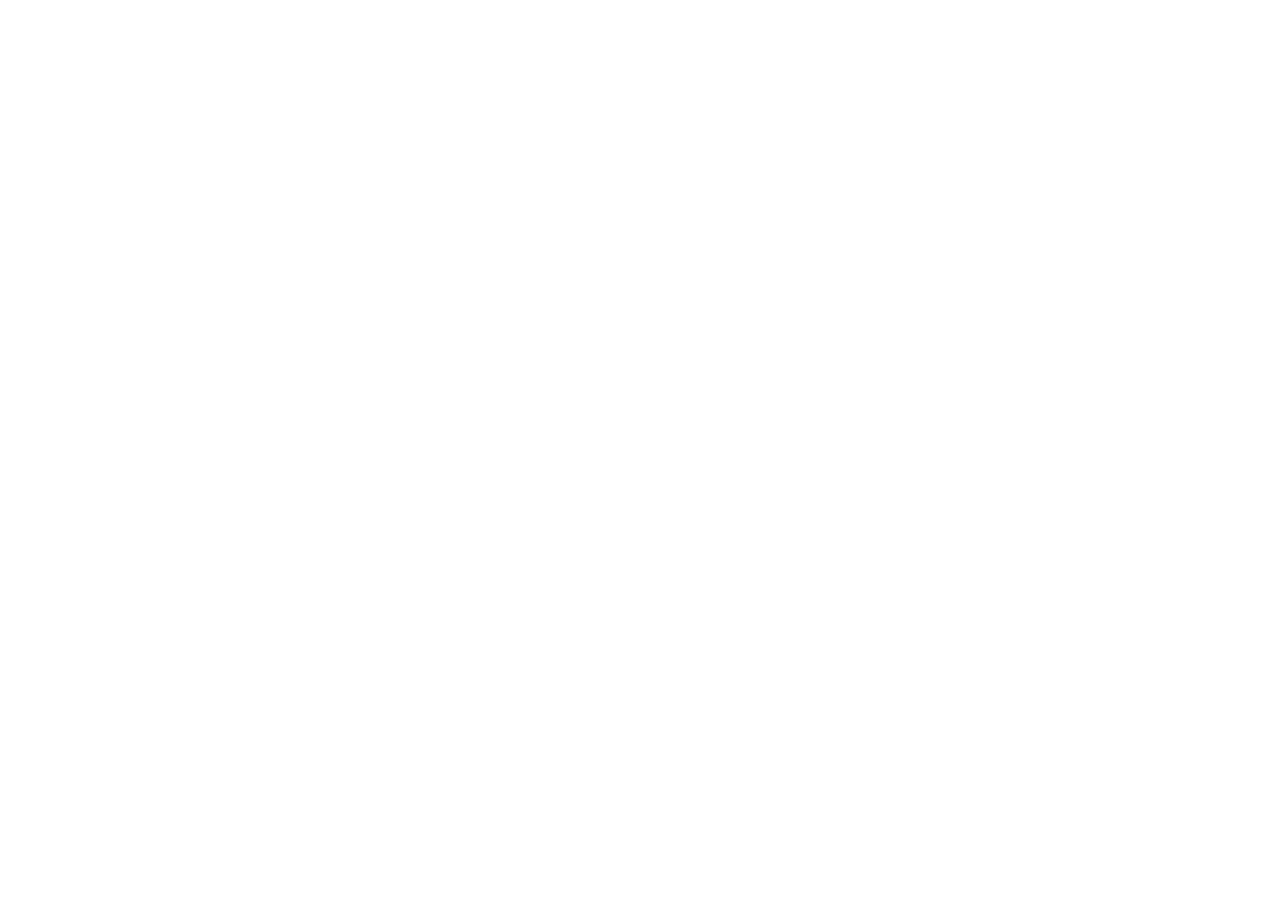
==== index.html @ 7a47be0a "initial commit" ====
<!DOCTYPE html>
<html lang="en">
<head>
	<meta charset="UTF-8">
	<meta name="viewport" content="width=device-width, initial-scale=1.0">
	<title>Дом дворняги веста</title>
</head>
<body>
	
</body>
</html>
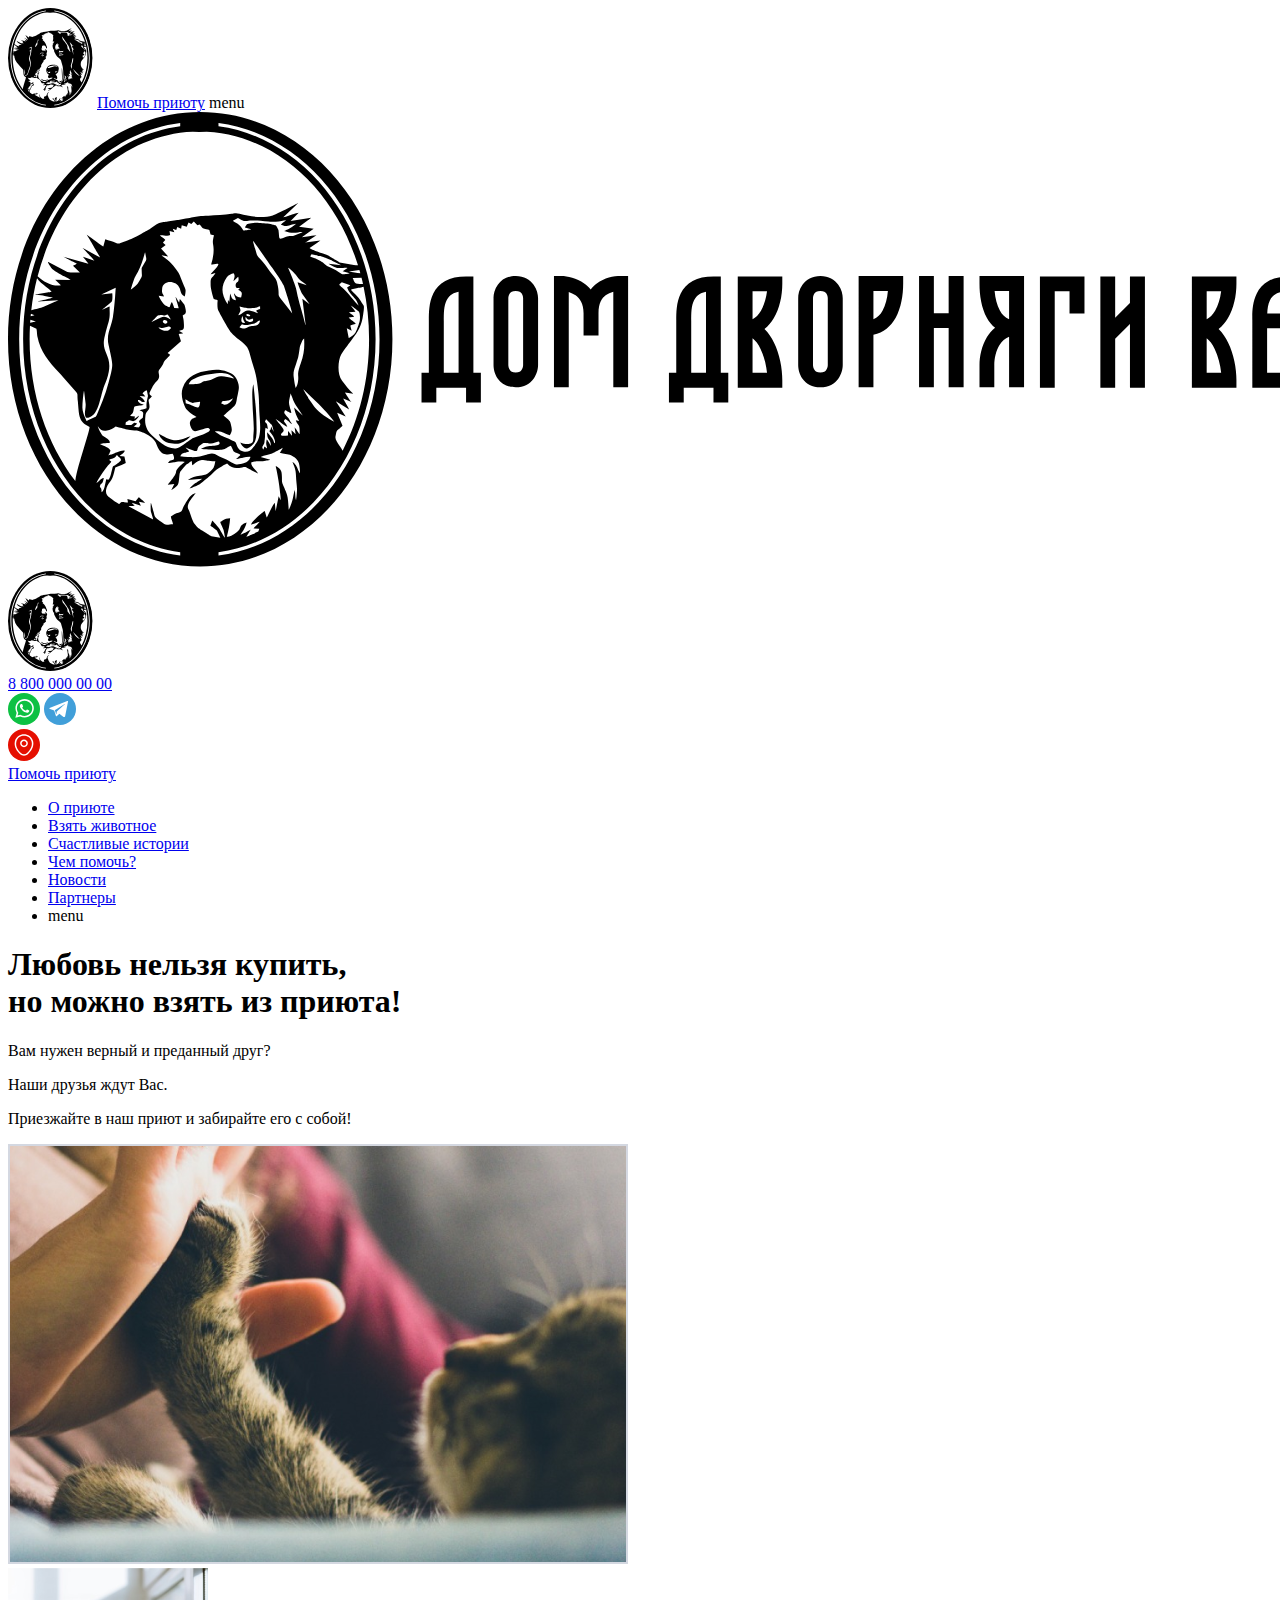
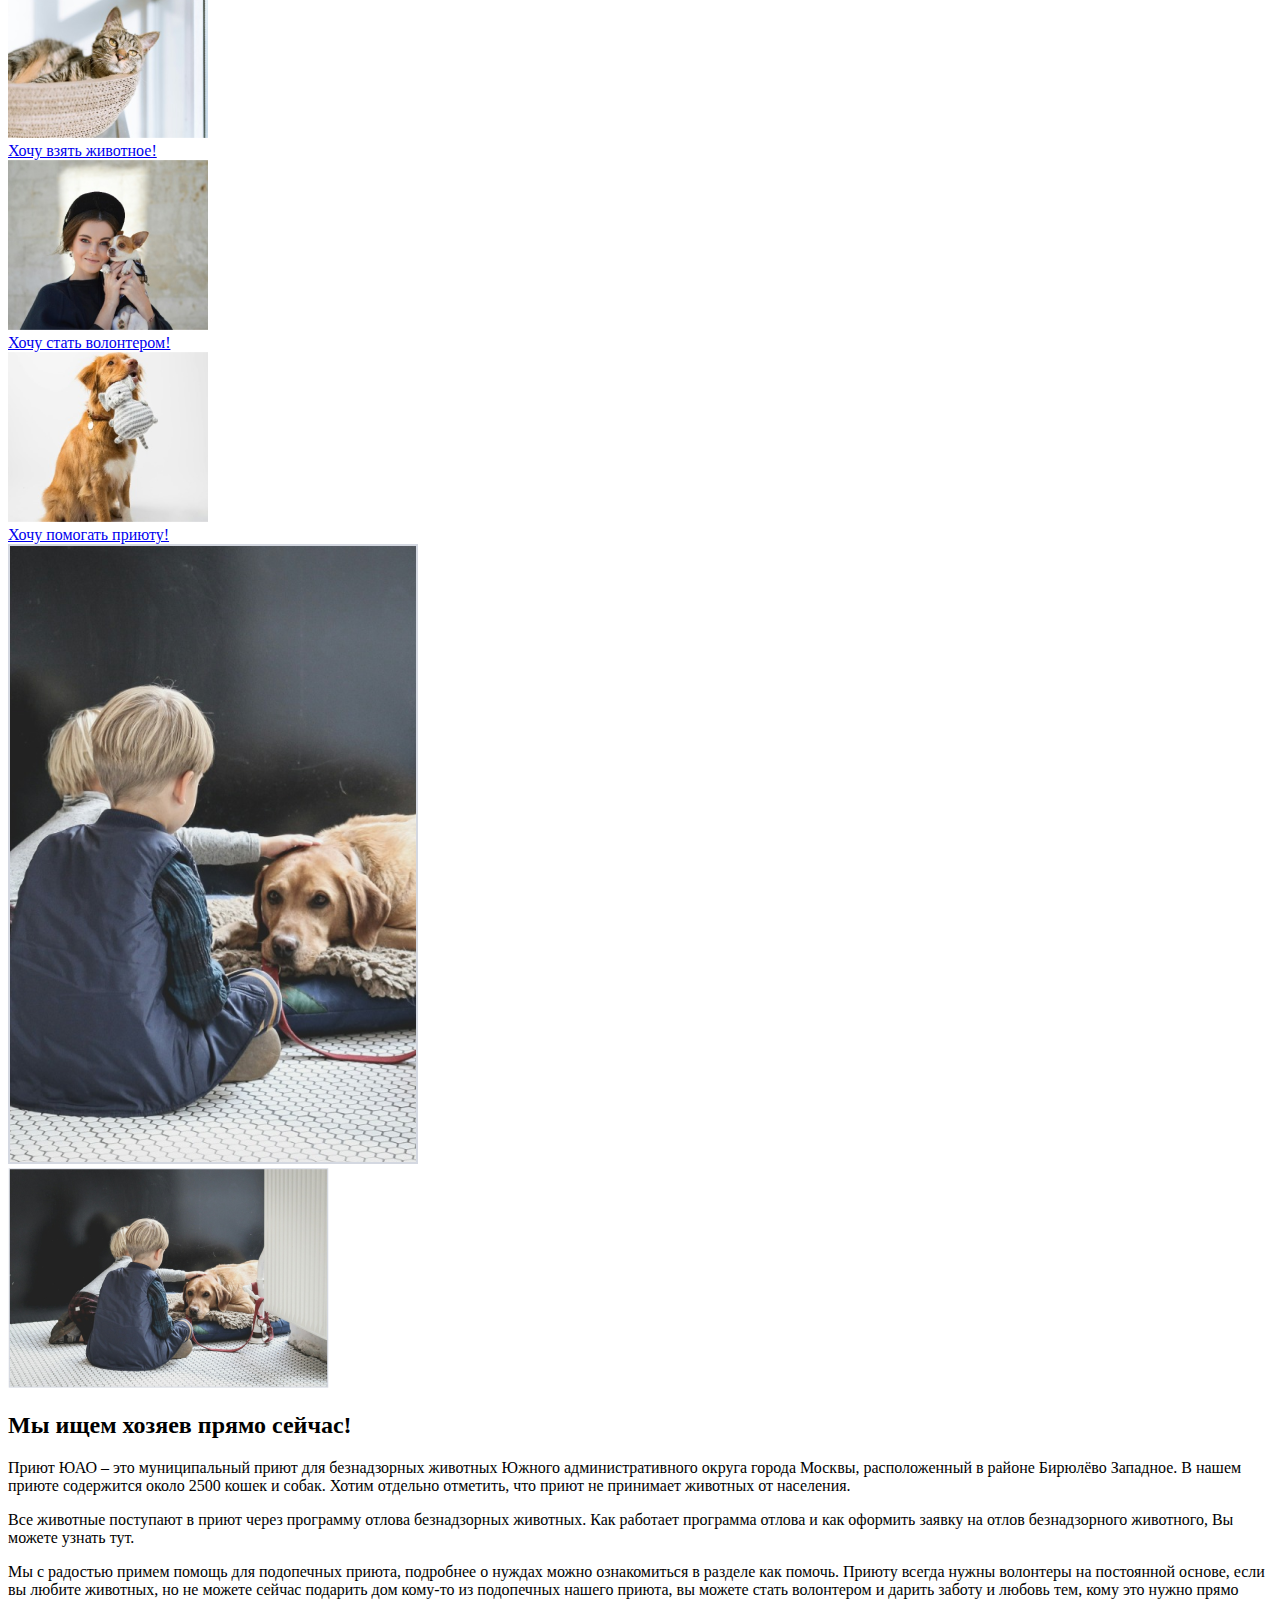
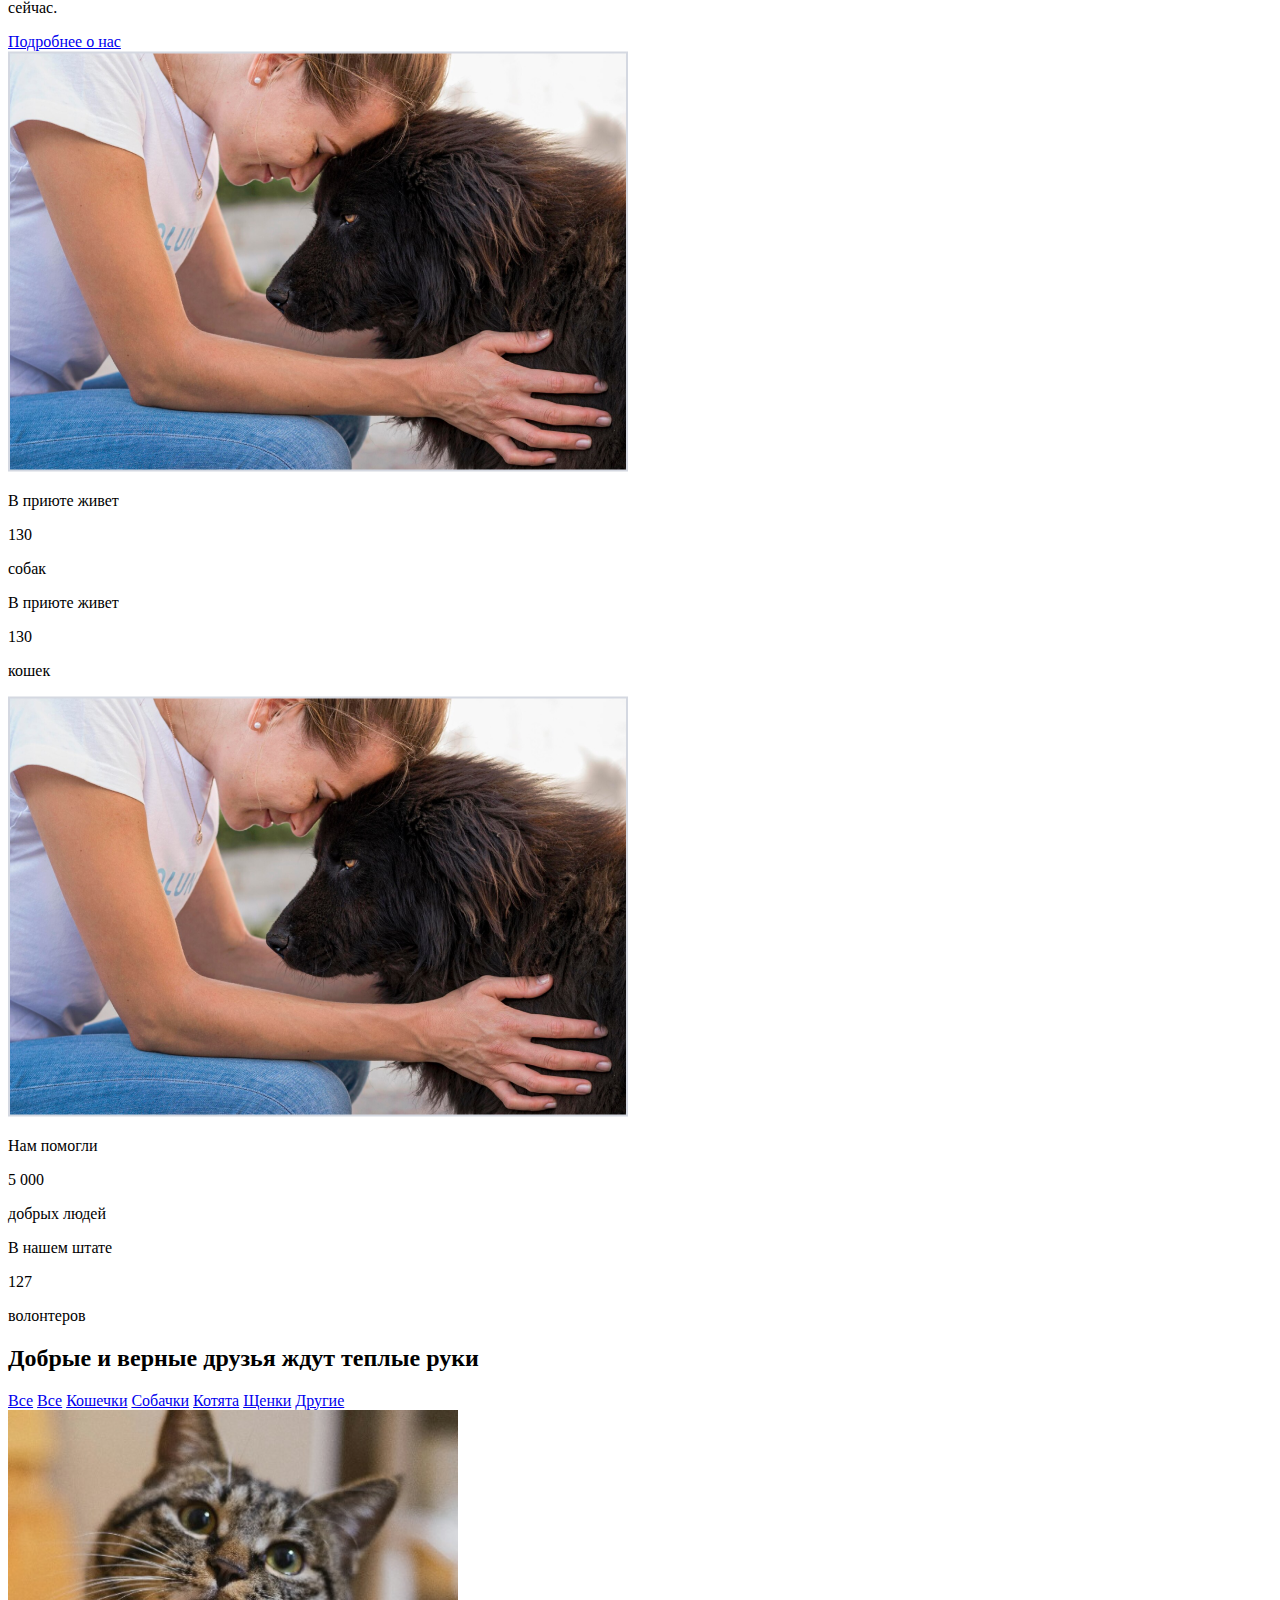
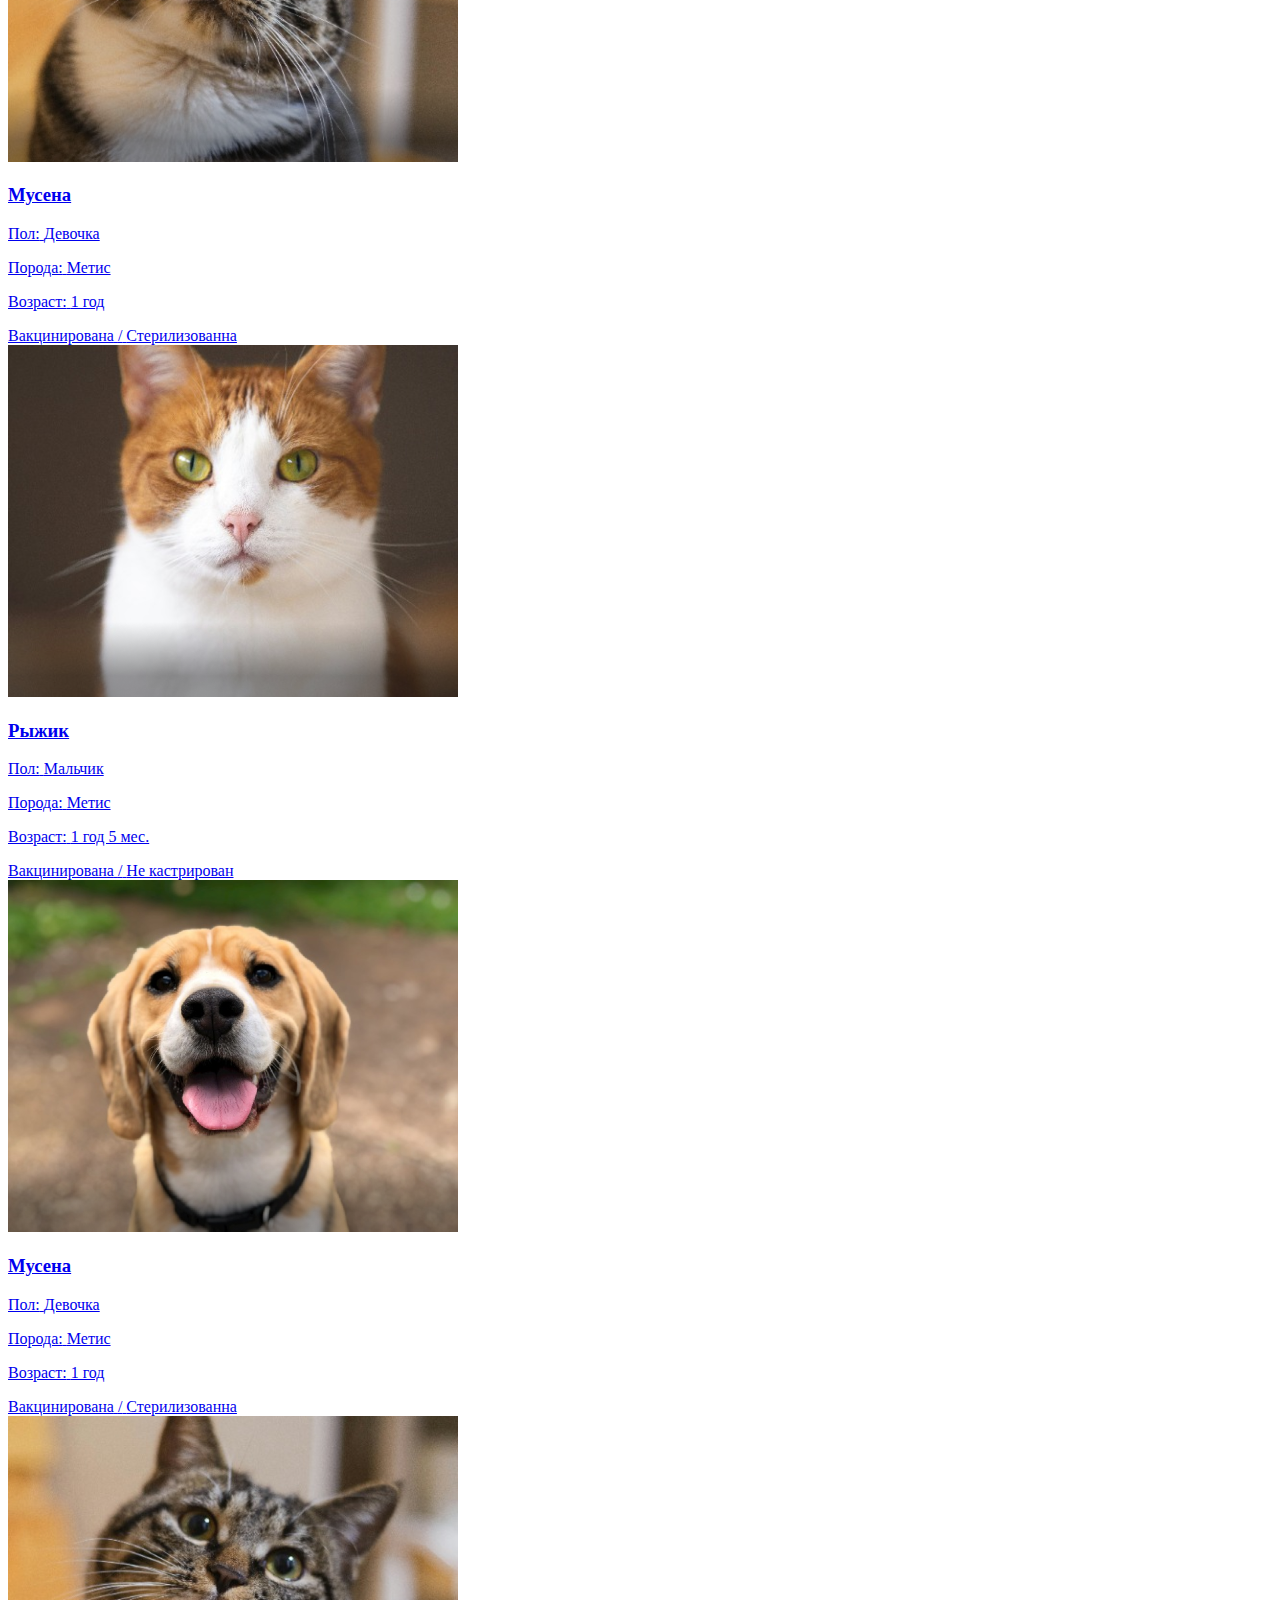
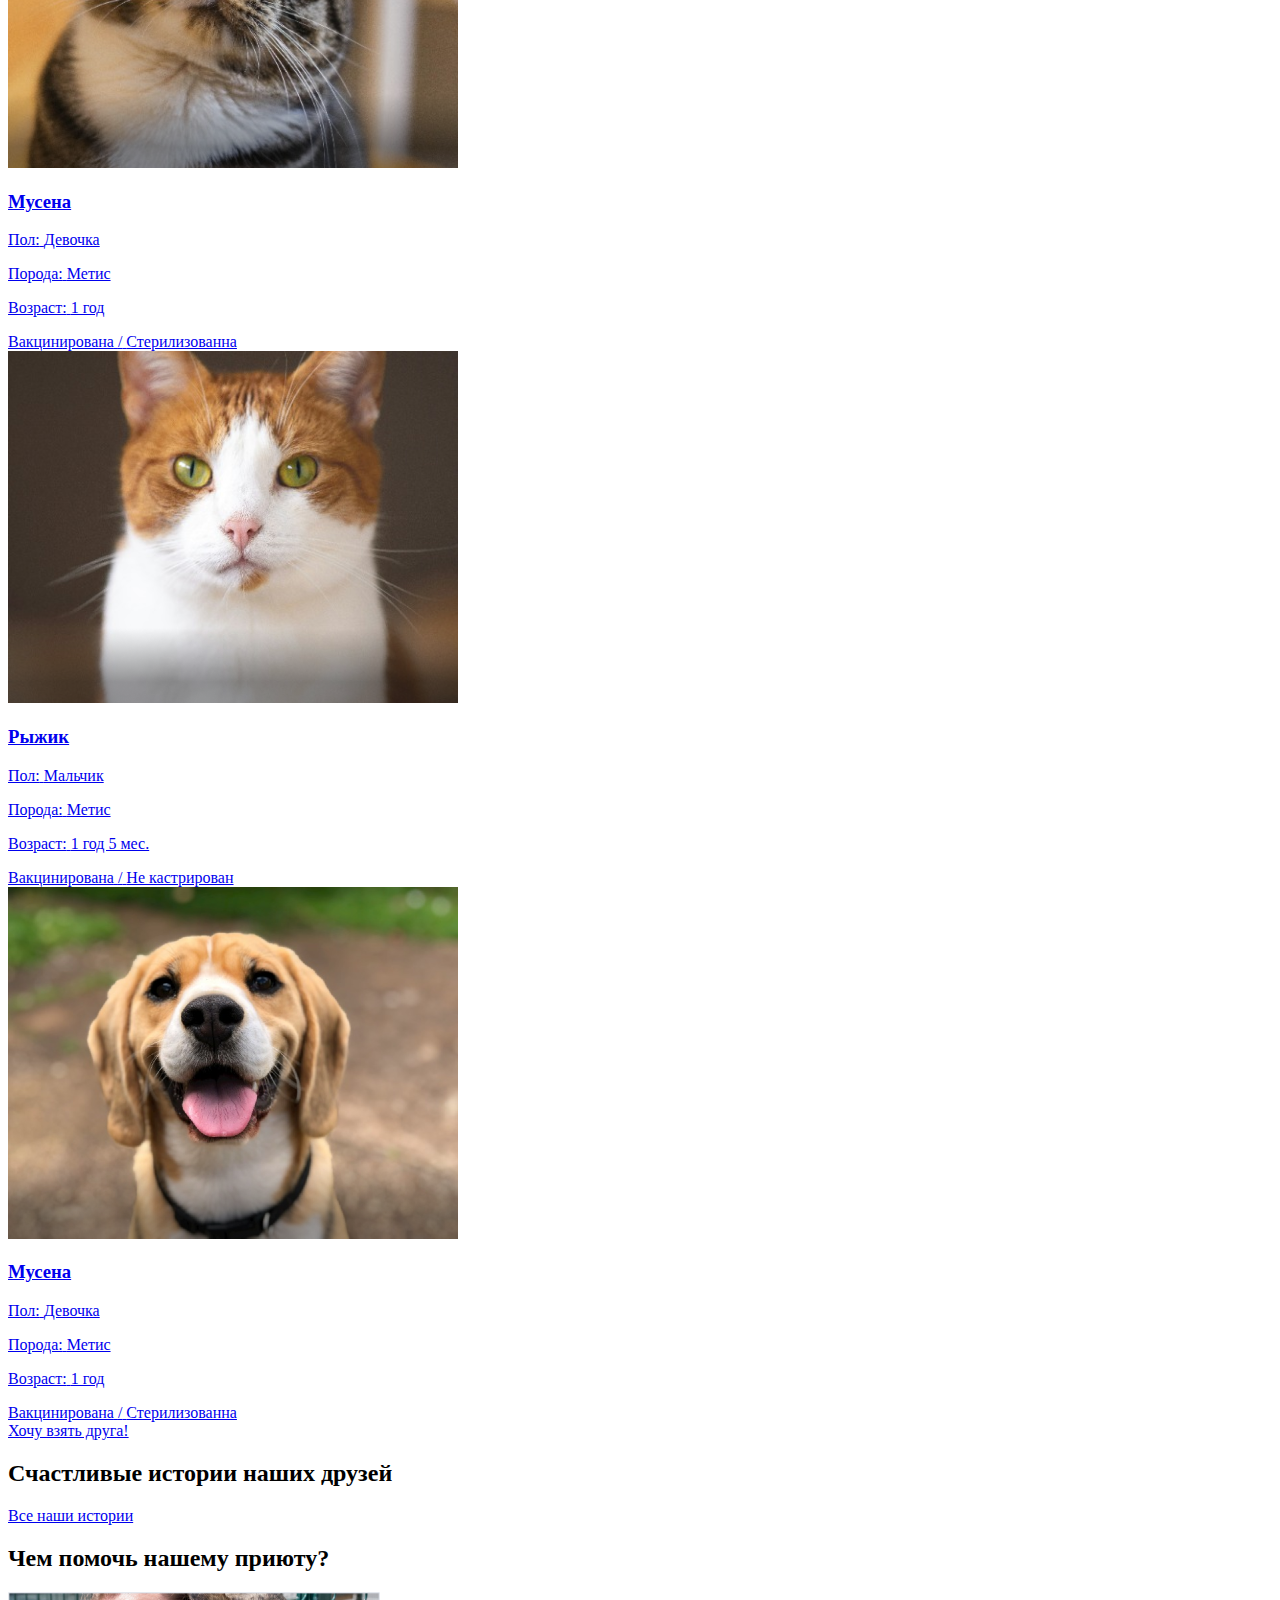
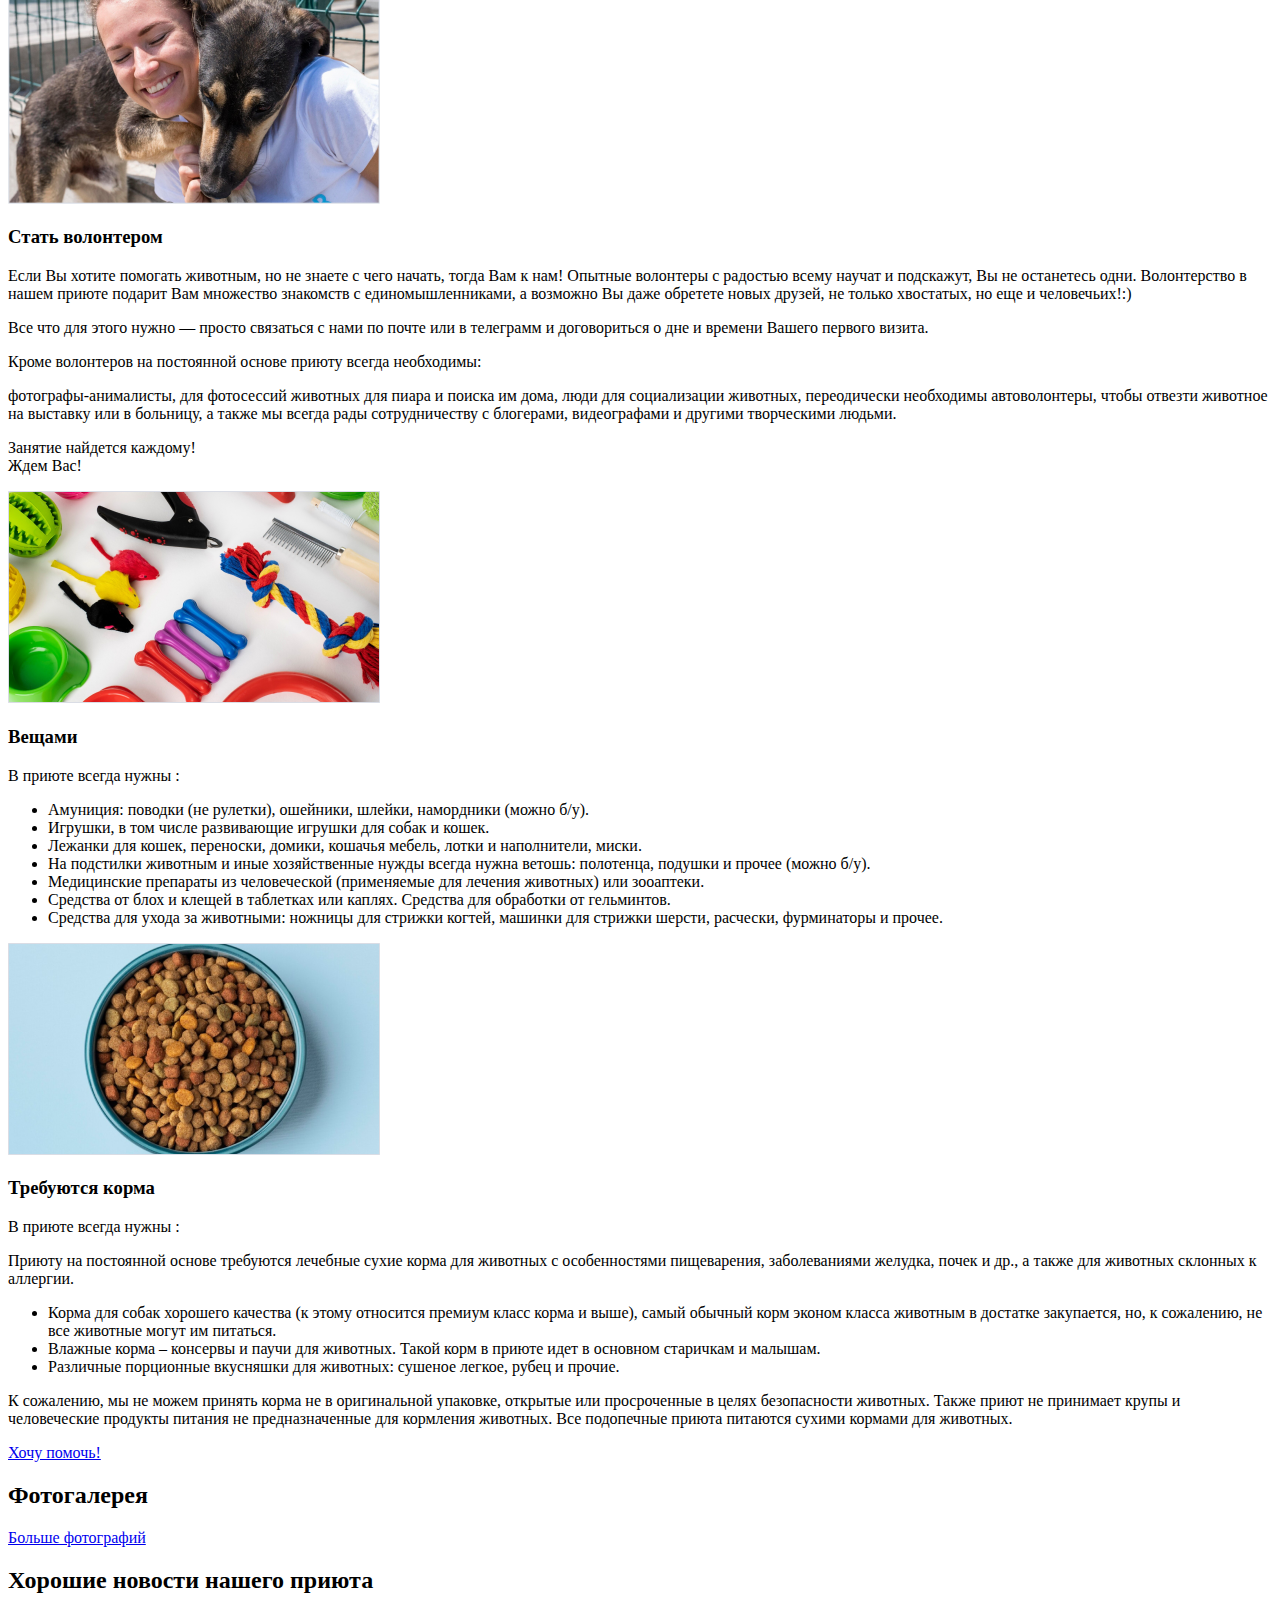
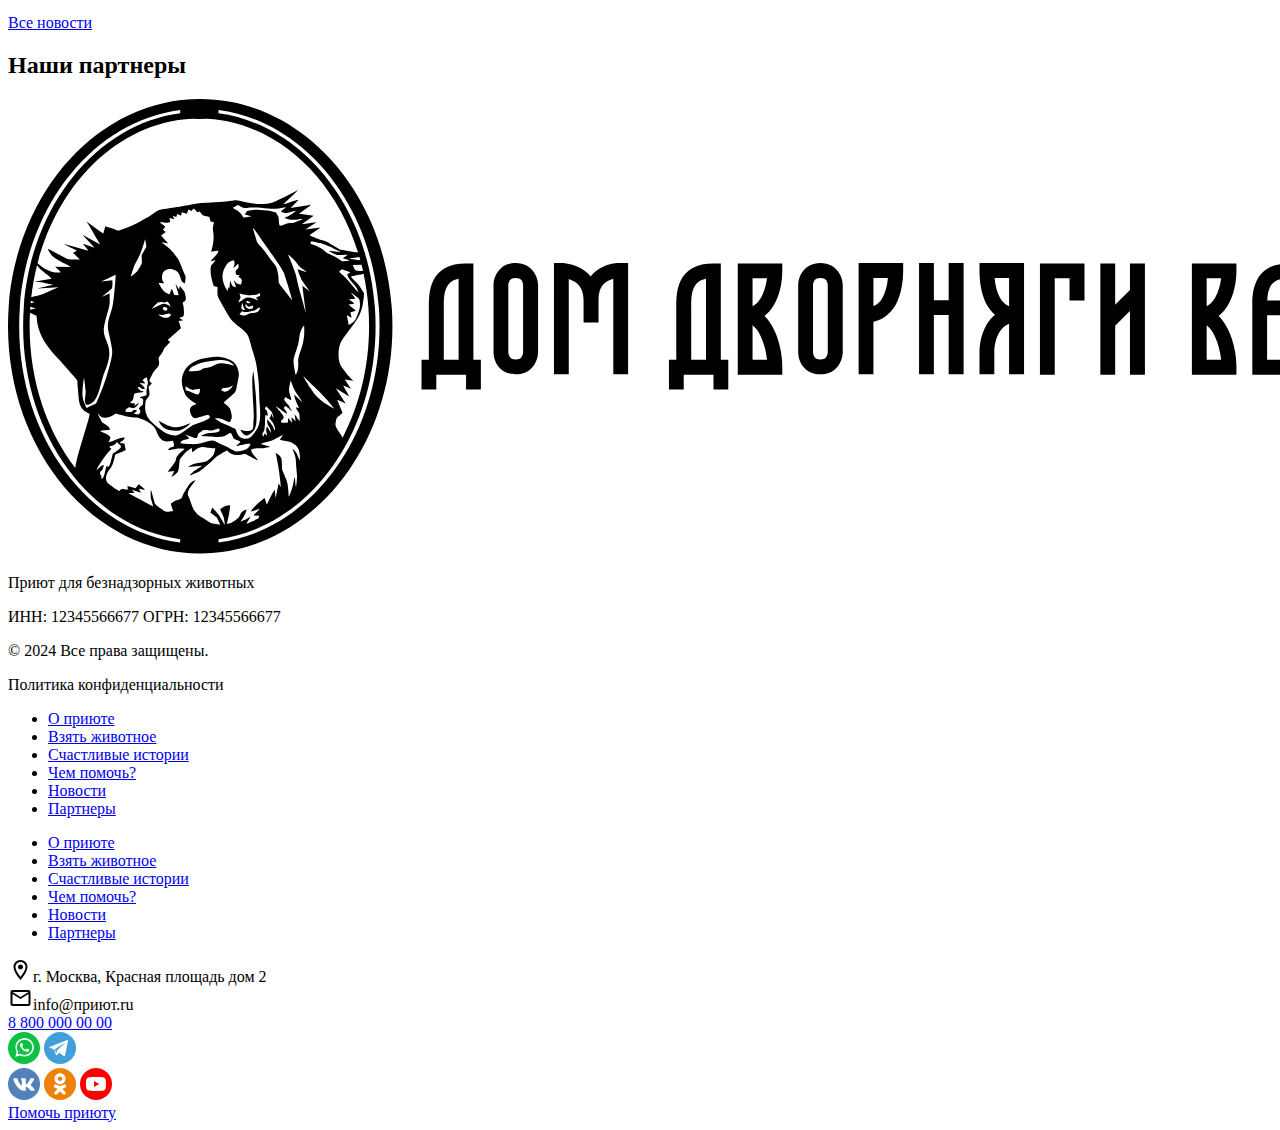
==== commit 2f356ad0: "update index.html" ====
--- a/index.html
+++ b/index.html
@@ -1,11 +1,502 @@
 <!DOCTYPE html>
-<html lang="en">
+<html lang="ru">
+
 <head>
 	<meta charset="UTF-8">
 	<meta name="viewport" content="width=device-width, initial-scale=1.0">
+	<link rel="shortcut icon" href="/img/icon/favicon-white.svg" type="image/x-icon">
+	<link rel="stylesheet" href="/styles/style.css">
 	<title>Дом дворняги веста</title>
 </head>
+
 <body>
-	
+
+	<header class="header">
+		<div class="header__inner">
+			<div class="header__mobile">
+				<a href="#" class="header__mobile-logo"><img src="/img/logo-mobile.svg" alt="Дом дворняги веста"></a>
+				<a href="#" class="header__mobile-button button button-secondary">Помочь приюту</a>
+				<a class="header__mobile-menu">menu</a>
+			</div>
+			<a href="#" class="header__logo"><img src="/img/logo.svg" alt="Дом дворняги веста"></a>
+			<a href="#" class="header__logo-md"><img src="/img/logo-mobile.svg" alt="Дом дворняги веста"></a>
+			<div class="header__content">
+				<div class="header__contact">
+					<div class="header__contact-tel"><a href="tel:+8(800)000-00-00">8 800 000 00 00</a></div>
+					<div class="header__contact-social">
+						<a href="#" class="header__contact-item"><img src="/img/icon/WhatsApp.svg" alt="WhatsApp"></a>
+						<a href="#" class="header__contact-item"><img src="/img/icon/Telegram.svg" alt="Telegram"></a>
+					</div>
+					<div class="header__contact-geo"><a href="#" class="header__contact-item"> <img
+								src="/img/icon/geoposition.svg" alt="geoposition"></a></div>
+					<div class="header__contact-button"><a href="#" class="button button-secondary">Помочь приюту</a></div>
+				</div>
+				<nav class="header__nav">
+					<ul class="header__list">
+						<li class="header__list-item"><a class="header__link link-nav" href="#">О приюте</a></li>
+						<li class="header__list-item"><a class="header__link link-nav" href="#">Взять животное</a></li>
+						<li class="header__list-item"><a class="header__link link-nav" href="#">Счастливые истории</a></li>
+						<li class="header__list-item"><a class="header__link link-nav" href="#">Чем помочь?</a></li>
+						<li class="header__list-item"><a class="header__link link-nav" href="#">Новости</a></li>
+						<li class="header__list-item"><a class="header__link link-nav" href="#">Партнеры</a></li>
+						<li class="header__list-item"><a class="header__menu">menu</a></li>
+					</ul>
+				</nav>
+			</div>
+		</div>
+	</header>
+
+	<main class="main">
+
+		<section class="container head__section">
+
+			<div class="head__container">
+				<div class="head__content">
+					<h1 class="head__title">Любовь нельзя купить, <br /> но можно взять из приюта!</h1>
+					<div class="head__text">
+						<p>Вам нужен верный и преданный друг?</p>
+						<p>Наши друзья ждут Вас.</p>
+						<p>Приезжайте в наш приют и забирайте его с собой!</p>
+					</div>
+				</div>
+				<div class="head__image frame"><img src="/img/head-1.png" alt="Любовь нельзя купить, но можно взять из приюта!"
+						loading="lazy">
+				</div>
+			</div>
+
+			<div class="want__container">
+				<a href="#" class="want__item">
+					<div class="want__image"><img src="/img/want-1.png" alt="Хочу взять животное!" loading="lazy"></div>
+					<div class="want__text">Хочу взять животное!</div>
+				</a>
+				<a href="#" class="want__item">
+					<div class="want__image"><img src="/img/want-2.png" alt="Хочу стать волонтером!" loading="lazy"></div>
+					<div class="want__text">Хочу стать волонтером!</div>
+				</a>
+				<a href="#" class="want__item">
+					<div class="want__image"><img src="/img/want-3.png" alt="Хочу помогать приюту!" loading="lazy"></div>
+					<div class="want__text">Хочу помогать приюту!</div>
+				</a>
+			</div>
+		</section>
+
+		<section class="container">
+			<div class="media__container">
+				<div class="media__image frame">
+					<img src="/img/seek.png" alt="Мы ищем хозяев прямо сейчас!" loading="lazy">
+				</div>
+				<div class="media__image-mobile frame">
+					<img src="/img/seek-mobile.png" loading="lazy" alt="Мы ищем хозяев прямо сейчас!">
+				</div>
+
+				<div class="media__content">
+					<h2 class="media__title">Мы ищем хозяев прямо сейчас!</h2>
+					<div class="media__text text">
+						<p>Приют ЮАО – это муниципальный приют для безнадзорных животных Южного административного округа города
+							Москвы, расположенный в районе Бирюлёво Западное. В нашем приюте содержится около 2500 кошек и собак.
+							Хотим
+							отдельно отметить, что приют не принимает животных от населения.</p>
+						<p>Все животные поступают в приют через программу отлова безнадзорных животных. Как работает программа
+							отлова
+							и как оформить заявку на отлов безнадзорного животного, Вы можете узнать тут. </p>
+						<p>Мы с радостью примем помощь для подопечных приюта, подробнее о нуждах можно ознакомиться в разделе как
+							помочь. Приюту всегда нужны волонтеры на постоянной основе, если вы любите животных, но не можете сейчас
+							подарить дом кому-то из подопечных нашего приюта, вы можете стать волонтером и дарить заботу и любовь тем,
+							кому это нужно прямо сейчас.</p>
+					</div>
+					<a href="#" class="media__button button button-gray">Подробнее о нас</a>
+				</div>
+			</div>
+		</section>
+
+		<section class="container">
+			<div class="digit__container">
+				<div class="digit__image-mobile frame">
+					<img src="/img/digit.png" alt="" loading="lazy">
+				</div>
+				<div class="digit__group digit__group-left">
+					<div class="digit__block ">
+						<p class="digit__text">В приюте живет</p>
+						<p class="digit__number">130</p>
+						<p class="digit__text">собак</p>
+					</div>
+					<div class="digit__block">
+						<p class="digit__text">В приюте живет</p>
+						<p class="digit__number">130</p>
+						<p class="digit__text">кошек</p>
+					</div>
+				</div>
+
+				<div class="digit__image frame">
+					<img src="/img/digit.png" alt="" loading="lazy">
+				</div>
+
+				<div class="digit__group digit__group-right">
+					<div class="digit__block">
+						<p class="digit__text">Нам помогли</p>
+						<p class="digit__number">5 000</p>
+						<p class="digit__text">добрых людей</p>
+					</div>
+					<div class="digit__block">
+						<p class="digit__text">В нашем штате</p>
+						<p class="digit__number">127</p>
+						<p class="digit__text">волонтеров</p>
+					</div>
+
+				</div>
+
+			</div>
+		</section>
+
+		<section class="container">
+			<div class="animals__container">
+				<h2 class="animals__title">Добрые и верные друзья ждут теплые руки</h2>
+				<div class="animals__filter-wrapper">
+					<div class="animals__filter">
+						<a href="#" class="animals__tab animals__tab-active">Все</a>
+						<a href="#" class="animals__tab">Все</a>
+						<a href="#" class="animals__tab">Кошечки</a>
+						<a href="#" class="animals__tab">Собачки</a>
+						<a href="#" class="animals__tab">Котята</a>
+						<a href="#" class="animals__tab">Щенки</a>
+						<a href="#" class="animals__tab">Другие</a>
+					</div>
+				</div>
+
+				<div class="animals__cards">
+					<a href="#" class="animals__card">
+						<div class="animals__card-image">
+							<img src="/img/animal-1.png" alt="Мусена" loading="lazy">
+						</div>
+						<div class="animals__card-text">
+							<h3 class="animals__card-title">Мусена</h3>
+							<div class="animals__card-info">
+								<p class="animals__card-paragraph">
+									<span class="text-gray">Пол:</span>
+									<span>Девочка</span>
+								</p>
+								<p class="animals__card-paragraph">
+									<span class="text-gray">Порода:</span>
+									<span>Метис</span>
+								</p>
+								<p class="animals__card-paragraph">
+									<span class="text-gray">Возраст:</span>
+									<span>1 год</span>
+								</p>
+								<div class="animals__card-paragraph">
+									<span>Вакцинирована</span>
+									<span>/</span>
+									<span>Стерилизованна</span>
+								</div>
+							</div>
+						</div>
+					</a>
+					<a href="#" class="animals__card">
+						<div class="animals__card-image">
+							<img src="/img/animal-2.png" alt="Рыжик" loading="lazy">
+						</div>
+						<div class="animals__card-text">
+							<h3 class="animals__card-title">Рыжик</h3>
+							<div class="animals__card-info">
+								<p class="animals__card-paragraph">
+									<span class="text-gray">Пол:</span>
+									<span>Мальчик</span>
+								</p>
+								<p class="animals__card-paragraph">
+									<span class="text-gray">Порода:</span>
+									<span>Метис</span>
+								</p>
+								<p class="animals__card-paragraph">
+									<span class="text-gray">Возраст:</span>
+									<span>1 год 5 мес.</span>
+								</p>
+								<div class="animals__card-paragraph">
+									<span>Вакцинирована</span>
+									<span>/</span>
+									<span>Не кастрирован</span>
+								</div>
+							</div>
+						</div>
+					</a>
+					<a href="#" class="animals__card">
+						<div class="animals__card-image">
+							<img src="/img/animal-3.png" alt="Мусена" loading="lazy">
+						</div>
+						<div class="animals__card-text">
+							<h3 class="animals__card-title">Мусена</h3>
+							<div class="animals__card-info">
+								<p class="animals__card-paragraph">
+									<span class="text-gray">Пол:</span>
+									<span>Девочка</span>
+								</p>
+								<p class="animals__card-paragraph">
+									<span class="text-gray">Порода:</span>
+									<span>Метис</span>
+								</p>
+								<p class="animals__card-paragraph">
+									<span class="text-gray">Возраст:</span>
+									<span>1 год</span>
+								</p>
+								<div class="animals__card-paragraph">
+									<span>Вакцинирована</span>
+									<span>/</span>
+									<span>Стерилизованна</span>
+								</div>
+							</div>
+						</div>
+					</a>
+					<a href="#" class="animals__card">
+						<div class="animals__card-image">
+							<img src="/img/animal-1.png" alt="Мусена" loading="lazy">
+						</div>
+						<div class="animals__card-text">
+							<h3 class="animals__card-title">Мусена</h3>
+							<div class="animals__card-info">
+								<p class="animals__card-paragraph">
+									<span class="text-gray">Пол:</span>
+									<span>Девочка</span>
+								</p>
+								<p class="animals__card-paragraph">
+									<span class="text-gray">Порода:</span>
+									<span>Метис</span>
+								</p>
+								<p class="animals__card-paragraph">
+									<span class="text-gray">Возраст:</span>
+									<span>1 год</span>
+								</p>
+								<div class="animals__card-paragraph">
+									<span>Вакцинирована</span>
+									<span>/</span>
+									<span>Стерилизованна</span>
+								</div>
+							</div>
+						</div>
+					</a>
+					<a href="#" class="animals__card">
+						<div class="animals__card-image">
+							<img src="/img/animal-2.png" alt="Рыжик" loading="lazy">
+						</div>
+						<div class="animals__card-text">
+							<h3 class="animals__card-title">Рыжик</h3>
+							<div class="animals__card-info">
+								<p class="animals__card-paragraph">
+									<span class="text-gray">Пол:</span>
+									<span>Мальчик</span>
+								</p>
+								<p class="animals__card-paragraph">
+									<span class="text-gray">Порода:</span>
+									<span>Метис</span>
+								</p>
+								<p class="animals__card-paragraph">
+									<span class="text-gray">Возраст:</span>
+									<span>1 год 5 мес.</span>
+								</p>
+								<div class="animals__card-paragraph">
+									<span>Вакцинирована</span>
+									<span>/</span>
+									<span>Не кастрирован</span>
+								</div>
+							</div>
+						</div>
+					</a>
+					<a href="#" class="animals__card">
+						<div class="animals__card-image">
+							<img src="/img/animal-3.png" alt="Мусена" loading="lazy">
+						</div>
+						<div class="animals__card-text">
+							<h3 class="animals__card-title">Мусена</h3>
+							<div class="animals__card-info">
+								<p class="animals__card-paragraph">
+									<span class="text-gray">Пол:</span>
+									<span>Девочка</span>
+								</p>
+								<p class="animals__card-paragraph">
+									<span class="text-gray">Порода:</span>
+									<span>Метис</span>
+								</p>
+								<p class="animals__card-paragraph">
+									<span class="text-gray">Возраст:</span>
+									<span>1 год</span>
+								</p>
+								<div class="animals__card-paragraph">
+									<span>Вакцинирована</span>
+									<span>/</span>
+									<span>Стерилизованна</span>
+								</div>
+							</div>
+						</div>
+					</a>
+
+				</div>
+
+				<a href="#" class="animals__button button button-uppercase button-primary">Хочу взять друга!</a>
+
+			</div>
+		</section>
+
+		<section class="container">
+			<div class="histories__container">
+				<h2 class="histories__title">Счастливые истории наших друзей</h2>
+				<div class="histories__swiper"></div>
+				<a href="#" class="histories__button button button-uppercase button-gray">Все наши истории</a>
+			</div>
+		</section>
+
+		<section class="container">
+			<div class="help__container">
+				<h2 class="help__title">Чем помочь нашему приюту?</h2>
+				<div class="help__cards">
+					<div class="help__card">
+						<div class="help__card-image frame">
+							<img src="/img/help-1.png" alt="Стать волонтером">
+						</div>
+						<h3 class="help__card-title">Стать волонтером</h3>
+						<p class="help__card-paragraph p">Если Вы хотите помогать животным, но не знаете с чего начать, тогда Вам к
+							нам! Опытные волонтеры с радостью всему научат и подскажут, Вы не останетесь одни. Волонтерство в нашем
+							приюте подарит Вам множество знакомств с единомышленниками, а возможно Вы даже обретете новых друзей, не
+							только хвостатых, но еще и человечьих!:)</p>
+						<p class="help__card-paragraph p">Все что для этого нужно — просто связаться с нами по почте или в телеграмм
+							и
+							договориться о дне и времени Вашего первого визита.</p>
+						<p class="help__card-paragraph p">Кроме волонтеров на постоянной основе приюту всегда необходимы:</p>
+						<p class="help__card-paragraph p">фотографы-анималисты, для фотосессий животных для пиара и поиска им дома,
+							люди для социализации животных, переодически необходимы автоволонтеры, чтобы отвезти животное на выставку
+							или в больницу, а также мы всегда рады сотрудничеству с блогерами, видеографами и другими творческими
+							людьми.</p>
+						<p class="help__card-subtitle">Занятие найдется каждому! <br /> Ждем Вас!</p>
+					</div>
+					<div class="help__card">
+						<div class="help__card-image frame">
+							<img src="/img/help-2.png" alt="Вещами">
+						</div>
+						<h3 class="help__card-title">Вещами</h3>
+						<p class="help__card-subtitle">В приюте всегда нужны :</p>
+
+						<ul class="help__card-list">
+							<li>Амуниция: поводки (не рулетки), ошейники, шлейки, намордники (можно б/у).</li>
+							<li>Игрушки, в том числе развивающие игрушки для собак и кошек.</li>
+							<li>Лежанки для кошек, переноски, домики, кошачья мебель, лотки и наполнители, миски.</li>
+							<li>На подстилки животным и иные хозяйственные нужды всегда нужна ветошь: полотенца, подушки и прочее
+								(можно б/у).</li>
+							<li>Медицинские препараты из человеческой (применяемые для лечения животных) или зооаптеки.</li>
+							<li>Средства от блох и клещей в таблетках или каплях. Средства для обработки от гельминтов.</li>
+							<li>Средства для ухода за животными: ножницы для стрижки когтей, машинки для стрижки шерсти, расчески,
+								фурминаторы и прочее.</li>
+						</ul>
+					</div>
+					<div class="help__card">
+						<div class="help__card-image frame">
+							<img src="/img/help-3.png" alt="Требуются корма">
+						</div>
+						<h3 class="help__card-title">Требуются корма</h3>
+						<p class="help__card-subtitle">В приюте всегда нужны :</p>
+						<p class="help__card-paragraph p">Приюту на постоянной основе требуются лечебные сухие корма для животных с
+							особенностями пищеварения, заболеваниями желудка, почек и др., а также для животных склонных к аллергии.
+						</p>
+						<ul class="help__card-list">
+							<li>Корма для собак хорошего качества (к этому относится премиум класс корма и выше), самый обычный корм
+								эконом класса животным в достатке закупается, но, к сожалению, не все животные могут им питаться.</li>
+							<li>Влажные корма – консервы и паучи для животных. Такой корм в приюте идет в основном старичкам и
+								малышам.</li>
+							<li>Различные порционные вкусняшки для животных: сушеное легкое, рубец и прочие.</li>
+						</ul>
+						<p class="help__card-paragraph p">К сожалению, мы не можем принять корма не в оригинальной упаковке,
+							открытые
+							или просроченные в целях безопасности животных. Также приют не принимает крупы и человеческие продукты
+							питания не предназначенные для кормления животных. Все подопечные приюта питаются сухими кормами для
+							животных.
+						</p>
+					</div>
+
+				</div>
+				<a href="#" class="help__button button button-uppercase button-primary">Хочу помочь!</a>
+			</div>
+		</section>
+
+		<section class="container">
+			<div class="gallery__container">
+				<h2 class="gallery__title">Фотогалерея</h2>
+				<a href="#" class="gallery__button button button-uppercase button-gray">Больше фотографий</a>
+			</div>
+		</section>
+
+		<section class="container">
+			<div class="news__container">
+				<h2 class="news__title">Хорошие новости нашего приюта</h2>
+				<a href="#" class="news__button button button-uppercase button-gray">Все новости</a>
+			</div>
+		</section>
+
+		<section class="container">
+			<div class="partner__container">
+				<h2 class="partner__title">Наши партнеры</h2>
+
+
+			</div>
+		</section>
+
+	</main>
+
+
+	<footer class="footer">
+		<div class="footer__inner">
+			<div class="footer__info">
+				<a href="#" class="footer__logo"><img src="/img/logo.svg" alt="Дом дворняги веста"></a>
+				<p class="p">Приют для безнадзорных животных</p>
+				<p class="p">
+					<span>ИНН: 12345566677</span>
+					<span>ОГРН: 12345566677</span>
+				</p>
+				<p class="p">© 2024 Все права защищены.</p>
+				<p class="p">Политика конфиденциальности</p>
+			</div>
+
+			<div class="footer__menu">
+				<ul class="footer__list">
+					<li class="footer__list-item"><a class="footer__link link-nav" href="#">О приюте</a></li>
+					<li class="footer__list-item"><a class="footer__link link-nav" href="#">Взять животное</a></li>
+					<li class="footer__list-item"><a class="footer__link link-nav" href="#">Счастливые истории</a></li>
+					<li class="footer__list-item"><a class="footer__link link-nav" href="#">Чем помочь?</a></li>
+					<li class="footer__list-item"><a class="footer__link link-nav" href="#">Новости</a></li>
+					<li class="footer__list-item"><a class="footer__link link-nav" href="#">Партнеры</a></li>
+				</ul>
+
+
+				<ul class="footer__list">
+					<li class="footer__list-item"><a class="footer__link link-nav" href="#">О приюте</a></li>
+					<li class="footer__list-item"><a class="footer__link link-nav" href="#">Взять животное</a></li>
+					<li class="footer__list-item"><a class="footer__link link-nav" href="#">Счастливые истории</a></li>
+					<li class="footer__list-item"><a class="footer__link link-nav" href="#">Чем помочь?</a></li>
+					<li class="footer__list-item"><a class="footer__link link-nav" href="#">Новости</a></li>
+					<li class="footer__list-item"><a class="footer__link link-nav" href="#">Партнеры</a></li>
+				</ul>
+			</div>
+			<div class="footer__contact">
+				<div class="footer__contact-adress"><img src="/img/icon/geo.svg" alt="">г. Москва, Красная площадь дом 2</div>
+				<div class="footer__contact-mail"><img src="/img/icon/letter.svg" alt="">info@приют.ru</div>
+				<div class="footer__contact-group">
+					<div class="footer__contact-tel"><a href="tel:+8(800)000-00-00">8 800 000 00 00</a></div>
+					<div class="footer__contact-social">
+						<a href="#" class="footer__contact-item"><img src="/img/icon/WhatsApp.svg" alt="WhatsApp"></a>
+						<a href="#" class="footer__contact-item"><img src="/img/icon/Telegram.svg" alt="Telegram"></a>
+					</div>
+				</div>
+				<div class="footer__contact-links">
+					<a href="#" class="footer__contact-item"><img src="/img/icon/Vkontakte (VK).svg" alt="Vkontakte (VK)"></a>
+					<a href="#" class="footer__contact-item"><img src="/img/icon/Odnoklassniki (OK).svg"
+							alt="Odnoklassniki (OK)"></a>
+					<a href="#" class="footer__contact-item"><img src="/img/icon/YouTube.svg" alt="YouTube"></a>
+				</div>
+				<div class="footer__contact-button"><a href="#" class="button button-secondary button-uppercase">Помочь
+						приюту</a>
+				</div>
+
+			</div>
+		</div>
+		</div>
+	</footer>
+
+	<script src="/scripts/script.js"></script>
 </body>
+
 </html>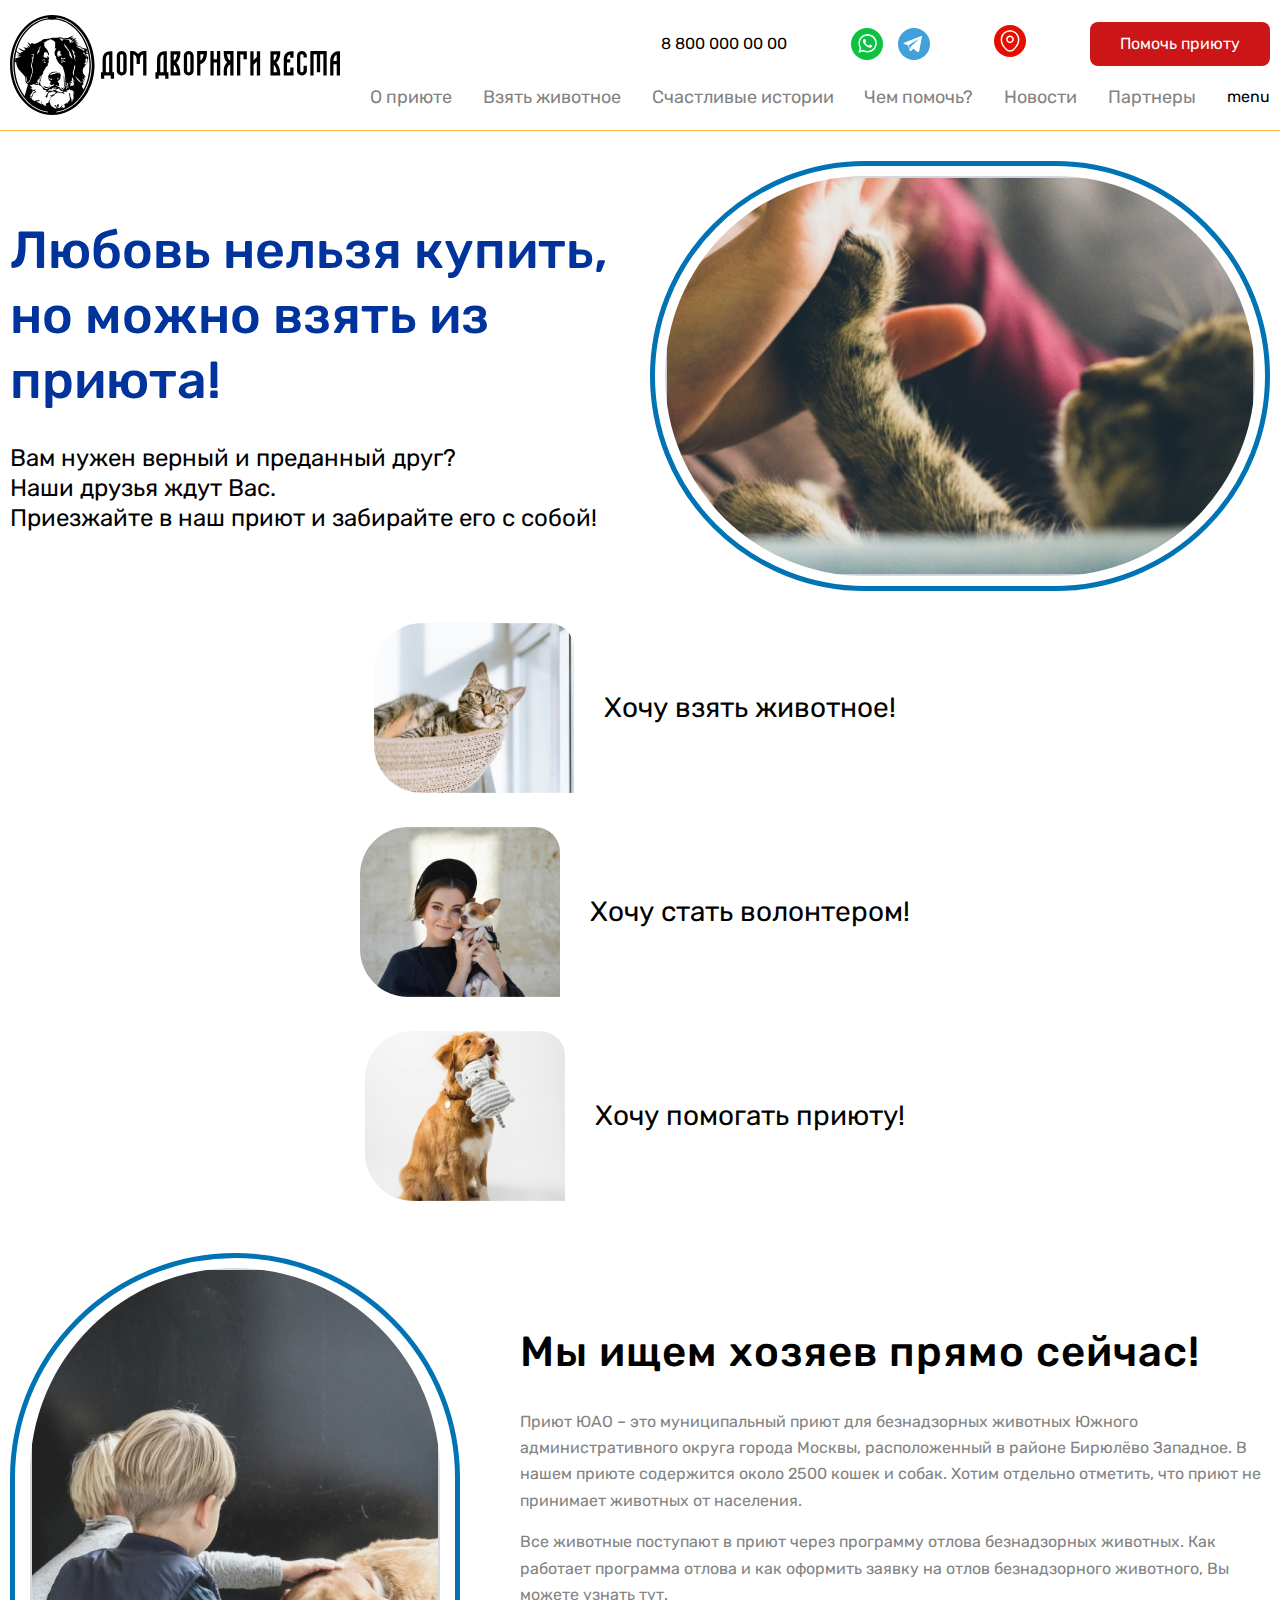
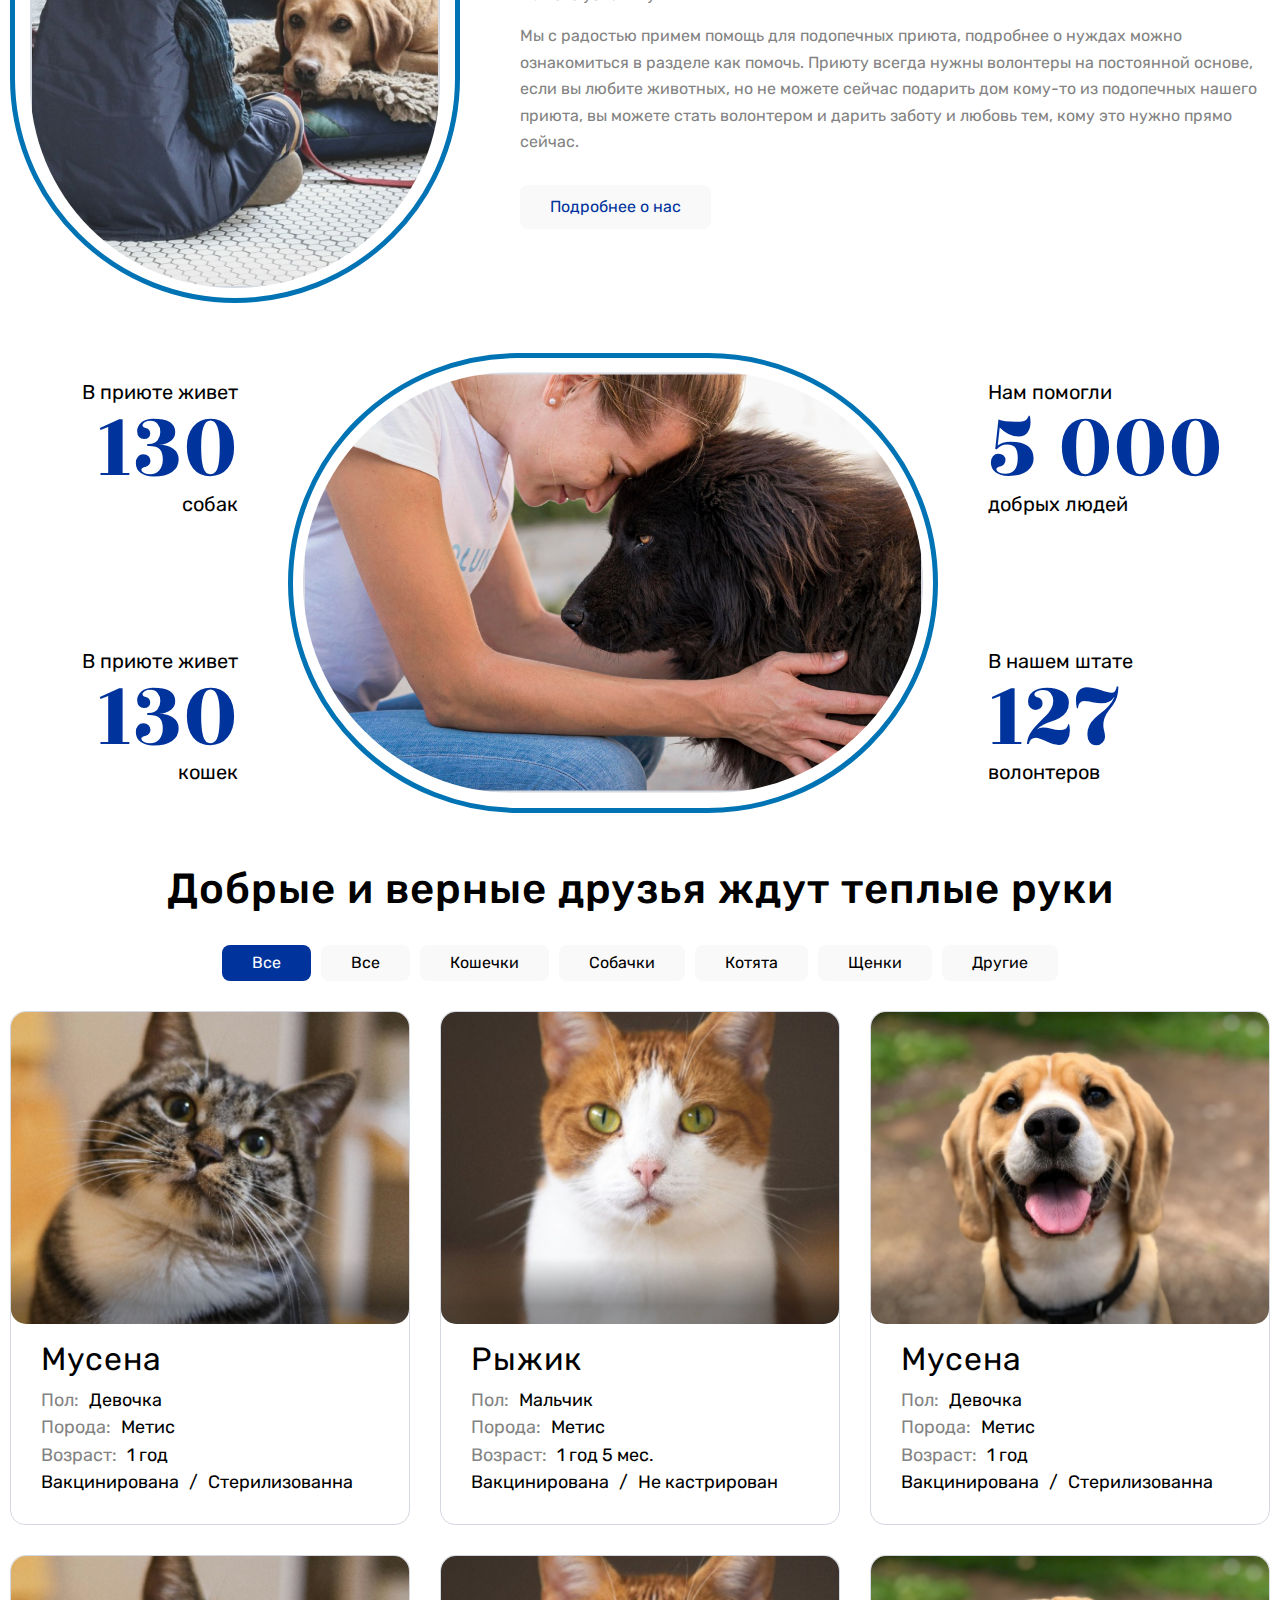
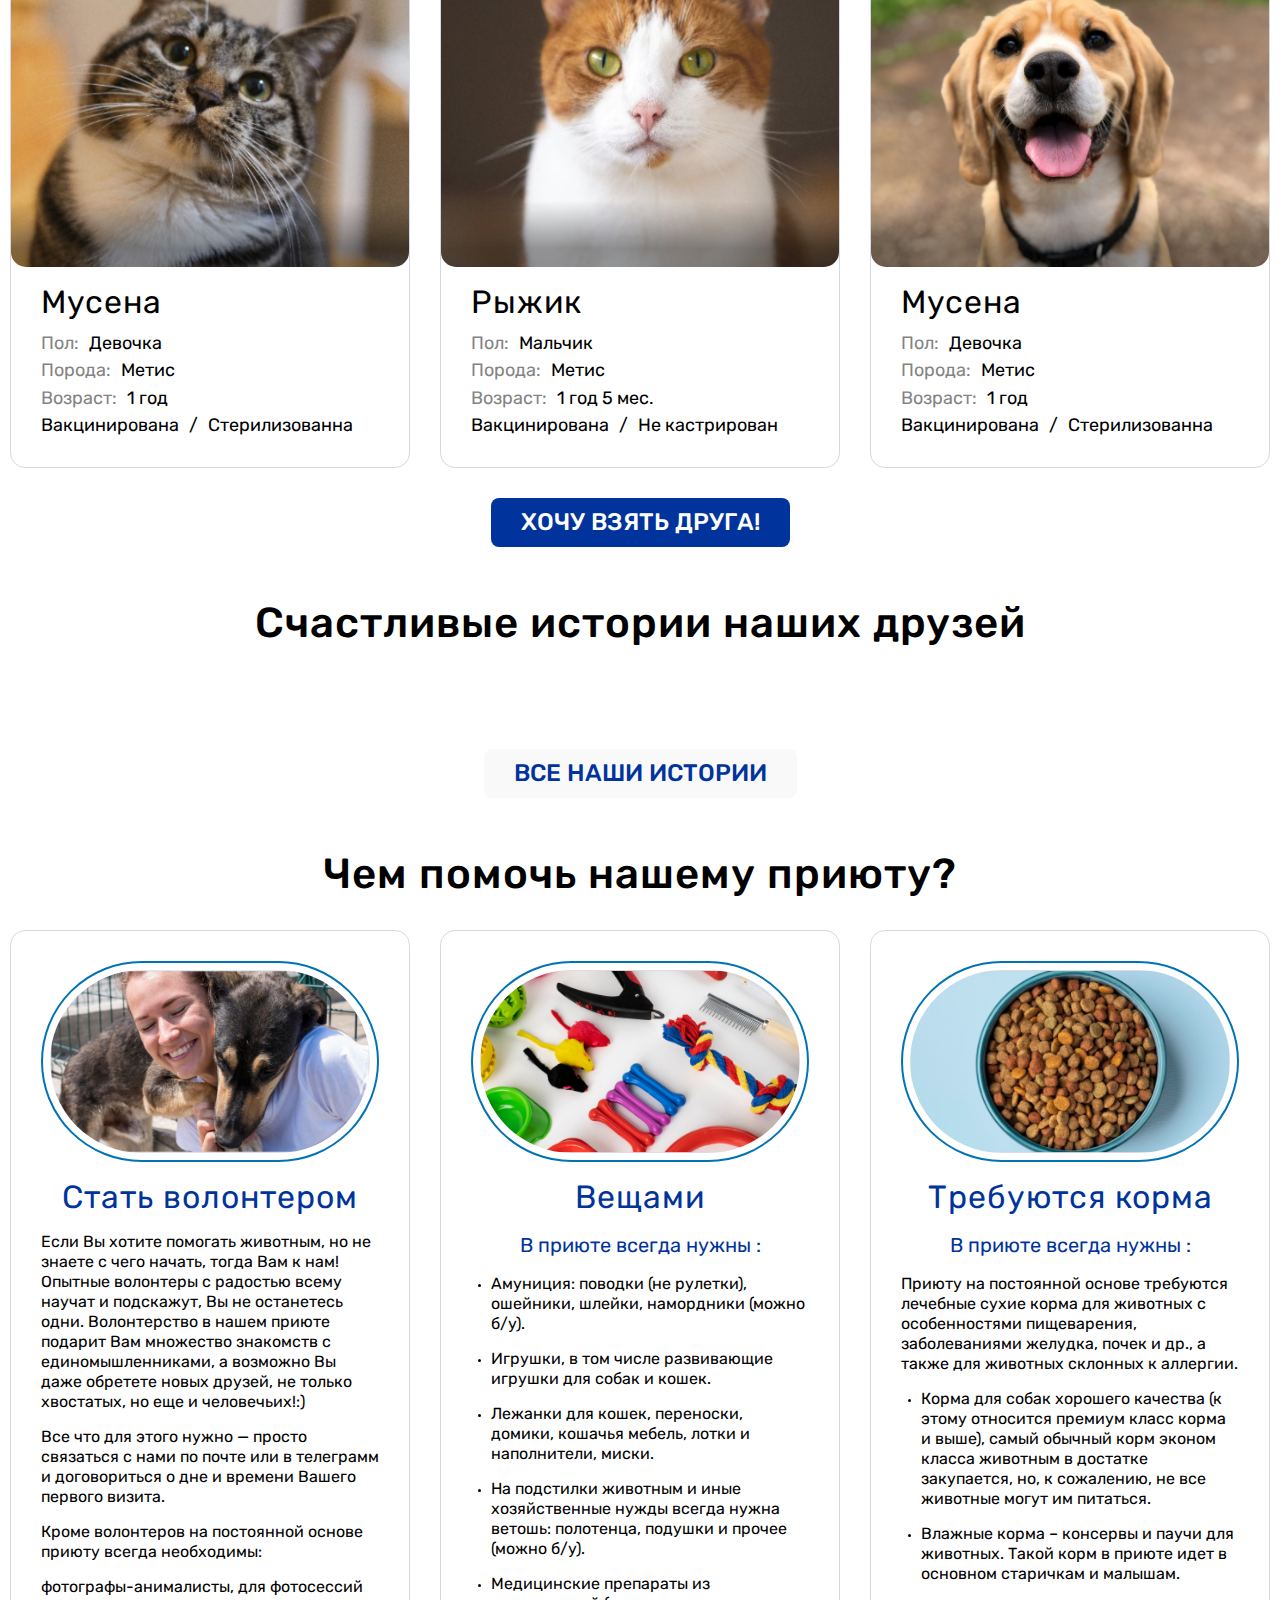
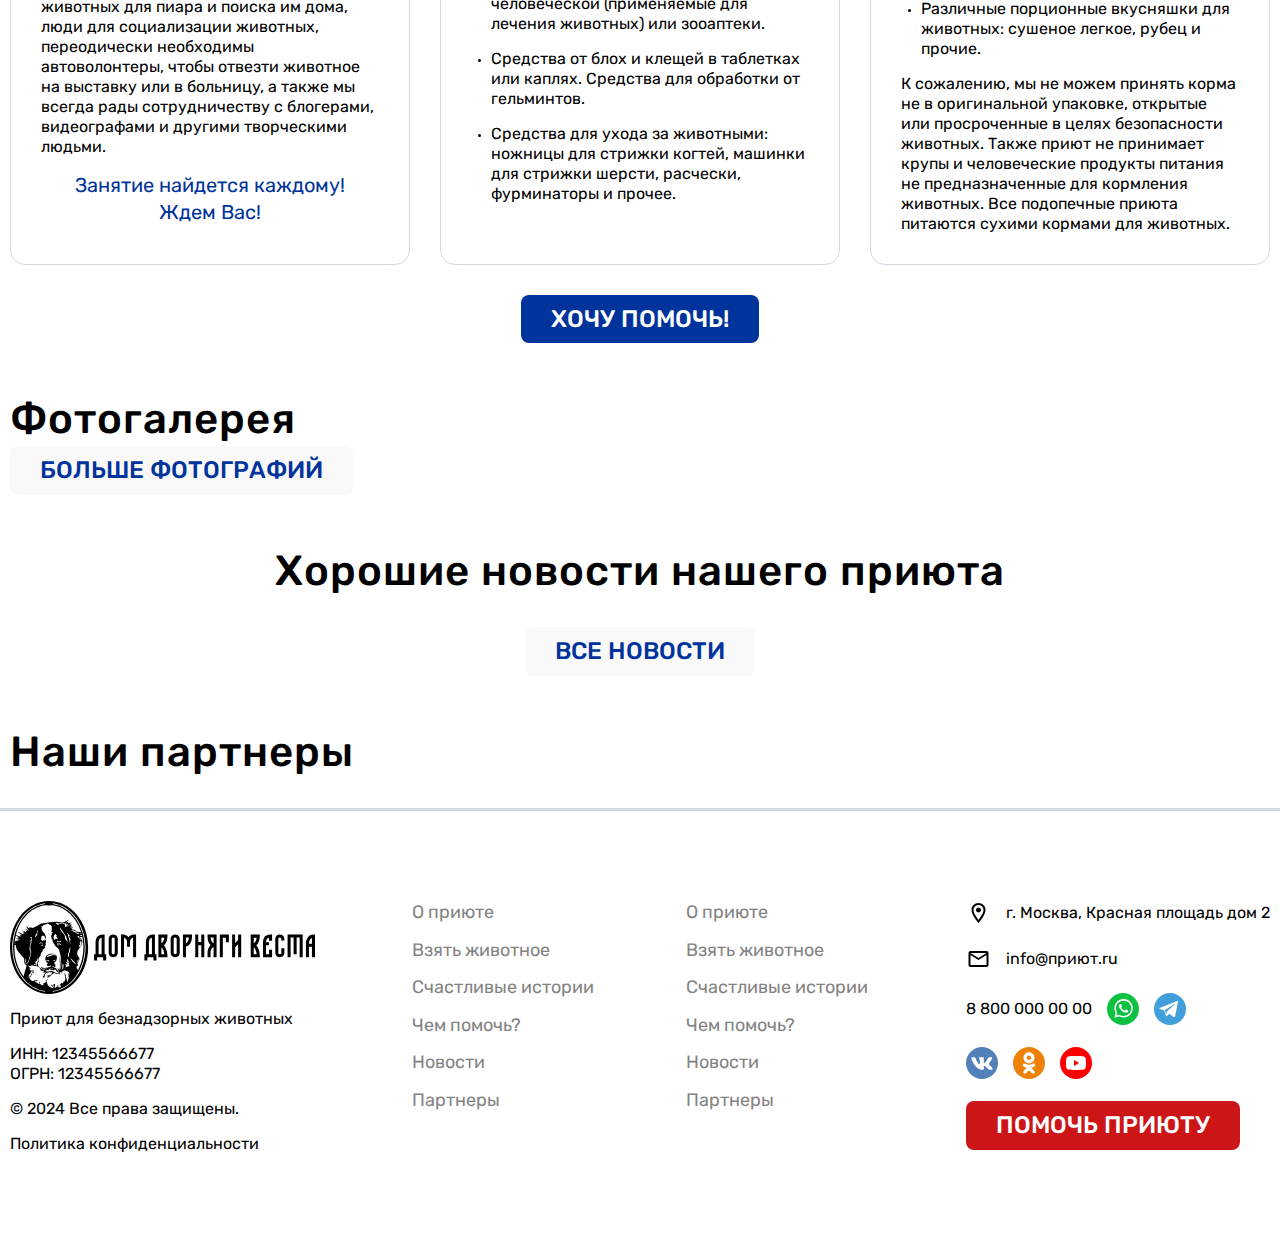
==== commit 7b854561: "update index.html" ====
--- a/index.html
+++ b/index.html
@@ -22,7 +22,7 @@
 			<a href="#" class="header__logo-md"><img src="/img/logo-mobile.svg" alt="Дом дворняги веста"></a>
 			<div class="header__content">
 				<div class="header__contact">
-					<div class="header__contact-tel"><a href="tel:+8(800)000-00-00">8 800 000 00 00</a></div>
+					<a href="tel:+8(800)000-00-00" class="header__contact-tel">8 800 000 00 00</a>
 					<div class="header__contact-social">
 						<a href="#" class="header__contact-item"><img src="/img/icon/WhatsApp.svg" alt="WhatsApp"></a>
 						<a href="#" class="header__contact-item"><img src="/img/icon/Telegram.svg" alt="Telegram"></a>
@@ -475,7 +475,7 @@
 				<div class="footer__contact-adress"><img src="/img/icon/geo.svg" alt="">г. Москва, Красная площадь дом 2</div>
 				<div class="footer__contact-mail"><img src="/img/icon/letter.svg" alt="">info@приют.ru</div>
 				<div class="footer__contact-group">
-					<div class="footer__contact-tel"><a href="tel:+8(800)000-00-00">8 800 000 00 00</a></div>
+					<a href="tel:+8(800)000-00-00" class="footer__contact-tel">8 800 000 00 00</a>
 					<div class="footer__contact-social">
 						<a href="#" class="footer__contact-item"><img src="/img/icon/WhatsApp.svg" alt="WhatsApp"></a>
 						<a href="#" class="footer__contact-item"><img src="/img/icon/Telegram.svg" alt="Telegram"></a>
--- a/styles/style.css
+++ b/styles/style.css
@@ -0,0 +1,1637 @@
+@font-face {
+  font-family: "Rubik";
+  src: url("/fonts/Rubik/Rubik-Black.ttf") format("truetype"), local("Rubik Black"), local("Rubik-Black");
+  font-weight: 900;
+  font-style: normal;
+}
+@font-face {
+  font-family: "Rubik";
+  src: url("/fonts/Rubik/Rubik-BlackItalic.ttf") format("truetype"), local("Rubik BlackItalic"), local("Rubik-BlackItalic");
+  font-weight: 900;
+  font-style: italic;
+}
+@font-face {
+  font-family: "Rubik";
+  src: url("/fonts/Rubik/Rubik-Bold.ttf") format("truetype"), local("Rubik Bold"), local("Rubik-Bold");
+  font-weight: bold;
+  font-style: normal;
+}
+@font-face {
+  font-family: "Rubik";
+  src: url("/fonts/Rubik/Rubik-BoldItalic.ttf") format("truetype"), local("Rubik BoldItalic"), local("Rubik-BoldItalic");
+  font-weight: bold;
+  font-style: italic;
+}
+@font-face {
+  font-family: "Rubik";
+  src: url("/fonts/Rubik/Rubik-ExtraBold.ttf") format("truetype"), local("Rubik ExtraBold"), local("Rubik-ExtraBold");
+  font-weight: 800;
+  font-style: normal;
+}
+@font-face {
+  font-family: "Rubik";
+  src: "Rubik-ExtraBoldItalic", url("/fonts/Rubik/Rubik-ExtraBoldItalic.ttf") format("truetype"), local("Rubik ExtraBoldItalic"), loca;
+  font-weight: 800;
+  font-style: italic;
+}
+@font-face {
+  font-family: "Rubik";
+  src: url("/fonts/Rubik/Rubik-Light.ttf") format("truetype"), local("Rubik Light"), local("Rubik-Light");
+  font-weight: 200;
+  font-style: normal;
+}
+@font-face {
+  font-family: "Rubik";
+  src: url("/fonts/Rubik/Rubik-LightItalic.ttf") format("truetype"), local("Rubik LightItalic"), local("Rubik-LightItalic");
+  font-weight: 200;
+  font-style: italic;
+}
+@font-face {
+  font-family: "Rubik";
+  src: url("/fonts/Rubik/Rubik-Medium.ttf") format("truetype"), local("Rubik Medium"), local("Rubik-Medium");
+  font-weight: 500;
+  font-style: normal;
+}
+@font-face {
+  font-family: "Rubik";
+  src: url("/fonts/Rubik/Rubik-MediumItalic.ttf") format("truetype"), local("Rubik MediumItalic"), local("Rubik-MediumItalic");
+  font-weight: 500;
+  font-style: italic;
+}
+@font-face {
+  font-family: "Rubik";
+  src: url("/fonts/Rubik/Rubik-Regular.ttf") format("truetype"), local("Rubik Regular"), local("Rubik-Regular");
+  font-weight: normal;
+  font-style: normal;
+}
+@font-face {
+  font-family: "Rubik";
+  src: url("/fonts/Rubik/Rubik-Italic.ttf") format("truetype"), local("Rubik Italic"), local("Rubik-Italic");
+  font-weight: normal;
+  font-style: italic;
+}
+@font-face {
+  font-family: "Rubik";
+  src: url("/fonts/Rubik/Rubik-Thin.ttf") format("truetype"), local("Rubik Thin"), local("Rubik-Thin");
+  font-weight: 300;
+  font-style: normal;
+}
+@font-face {
+  font-family: "Rubik";
+  src: url("/fonts/Rubik/Rubik-ThinItalic.ttf") format("truetype"), local("Rubik ThinItalic"), local("Rubik-ThinItalic");
+  font-weight: 300;
+  font-style: italic;
+}
+@font-face {
+  font-family: "RozhaOne";
+  src: url("/fonts/RozhaOne/RozhaOne-Regular.ttf") format("truetype"), local("RozhaOne Regular"), local("RozhaOne-Regular");
+  font-weight: normal;
+  font-style: normal;
+}
+@font-face {
+  font-family: "Poppins";
+  src: url("/fonts/Poppins/Poppins-Medium.ttf") format("truetype"), local("Poppins Medium"), local("Poppins-Medium");
+  font-weight: 500;
+  font-style: normal;
+}
+@font-face {
+  font-family: "Poppins";
+  src: url("/fonts/Poppins/Poppins-MediumItalic.ttf") format("truetype"), local("Poppins MediumItalic"), local("Poppins-MediumItalic");
+  font-weight: 500;
+  font-style: italic;
+}
+@font-face {
+  font-family: "Poppins";
+  src: url("/fonts/Poppins/Poppins-Regular.ttf") format("truetype"), local("Poppins Regular"), local("Poppins-Regular");
+  font-weight: normal;
+  font-style: normal;
+}
+@font-face {
+  font-family: "Poppins";
+  src: url("/fonts/Poppins/Poppins-Italic.ttf") format("truetype"), local("Poppins Italic"), local("Poppins-Italic");
+  font-weight: normal;
+  font-style: italic;
+}
+/* Reset-CSS */
+*,
+*::before,
+*::after {
+  box-sizing: border-box;
+}
+
+ul[class],
+ol[class] {
+  padding: 0;
+}
+
+body,
+h1,
+h2,
+h3,
+h4,
+p,
+ul[class],
+ol[class],
+li,
+figure,
+figcaption,
+blockquote,
+dl,
+dd {
+  margin: 0;
+}
+
+body {
+  min-height: 100dvh;
+  scroll-behavior: smooth;
+  text-rendering: optimizeSpeed;
+  font-synthesis: none;
+  -webkit-font-smoothing: antialiased;
+  -moz-osx-font-smoothing: grayscale;
+  -webkit-text-size-adjust: 100%;
+  line-height: 1.5;
+  font-weight: 400;
+  min-width: 300px;
+  font-family: Inter, system-ui, Arial, sans-serif;
+}
+
+ul[class],
+ol[class] {
+  list-style: none;
+}
+
+a:not([class]) {
+  -webkit-text-decoration-skip: ink;
+          text-decoration-skip-ink: auto;
+}
+
+img {
+  max-width: 100%;
+  display: block;
+}
+
+article > * + * {
+  margin-top: 1em;
+}
+
+input,
+button,
+textarea,
+select {
+  font: inherit;
+}
+
+@media (prefers-reduced-motion: reduce) {
+  * {
+    animation-duration: 0.01ms !important;
+    animation-iteration-count: 1 !important;
+    transition-duration: 0.01ms !important;
+    scroll-behavior: auto !important;
+  }
+}
+:root {
+  --black: #000000;
+  --white: #ffffff;
+  --gray-800: #2e2b2b;
+  --gray-500: #838383;
+  --gray-400: #556987;
+  --gray-300: #d4d8e1;
+  --gray-200: #f9f9f9;
+  --gray-100: #f8f9fa;
+  --primary-500: #00339c;
+  --primary-400: #1c57df;
+  --primary-300: #0073b4;
+  --primary-200: #0474b5;
+  --secondary-500: #cb1517;
+  --highlight-500: #ffb843;
+  --shadow: 0px 1px 2px 0px rgba(42, 51, 66, 0.06);
+}
+
+::-webkit-scrollbar {
+  width: 8px;
+  height: 8px;
+}
+
+::-webkit-scrollbar-track {
+  background: var(--gray-300);
+}
+
+::-webkit-scrollbar-thumb {
+  background: var(--primary-500);
+}
+
+body {
+  scrollbar-color: var(--primary-500) var(--gray-300);
+  scrollbar-width: thin;
+  background-color: var(--white);
+  color: var(--black);
+  font-family: Rubik;
+  font-size: 16px;
+  font-style: normal;
+  font-weight: 400;
+  line-height: 125%; /* 20px */
+}
+
+html {
+  scroll-behavior: smooth;
+}
+
+@media (prefers-reduced-motion: reduce) {
+  html {
+    scroll-behavior: auto;
+  }
+}
+h1 {
+  color: var(--primary-500);
+  font-size: clamp(28px, 4.5vw, 52px);
+  font-weight: 500;
+  line-height: 125%; /* 65px */
+}
+
+h2 {
+  color: var(--black);
+  font-size: clamp(24px, 4vw, 42px);
+  font-weight: 500;
+  line-height: 125%; /* 52.5px */
+  letter-spacing: 1px;
+}
+
+.main {
+  display: flex;
+  flex-direction: column;
+  align-items: center;
+  row-gap: 50px;
+}
+
+@media (max-width: 768px) {
+  .main {
+    row-gap: 30px;
+  }
+}
+.container {
+  max-width: 1410px;
+  width: 100%;
+  margin: 0 auto;
+  padding: 0 10px;
+}
+
+@media (max-width: 768px) {
+  .container {
+    padding: 0 17px;
+  }
+}
+.button {
+  position: relative;
+  padding: 12px 30px;
+  border-radius: 8px;
+  border: none;
+  display: flex;
+  align-items: center;
+  justify-content: center;
+  text-align: center;
+  font-size: 16px;
+  font-weight: 400;
+  line-height: 125%; /* 20px */
+}
+.button:hover {
+  cursor: pointer;
+  opacity: 0.9;
+  text-decoration: none;
+}
+.button:active {
+  opacity: 1;
+}
+.button-uppercase {
+  font-size: clamp(18px, 3vw, 24px);
+  font-weight: 500;
+  line-height: 24.7px; /* 102.917% */
+  text-transform: uppercase;
+}
+.button-secondary {
+  background: var(--secondary-500);
+  color: var(--white);
+}
+.button-secondary:hover {
+  color: var(--white);
+}
+.button-secondary:active {
+  color: var(--white);
+}
+.button-primary {
+  background: var(--primary-500);
+  color: var(--white);
+}
+.button-primary:hover {
+  color: var(--white);
+}
+.button-primary:active {
+  color: var(--white);
+}
+.button-gray {
+  color: var(--primary-500);
+  background: var(--gray-200);
+}
+.button-gray:hover {
+  color: var(--primary-500);
+}
+.button-gray:active {
+  color: var(--primary-500);
+}
+.button-back {
+  padding: 5px 15px 5px 12px;
+  color: var(--primary-500);
+  background: var(--gray-100);
+}
+.button-back:hover {
+  color: var(--primary-500);
+}
+.button-back:active {
+  color: var(--primary-500);
+}
+.button-back::before {
+  content: "";
+  position: absolute;
+  left: -13px;
+  width: 12.75px;
+  top: 0;
+  bottom: 0;
+  border-top: 14px solid transparent;
+  border-bottom: 14px solid transparent;
+  border-right: 14px solid var(--gray-100);
+}
+a.button {
+  display: inline-block;
+}
+
+a {
+  text-decoration: none;
+  color: inherit;
+}
+a:hover {
+  cursor: pointer;
+  color: var(--primary-500);
+}
+a:active {
+  color: var(--primary-500);
+}
+
+.link-nav {
+  color: var(--gray-500);
+  font-size: 18px;
+  font-weight: 400;
+  line-height: 125%; /* 22.5px */
+}
+.link-nav:hover {
+  color: var(--black);
+}
+.link-nav:active {
+  color: var(--primary-500);
+}
+.link-active {
+  color: var(--primary-500);
+}
+
+.item-current {
+  background: var(--gray-100);
+}
+
+.text {
+  display: flex;
+  flex-direction: column;
+  gap: 15px;
+  color: var(--gray-500);
+  font-size: clamp(14px, 3vw, 16px);
+  font-weight: 400;
+  line-height: 165%; /* 26.4px */
+}
+.text-gray {
+  color: var(--gray-500);
+}
+.text-container {
+  max-width: 1160px;
+}
+
+@media (max-width: 480px) {
+  .text {
+    line-height: 135%; /* 18.9px */
+  }
+}
+.p {
+  color: var(--black);
+  font-size: clamp(14px, 3vw, 16px);
+  font-weight: 400;
+  line-height: 125%; /* 20px */
+}
+
+@media (max-width: 480px) {
+  .p {
+    line-height: 135%; /* 18.9px */
+  }
+}
+.frame {
+  display: flex;
+  flex-shrink: 0;
+  justify-content: center;
+  align-items: center;
+  max-width: 100%;
+  padding: 10px;
+  border-radius: 250px;
+  overflow: hidden;
+  border: 5px solid var(--primary-300);
+  overflow: hidden;
+}
+.frame img {
+  border-radius: inherit;
+}
+
+@media (max-width: 768px) {
+  .frame {
+    padding: 5px;
+    border-radius: 128px;
+    border: 2.5px solid var(--primary-300);
+  }
+}
+.pagination {
+  display: flex;
+  width: -moz-fit-content;
+  width: fit-content;
+  border-radius: 6px;
+  border: 1px solid var(--gray-300);
+  background: var(--white);
+  box-shadow: var(--shadow);
+}
+.pagination-item {
+  position: relative;
+  display: flex;
+  justify-content: center;
+  align-items: center;
+  width: 35px;
+  height: 34px;
+  color: var(--gray-400);
+  font-family: Poppins;
+  font-size: 14px;
+  font-weight: 500;
+  line-height: 20px; /* 142.857% */
+}
+.pagination-item:hover {
+  background: var(--gray-100);
+}
+.pagination-item:not(:first-child) {
+  border-left: 1px solid var(--gray-300);
+}
+.pagination-prev {
+  border-radius: 6px 0 0 6px;
+}
+.pagination-prev::after {
+  content: url("/img/icon/arrow-prev.svg");
+  height: 16px;
+  width: 16px;
+}
+.pagination-next {
+  border-radius: 0 6px 6px 0;
+}
+.pagination-next::after {
+  content: url("/img/icon/arrow-next.svg");
+  height: 16px;
+  width: 16px;
+}
+
+.header {
+  display: flex;
+  justify-content: center;
+  align-items: center;
+  background: var(--white);
+  border-bottom: 1px solid var(--highlight-500);
+  margin-bottom: 30px;
+  position: sticky;
+  top: 0;
+  z-index: 2;
+}
+.header__inner {
+  padding: 15px 10px;
+  max-width: 1410px;
+  display: flex;
+  gap: 30px;
+  justify-items: center;
+  align-items: center;
+  width: 100%;
+  height: 100%;
+}
+.header__logo {
+  max-width: 330px;
+  min-width: 330px;
+}
+.header__logo-md {
+  display: none;
+  width: 84px;
+}
+.header__content {
+  display: flex;
+  flex-direction: column;
+  align-items: flex-end;
+  justify-content: space-between;
+  gap: 20px;
+  height: 100%;
+  width: 100%;
+}
+.header__contact {
+  display: flex;
+  align-items: center;
+  gap: clamp(20px, 5vw, 80px);
+}
+.header__contact-tel a {
+  white-space: nowrap;
+  color: var(--primary-500);
+  font-size: 24px;
+  font-weight: 500;
+  line-height: 24.7px; /* 102.917% */
+  text-transform: uppercase;
+}
+.header__contact-social {
+  display: flex;
+  gap: 15px;
+}
+.header__contact-item {
+  display: inline-block;
+  width: 32px;
+  height: 32px;
+  overflow: hidden;
+}
+.header__nav {
+  display: flex;
+  justify-content: flex-end;
+  align-items: center;
+  width: 100%;
+}
+.header__list {
+  display: flex;
+  align-items: center;
+  justify-content: space-between;
+  gap: 10px;
+  width: 100%;
+}
+.header__mobile {
+  display: none;
+  width: 100%;
+  align-items: center;
+  justify-content: space-between;
+}
+.header__mobile-logo {
+  width: 42px;
+}
+.header__mobile-button {
+  padding: 8px 15px;
+}
+@media (max-width: 1200px) {
+  .header__logo {
+    display: none;
+  }
+  .header__logo-md {
+    display: block;
+  }
+}
+@media (max-width: 768px) {
+  .header {
+    margin-bottom: 15px;
+  }
+  .header__inner {
+    padding: 15px 17px;
+  }
+  .header__logo-md {
+    display: none;
+  }
+  .header__content {
+    display: none;
+  }
+  .header__mobile {
+    display: flex;
+  }
+}
+.breadcrumbs__container {
+  margin-bottom: 30px;
+  z-index: 1;
+}
+.breadcrumbs__list {
+  display: flex;
+  flex-wrap: wrap;
+  gap: 5px 14px;
+}
+.breadcrumbs__item {
+  position: relative;
+  display: flex;
+  align-items: center;
+  padding: 5px 5px 5px 12px;
+  border-radius: 5px 0px 0px 5px;
+  background: var(--gray-100);
+  color: var(--gray-800);
+  font-size: 14px;
+  font-weight: 400;
+  line-height: 125%; /* 17.5px */
+}
+.breadcrumbs__item::after {
+  content: "";
+  position: absolute;
+  right: -13px;
+  width: 12.75px;
+  border-top: 14px solid transparent;
+  border-bottom: 14px solid transparent;
+  border-left: 14px solid var(--gray-100);
+}
+
+@media (max-width: 768px) {
+  .breadcrumbs__container {
+    margin-bottom: 15px;
+  }
+}
+.footer {
+  display: flex;
+  justify-content: center;
+  margin-top: 30px;
+  border-top: 3px solid var(--gray-300);
+  background: var(--white);
+}
+.footer .p span:first-child {
+  margin-right: 15px;
+}
+.footer .p span {
+  white-space: nowrap;
+}
+.footer__inner {
+  padding: 90px 10px;
+  max-width: 1410px;
+  display: grid;
+  gap: 20px;
+  grid-template-columns: 1fr 2fr 1fr;
+  justify-items: center;
+}
+.footer__info {
+  display: flex;
+  flex-direction: column;
+  align-items: flex-start;
+  gap: 15px;
+}
+.footer__logo {
+  max-width: 330px;
+  min-width: 230px;
+}
+.footer__menu {
+  display: flex;
+  justify-content: space-evenly;
+  width: 100%;
+  gap: 5px 15px;
+}
+.footer__list {
+  display: flex;
+  flex-direction: column;
+  align-items: flex-start;
+  flex-shrink: 1;
+  gap: 15px;
+}
+.footer__contact {
+  display: flex;
+  flex-direction: column;
+  align-items: flex-start;
+  gap: 22px;
+}
+.footer__contact-adress {
+  display: flex;
+  align-items: center;
+  gap: 15px;
+}
+.footer__contact-mail {
+  display: flex;
+  align-items: center;
+  gap: 15px;
+}
+.footer__contact-group {
+  display: flex;
+  align-items: center;
+  gap: 10px 15px;
+  flex-wrap: wrap;
+}
+.footer__contact-tel a {
+  white-space: nowrap;
+  color: var(--primary-500);
+  font-size: 24px;
+  font-weight: 500;
+  line-height: 24.7px; /* 102.917% */
+  text-transform: uppercase;
+}
+.footer__contact-social {
+  display: flex;
+  align-items: center;
+  gap: 15px;
+}
+.footer__contact-item {
+  display: inline-block;
+  width: 32px;
+  height: 32px;
+  overflow: hidden;
+}
+.footer__contact-links {
+  display: flex;
+  align-items: center;
+  gap: 15px;
+}
+@media (max-width: 768px) {
+  .footer__inner {
+    grid-template-columns: 1fr;
+    padding: 30px 17px;
+  }
+  .footer__info {
+    align-items: center;
+    text-align: center;
+    row-gap: 5px;
+  }
+  .footer__logo {
+    margin-bottom: 15px;
+  }
+  .footer__menu {
+    align-items: center;
+  }
+  .footer__list {
+    row-gap: 5px;
+  }
+  .footer__contact {
+    align-items: center;
+    row-gap: 15px;
+  }
+  .footer__contact-tel a {
+    font-size: 18px;
+  }
+}
+@media (max-width: 480px) {
+  .footer {
+    font-size: 14px;
+  }
+  .footer .p span:first-child {
+    margin-inline: 10px;
+  }
+  .footer .p span {
+    width: 100%;
+  }
+  .footer__inner {
+    gap: 15px;
+  }
+  .footer__link {
+    font-size: 14px;
+  }
+  .footer__contact-adress {
+    gap: 10px;
+    margin-bottom: -10px;
+  }
+  .footer__contact-mail {
+    gap: 10px;
+  }
+}
+.head__section {
+  display: flex;
+  flex-direction: column;
+  align-items: center;
+  gap: 30px;
+}
+.head__container {
+  display: flex;
+  align-items: center;
+  gap: 15px;
+}
+.head__content {
+  display: flex;
+  flex-direction: column;
+  gap: 30px;
+}
+.head__text {
+  color: var(--black);
+  font-size: clamp(18px, 2.5vw, 24px);
+  font-weight: 400;
+  line-height: 125%; /* 30px */
+}
+.head__image {
+  width: 620px;
+  flex-shrink: 0;
+}
+
+@media (max-width: 1200px) {
+  .head__image {
+    width: 420px;
+  }
+}
+@media (max-width: 768px) {
+  .head__container {
+    flex-direction: column;
+  }
+  .head__content {
+    gap: 15px;
+  }
+}
+.want__container {
+  display: grid;
+  grid-template-columns: repeat(3, 1fr);
+  justify-items: center;
+  gap: 30px;
+}
+.want__item {
+  display: flex;
+  padding-right: 10px;
+  align-items: center;
+  gap: 30px;
+  border-radius: 0px 50px 50px 50px;
+  border: 2px solid var(--white);
+}
+.want__item:hover {
+  border: 2px solid var(--secondary-500);
+}
+.want__image {
+  display: flex;
+  width: 200px;
+  height: 100%;
+  flex-shrink: 0;
+  border-radius: 48px 25px 0px 48px;
+}
+.want__image img {
+  border-radius: inherit;
+}
+.want__text {
+  font-size: clamp(18px, 3vw, 28px);
+  font-weight: 400;
+  line-height: 125%; /* 35px */
+}
+
+@media (max-width: 1300px) {
+  .want__container {
+    grid-template-columns: 1fr;
+  }
+}
+@media (max-width: 768px) {
+  .want__container {
+    gap: 10px;
+  }
+  .want__item {
+    gap: 10px;
+    border-radius: 0px 20px 20px 20px;
+  }
+  .want__image {
+    width: 100px;
+    border-radius: 19px 11px 0px 19px;
+  }
+  .want__image img {
+    border-radius: inherit;
+  }
+}
+@media (max-width: 480px) {
+  .want__image {
+    width: 88px;
+  }
+}
+.media__container {
+  display: flex;
+  align-items: center;
+  gap: 60px;
+}
+.media__image {
+  width: 450px;
+}
+.media__image-mobile {
+  display: none;
+  width: 340px;
+}
+.media__content {
+  display: flex;
+  flex-direction: column;
+  gap: 30px;
+  align-items: flex-start;
+}
+@media (max-width: 1200px) {
+  .media__container {
+    gap: 30px;
+  }
+  .media__image {
+    width: 400px;
+  }
+}
+@media (max-width: 992px) {
+  .media__image {
+    width: 350px;
+  }
+}
+@media (max-width: 768px) {
+  .media__container {
+    gap: 15px;
+    flex-direction: column;
+  }
+  .media__image {
+    display: none;
+  }
+  .media__image-mobile {
+    display: flex;
+  }
+  .media__content {
+    gap: 15px;
+    align-items: center;
+  }
+}
+.digit__container {
+  display: flex;
+  -moz-column-gap: 50px;
+       column-gap: 50px;
+  justify-content: space-between;
+  align-items: center;
+}
+.digit__group {
+  display: flex;
+  flex-direction: column;
+  justify-content: space-between;
+  flex-grow: 1;
+  gap: 130px;
+  height: 100%;
+}
+.digit__group-left .digit__block {
+  align-items: flex-end;
+}
+.digit__group-right .digit__block {
+  align-items: flex-start;
+}
+.digit__block {
+  display: flex;
+  flex-direction: column;
+  align-items: flex-end;
+  gap: 15px;
+  min-width: 180px;
+}
+.digit__text {
+  font-size: clamp(16px, 2.5vw, 20px);
+  font-weight: 400;
+  line-height: 135%; /* 27px */
+}
+.digit__number {
+  color: var(--primary-500);
+  font-family: "RozhaOne";
+  font-size: clamp(40px, 7.5vw, 128px);
+  font-weight: 400;
+  line-height: 57.813%; /* 74px */
+  white-space: nowrap;
+}
+.digit__image {
+  height: 460px;
+}
+.digit__image-mobile {
+  display: none;
+}
+
+@media (max-width: 1200px) {
+  .digit__container {
+    -moz-column-gap: 10px;
+         column-gap: 10px;
+  }
+  .digit__block {
+    gap: 5px;
+  }
+  .digit__image {
+    height: auto;
+    flex-shrink: 1;
+  }
+}
+@media (max-width: 768px) {
+  .digit__container {
+    flex-direction: column;
+    gap: 15px;
+  }
+  .digit__group {
+    gap: 15px;
+  }
+  .digit__group-left .digit__block {
+    align-items: center;
+  }
+  .digit__group-right .digit__block {
+    align-items: center;
+  }
+  .digit__block {
+    flex-direction: row;
+    gap: 10px;
+  }
+  .digit__image {
+    display: none;
+  }
+  .digit__image-mobile {
+    display: flex;
+    width: 400px;
+  }
+  .digit__number {
+    line-height: 30px;
+  }
+}
+@media (max-width: 480px) {
+  .digit__image-mobile {
+    width: auto;
+  }
+}
+.animals__container {
+  display: flex;
+  flex-direction: column;
+  align-items: center;
+  gap: 30px;
+}
+.animals__title {
+  text-align: center;
+}
+.animals__filter {
+  display: flex;
+  flex-wrap: wrap;
+  justify-content: center;
+  gap: 10px;
+}
+.animals__filter-wrapper {
+  max-width: 100%;
+  overflow-x: auto;
+}
+.animals__filter-wrapper::-webkit-scrollbar {
+  height: 10px;
+}
+.animals__tab {
+  padding: 8px 30px;
+  border-radius: 8px;
+  background: var(--gray-200);
+}
+.animals__tab-active {
+  color: var(--white);
+  background: var(--primary-500);
+}
+.animals__tab-active:hover {
+  color: var(--white);
+}
+.animals__cards {
+  display: grid;
+  grid-template-columns: repeat(3, 1fr);
+  gap: 30px;
+}
+.animals__card {
+  display: flex;
+  flex-direction: column;
+  gap: 15px;
+  padding-bottom: 30px;
+  border-radius: 15px;
+  border: 1px solid var(--gray-300);
+}
+.animals__card:hover {
+  color: var(--black);
+}
+.animals__card-image {
+  display: flex;
+  flex-shrink: 0;
+  border-radius: 15px;
+}
+.animals__card-image img {
+  border-radius: inherit;
+}
+.animals__card-text {
+  display: flex;
+  padding: 0px 30px;
+  flex-direction: column;
+  gap: 10px;
+}
+.animals__card-title {
+  font-size: clamp(18px, 3vw, 32px);
+  font-weight: 400;
+  line-height: 125%; /* 40px */
+  letter-spacing: 1px;
+}
+.animals__card-info {
+  display: flex;
+  flex-direction: column;
+  gap: 5px;
+  font-size: clamp(14px, 2.5vw, 18px);
+  line-height: 125%; /* 22.5px */
+}
+.animals__card-paragraph {
+  display: flex;
+  flex-wrap: wrap;
+  gap: 0 10px;
+}
+
+@media (max-width: 992px) {
+  .animals__cards {
+    grid-template-columns: repeat(2, 1fr);
+    gap: 30px;
+  }
+}
+@media (max-width: 768px) {
+  .animals__cards {
+    grid-template-columns: repeat(1, 1fr);
+    gap: 15px;
+  }
+  .animals__card {
+    flex-direction: row;
+    gap: 10px;
+    padding-bottom: 0;
+    border-radius: 10px;
+  }
+  .animals__card-image {
+    flex-shrink: 1;
+  }
+  .animals__card-image img {
+    border-radius: 15px;
+  }
+  .animals__card-text {
+    justify-content: center;
+    gap: 10px;
+    padding: 10px 10px 10px 0;
+  }
+}
+@media (max-width: 480px) {
+  .animals__card-image {
+    align-items: center;
+    flex-shrink: 0;
+    width: 50%;
+  }
+  .animals__card-image img {
+    width: -moz-max-content;
+    width: max-content;
+  }
+}
+.help__container {
+  display: flex;
+  flex-direction: column;
+  align-items: center;
+  gap: 30px;
+}
+.help__title {
+  text-align: center;
+}
+.help__cards {
+  display: grid;
+  grid-template-columns: repeat(3, 1fr);
+  gap: 30px;
+}
+.help__card {
+  display: flex;
+  flex-direction: column;
+  align-items: center;
+  gap: 15px;
+  padding: 30px;
+  border-radius: 15px;
+  border: 1px solid var(--gray-300);
+}
+.help__card-image {
+  padding: 7px;
+  border-width: 2px;
+}
+.help__card-title {
+  color: var(--primary-500);
+  text-align: center;
+  font-size: clamp(18px, 3.5vw, 32px);
+  font-weight: 400;
+  line-height: 125%; /* 40px */
+  letter-spacing: 1px;
+}
+.help__card-paragraph {
+  width: 100%;
+}
+.help__card-subtitle {
+  color: var(--primary-500);
+  text-align: center;
+  font-weight: 400;
+  font-size: clamp(16px, 2.5vw, 20px);
+  line-height: 135%; /* 27px */
+}
+.help__card-list {
+  display: flex;
+  flex-direction: column;
+  gap: 15px;
+}
+.help__card-list li {
+  margin-left: 20px;
+  list-style-type: disc;
+}
+.help__card-list li::marker {
+  font-size: 10px;
+}
+@media (max-width: 992px) {
+  .help__cards {
+    grid-template-columns: 1fr;
+    justify-items: center;
+    gap: 15px;
+  }
+  .help__card {
+    gap: 10px;
+    padding: 15px;
+    border-radius: 15px;
+    max-width: 600px;
+  }
+}
+.schedule__container {
+  display: flex;
+  align-items: center;
+  gap: 60px;
+}
+.schedule__image {
+  width: 450px;
+}
+.schedule__image-mobile {
+  display: none;
+}
+.schedule__content {
+  display: flex;
+  flex-direction: column;
+  justify-content: center;
+  gap: 15px;
+}
+.schedule__title {
+  margin-bottom: 15px;
+}
+.schedule__text {
+  font-size: clamp(16px, 3vw, 20px);
+  font-weight: 400;
+  line-height: 135%; /* 27px */
+}
+.schedule__connect {
+  display: flex;
+  align-items: center;
+  gap: 30px;
+  padding: 30px;
+  border-radius: 30px;
+  color: var(--white);
+  background: var(--primary-200);
+}
+.schedule__connect-text {
+  font-size: clamp(16px, 3vw, 20px);
+  font-weight: 400;
+  line-height: 135%; /* 27px */
+}
+.schedule__connect-links {
+  display: flex;
+  align-items: center;
+  gap: 28px;
+}
+.schedule__connect-link {
+  width: 60px;
+  height: 60px;
+}
+.schedule__connect-link img {
+  width: 100%;
+}
+.schedule__important {
+  display: flex;
+  padding: 30px;
+  flex-direction: column;
+  justify-content: center;
+  gap: 20px;
+  border-radius: 30px;
+  color: var(--white);
+  background: var(--secondary-500);
+}
+.schedule__important-title {
+  font-size: clamp(18px, 3.5vw, 24px);
+  font-weight: 500;
+  line-height: 24.7px; /* 102.917% */
+  text-transform: uppercase;
+}
+.schedule__important-paragraph {
+  font-size: clamp(16px, 3vw, 20px);
+  font-weight: 400;
+  line-height: 135%; /* 27px */
+}
+.schedule__important-list {
+  display: flex;
+  flex-direction: column;
+  gap: 10px;
+}
+.schedule__important-list li {
+  position: relative;
+  margin-left: 25px;
+  font-size: clamp(16px, 3vw, 20px);
+  font-weight: 400;
+  line-height: 135%; /* 27px */
+}
+.schedule__important-list li::before {
+  content: "";
+  position: absolute;
+  width: 12px;
+  height: 12px;
+  background-color: var(--white);
+  top: 30%;
+  left: -25px;
+  border-radius: 50%;
+}
+.schedule__important-list li a {
+  display: flex;
+}
+.schedule__important-list li a:hover {
+  color: var(--white);
+}
+.schedule__important-list li img {
+  margin-left: 10px;
+}
+.schedule__important-text {
+  display: flex;
+  flex-direction: column;
+  gap: 10px;
+}
+
+@media (max-width: 1200px) {
+  .schedule__image {
+    width: 350px;
+  }
+  .schedule__container {
+    gap: 30px;
+  }
+}
+@media (max-width: 992px) {
+  .schedule__connect-links {
+    flex-direction: column;
+    gap: 15px;
+  }
+}
+@media (max-width: 768px) {
+  .schedule__container {
+    flex-direction: column;
+    gap: 30px;
+  }
+  .schedule__content {
+    align-items: center;
+  }
+  .schedule__image {
+    display: none;
+  }
+  .schedule__image-mobile {
+    display: flex;
+  }
+  .schedule__title {
+    margin-bottom: 0;
+  }
+  .schedule__text {
+    width: 100%;
+  }
+  .schedule__connect {
+    flex-direction: column;
+    gap: 15px;
+    padding: 30px 15px;
+  }
+  .schedule__connect-links {
+    flex-direction: row;
+    gap: 21px;
+  }
+  .schedule__important {
+    gap: 10px;
+    padding: 30px 15px;
+  }
+}
+.rules__container {
+  display: flex;
+  flex-direction: column;
+  gap: 50px;
+}
+.rules__title {
+  text-align: center;
+}
+.rules__cards {
+  display: flex;
+  flex-direction: column;
+  gap: 15px;
+}
+.rules__group {
+  display: grid;
+  grid-template-columns: repeat(2, 1fr);
+  gap: 30px;
+}
+.rules__card {
+  display: flex;
+  padding: 20px;
+  align-items: center;
+  gap: 20px;
+  border-radius: 15px;
+  border: 1px solid var(--gray-300);
+  background: var(--white);
+}
+.rules__card-number {
+  display: flex;
+  flex-shrink: 0;
+  justify-content: center;
+  align-items: center;
+  width: 65px;
+  height: 65px;
+  border-radius: 150px;
+  border: 3px solid var(--primary-500);
+  background: var(--gray-200);
+  color: var(--primary-400);
+  font-size: 42px;
+  font-weight: 500;
+  line-height: 90%; /* 37.8px */
+  letter-spacing: 1px;
+}
+.rules__card-text {
+  font-size: 20px;
+  font-weight: 400;
+  line-height: 135%; /* 27px */
+}
+
+.histories__container {
+  display: flex;
+  flex-direction: column;
+  justify-content: center;
+  align-items: center;
+  gap: 50px;
+}
+.histories__grid {
+  display: grid;
+  grid-template-columns: repeat(2, 1fr);
+  gap: 20px;
+}
+.histories__grid-container {
+  display: flex;
+  flex-direction: column;
+  align-items: center;
+  gap: 30px;
+}
+.histories__card {
+  display: flex;
+  padding: 20px;
+  align-items: center;
+  gap: 20px;
+  border-radius: 15px;
+  border: 1px solid var(--gray-300);
+}
+.histories__card-image {
+  display: flex;
+  flex-shrink: 0;
+  border-radius: 150px;
+  width: 200px;
+  border: 3px solid var(--primary-500);
+  overflow: hidden;
+}
+.histories__card-content {
+  display: flex;
+  flex-direction: column;
+  gap: 15px;
+}
+.histories__card-title {
+  font-size: clamp(16px, 2vw, 20px);
+  font-weight: 400;
+  line-height: 135%; /* 27px */
+}
+.histories__card-text {
+  color: var(--gray-500);
+  font-size: clamp(14px, 1.5vw, 16px);
+  font-weight: 400;
+  line-height: 125%; /* 20px */
+}
+.histories__card-link {
+  color: var(--primary-500);
+  font-size: clamp(14px, 1.5vw, 16px);
+  font-weight: 400;
+  line-height: 165%; /* 26.4px */
+  text-decoration-line: underline;
+}
+@media (max-width: 992px) {
+  .histories__card-image {
+    width: 120px;
+  }
+}
+@media (max-width: 768px) {
+  .histories__grid {
+    grid-template-columns: 1fr;
+    gap: 15px;
+  }
+  .histories__grid-container {
+    gap: 15px;
+  }
+  .histories__card {
+    align-items: flex-start;
+    gap: 10px;
+    padding: 15px;
+  }
+  .histories__card-image {
+    border-radius: 55px;
+    border-width: 1px;
+    width: 70px;
+  }
+  .histories__card-content {
+    gap: 5px;
+  }
+}
+.news__container {
+  display: flex;
+  flex-direction: column;
+  align-items: center;
+  gap: 30px;
+}
+.news__grid {
+  display: grid;
+  grid-template-columns: repeat(3, 1fr);
+  gap: 20px;
+}
+.news__card {
+  display: flex;
+  flex-direction: column;
+  gap: 15px;
+  padding-bottom: 30px;
+  border-radius: 15px;
+  border: 1px solid var(--gray-300);
+}
+.news__card-image {
+  border-radius: 15px 15px 0px 0px;
+}
+.news__card-image img {
+  border-radius: inherit;
+}
+.news__card-content {
+  display: flex;
+  flex-direction: column;
+  gap: 15px;
+  padding: 0px 30px;
+}
+.news__card-date {
+  font-size: clamp(14px, 1.5vw, 16px);
+  font-weight: 400;
+  line-height: 125%; /* 20px */
+}
+.news__card-group {
+  display: flex;
+  flex-direction: column;
+}
+.news__card-title {
+  color: var(--primary-500);
+  font-size: clamp(16px, 2vw, 20px);
+  font-weight: 400;
+  line-height: 135%; /* 27px */
+}
+.news__card-text {
+  font-size: clamp(14px, 1.5vw, 16px);
+  font-weight: 400;
+  line-height: 125%; /* 20px */
+}
+.news__card-link {
+  color: var(--primary-500);
+  font-size: clamp(14px, 1.5vw, 16px);
+  font-weight: 400;
+  line-height: 165%; /* 26.4px */
+  text-decoration-line: underline;
+}
+h1.news__title {
+  width: 100%;
+  text-align: left;
+}
+
+@media (max-width: 768px) {
+  .news__grid {
+    grid-template-columns: repeat(2, 1fr);
+  }
+  .news__card {
+    gap: 15px;
+    padding-bottom: 15px;
+  }
+  .news__card-content {
+    gap: 5px;
+    padding: 0px 15px;
+  }
+  .news__card-text {
+    max-height: 55px;
+    overflow: hidden;
+  }
+}
+@media (max-width: 480px) {
+  .news__container {
+    gap: 15px;
+  }
+  .news__grid {
+    grid-template-columns: 1fr;
+    gap: 15px;
+  }
+  .news__card {
+    gap: 15px;
+    padding-bottom: 15px;
+  }
+  .news__card-content {
+    gap: 5px;
+    padding: 0px 15px;
+  }
+}
+.mobile-visible {
+  display: none;
+  justify-content: center;
+}
+
+@media (max-width: 768px) {
+  .mobile-visible {
+    display: flex;
+  }
+}
+.mobile-hidden {
+  display: flex;
+}
+
+@media (max-width: 768px) {
+  .mobile-hidden {
+    display: none;
+  }
+}
+/* Preset */
+/* @media (max-width: 1200px) {
+}
+@media (max-width: 992px) {
+}
+@media (max-width: 768px) {
+}
+@media (max-width: 480px) {
+}
+@media (max-width: 320px) {
+} *//*# sourceMappingURL=style.css.map */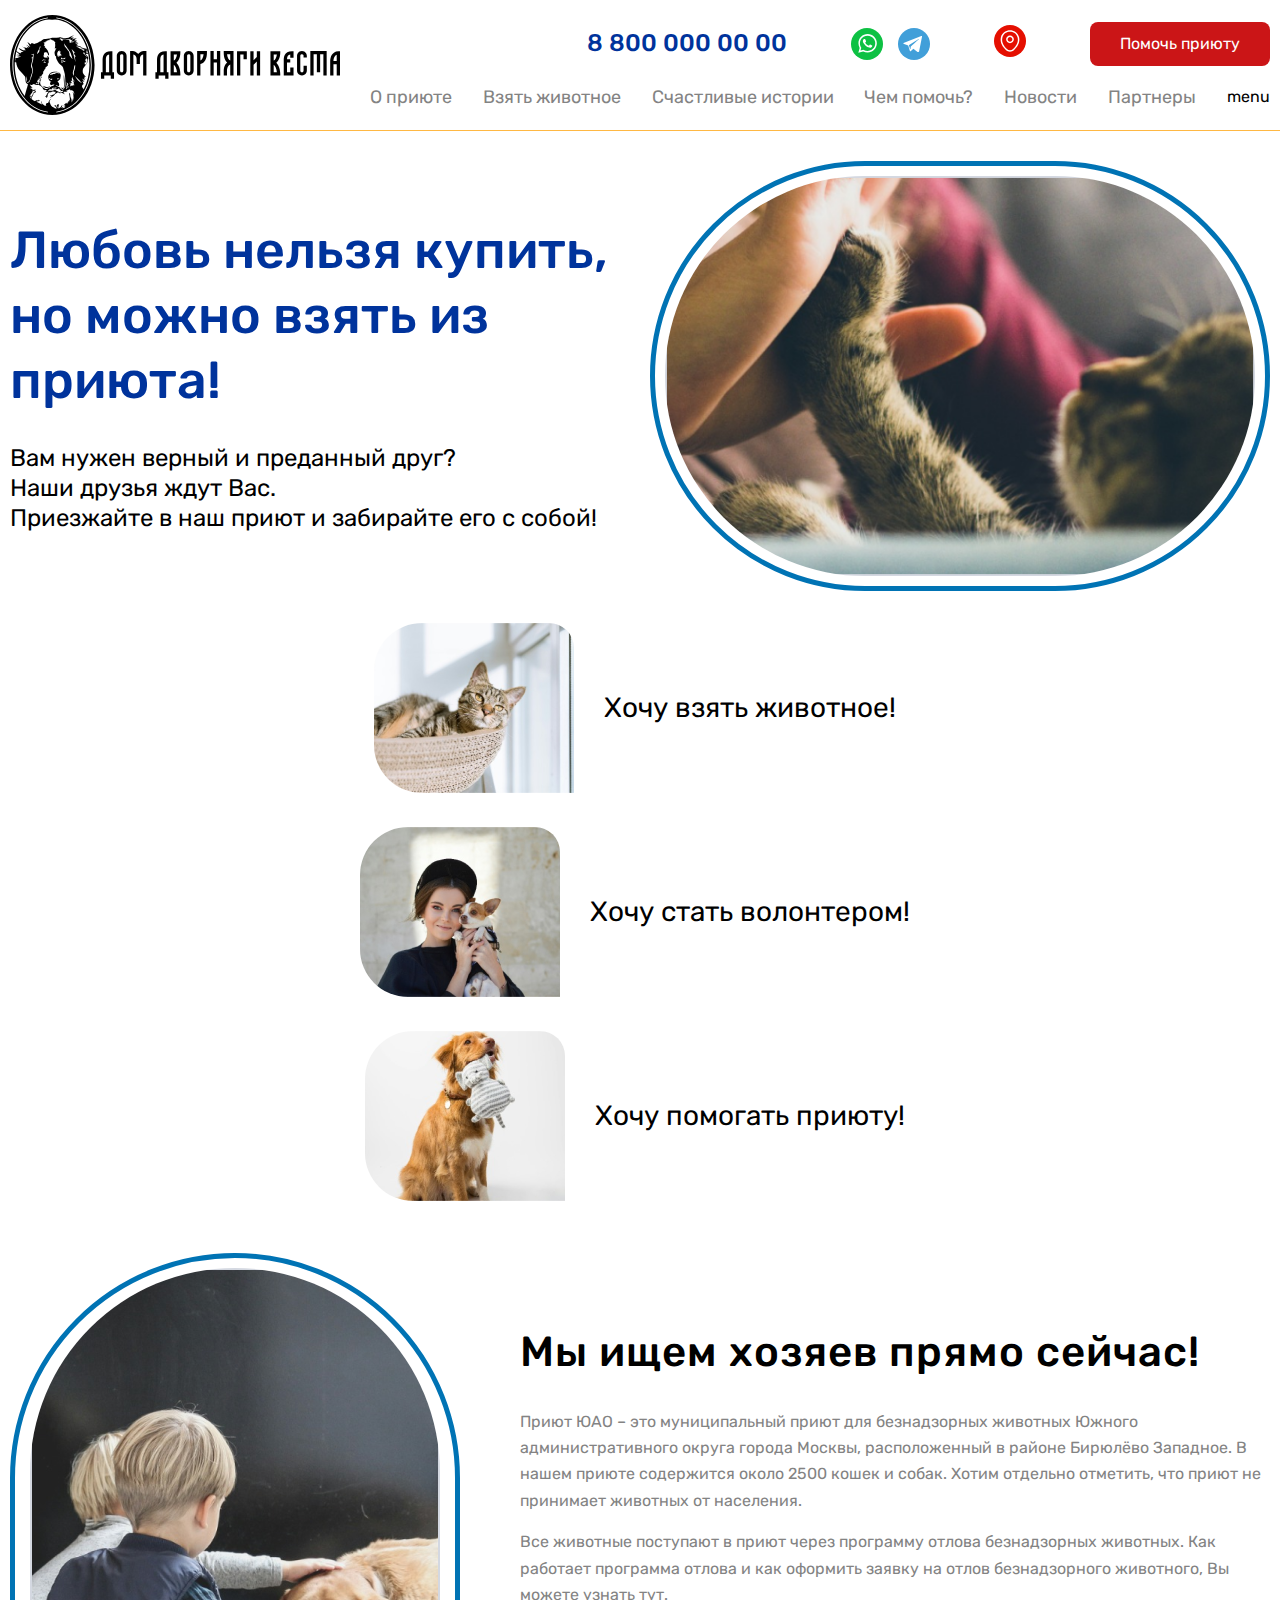
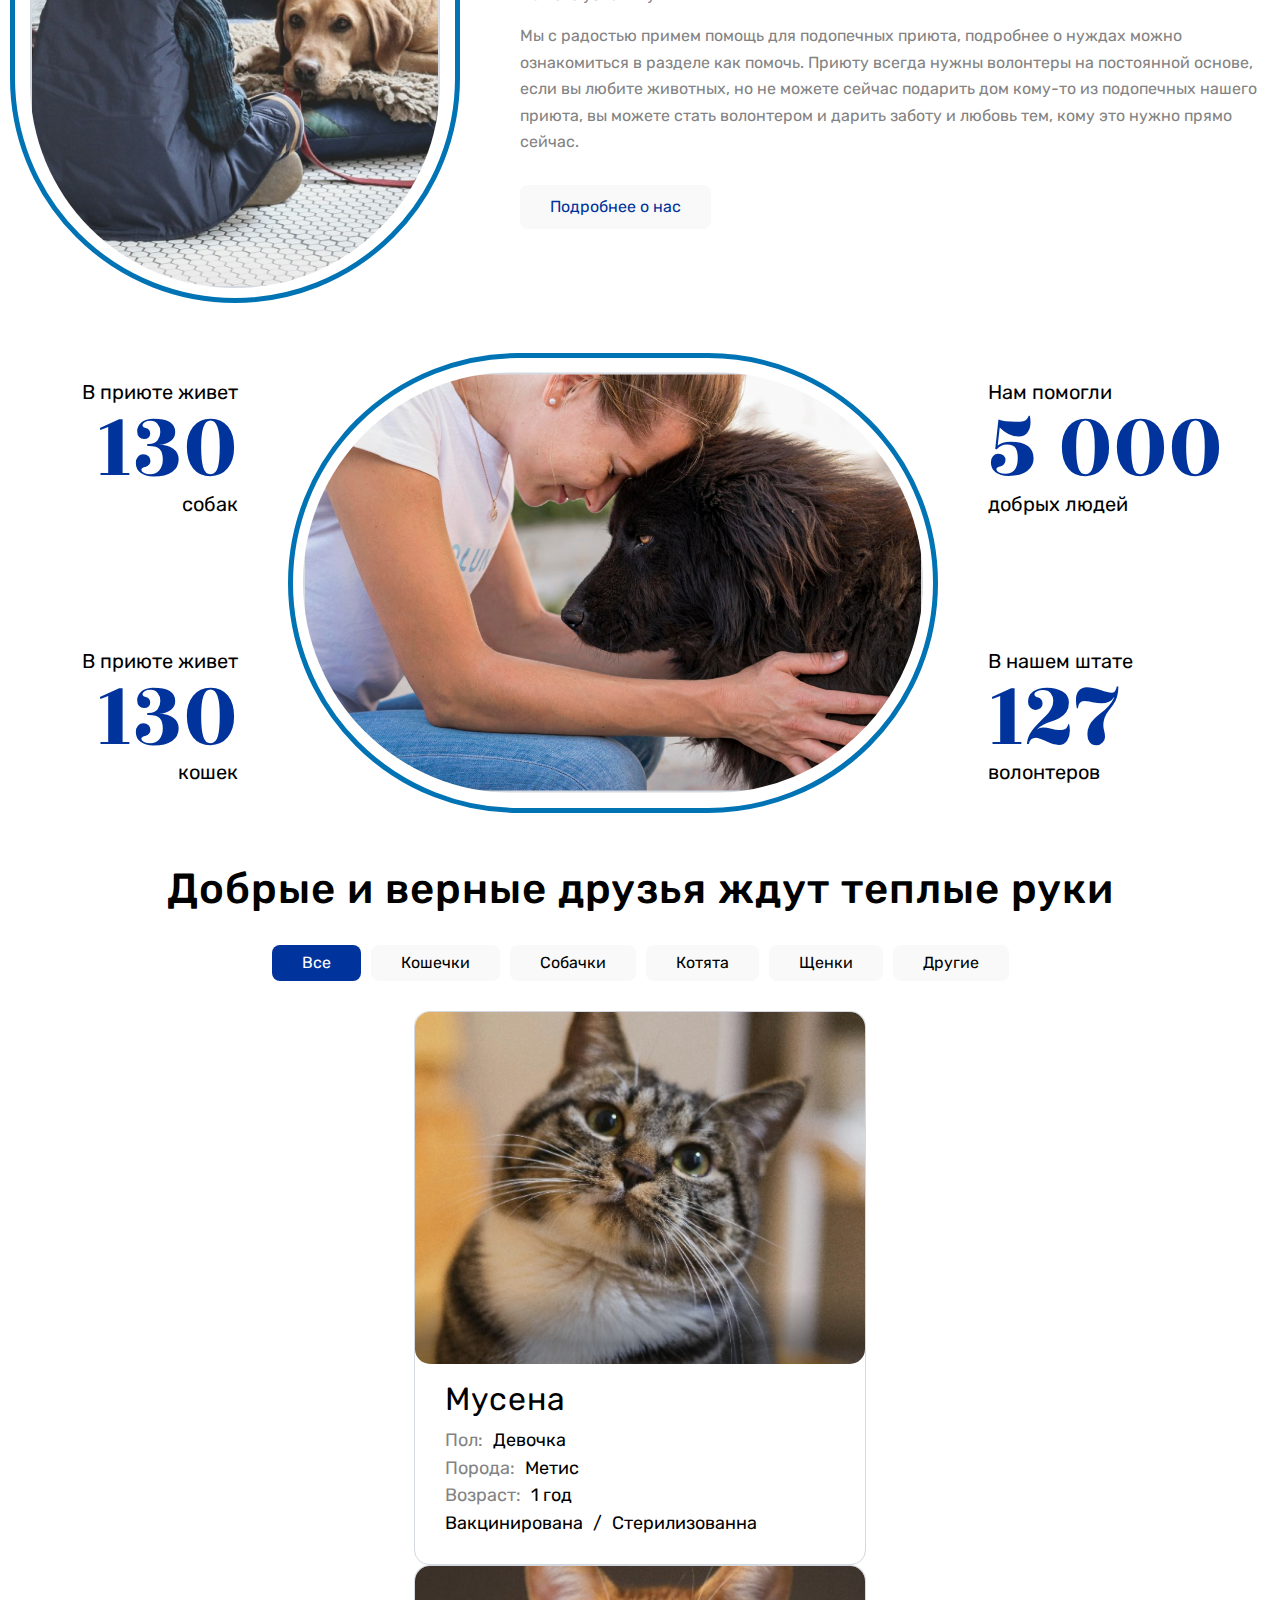
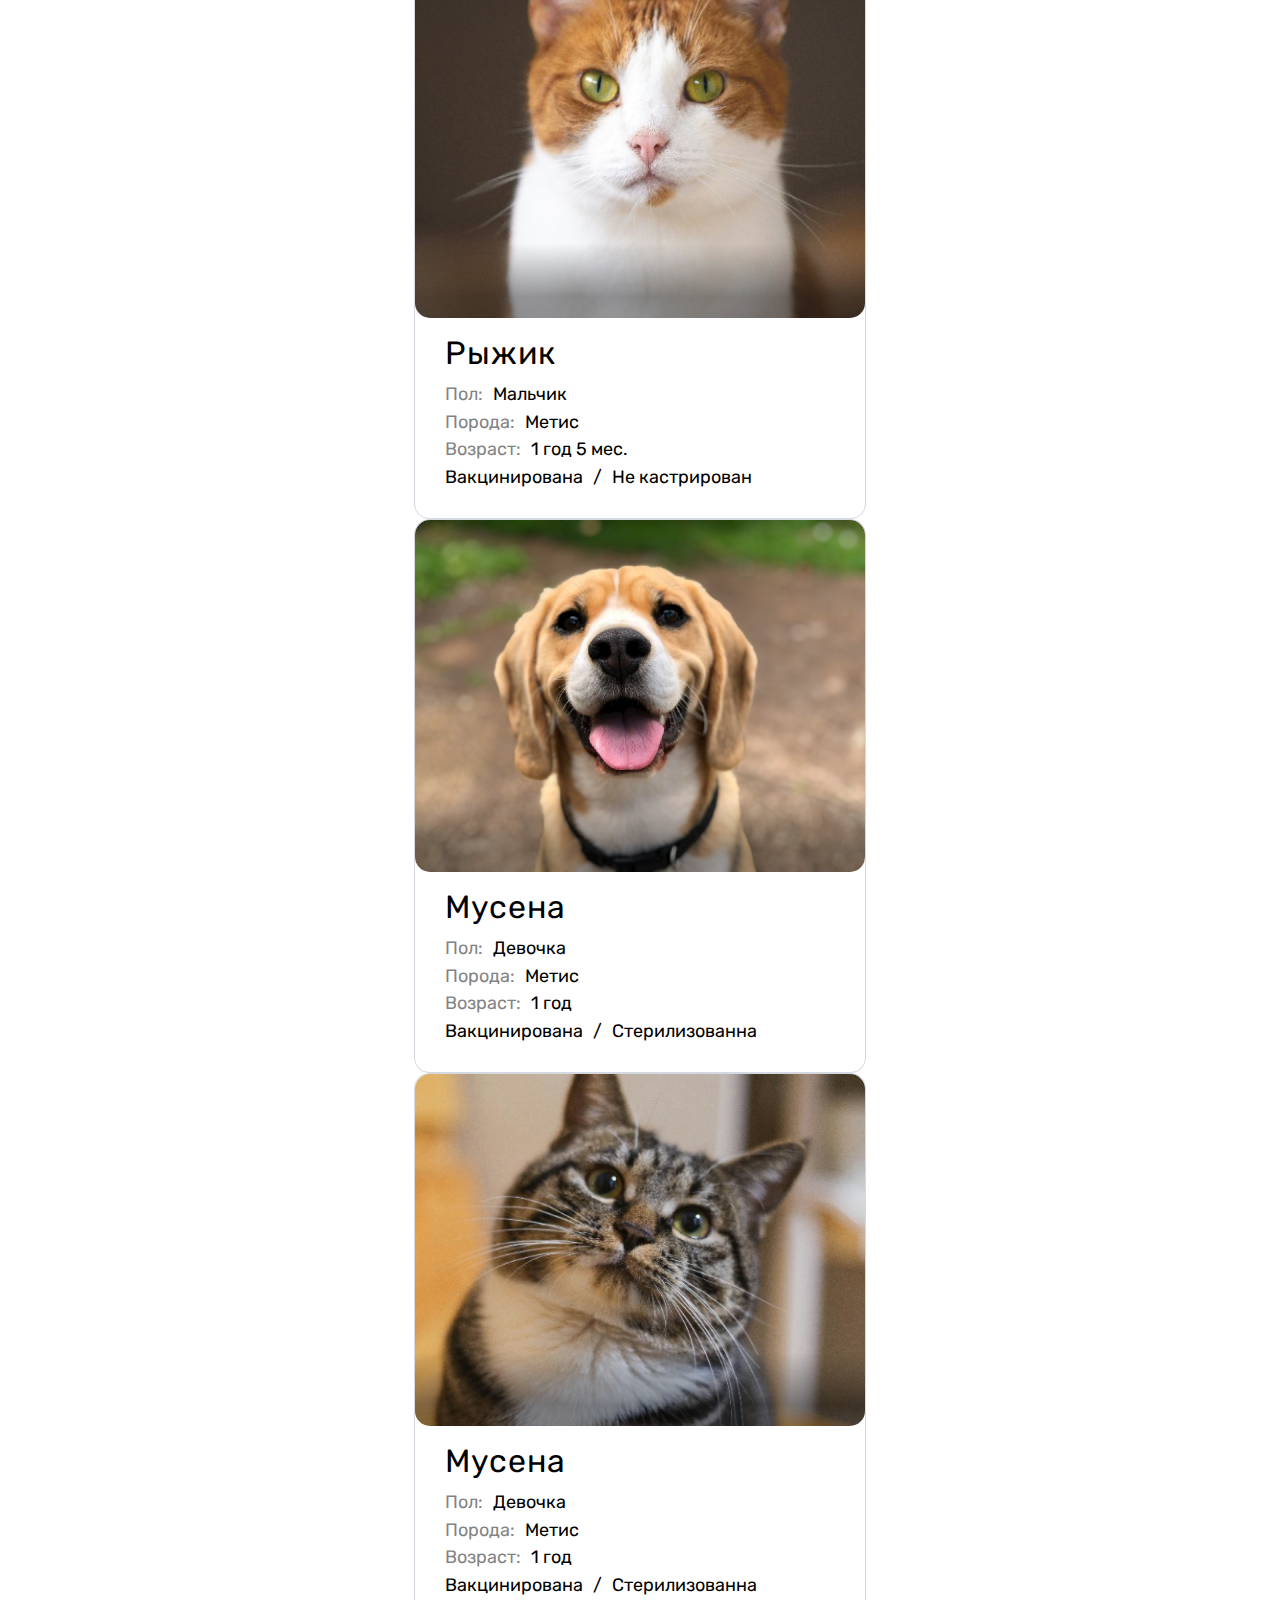
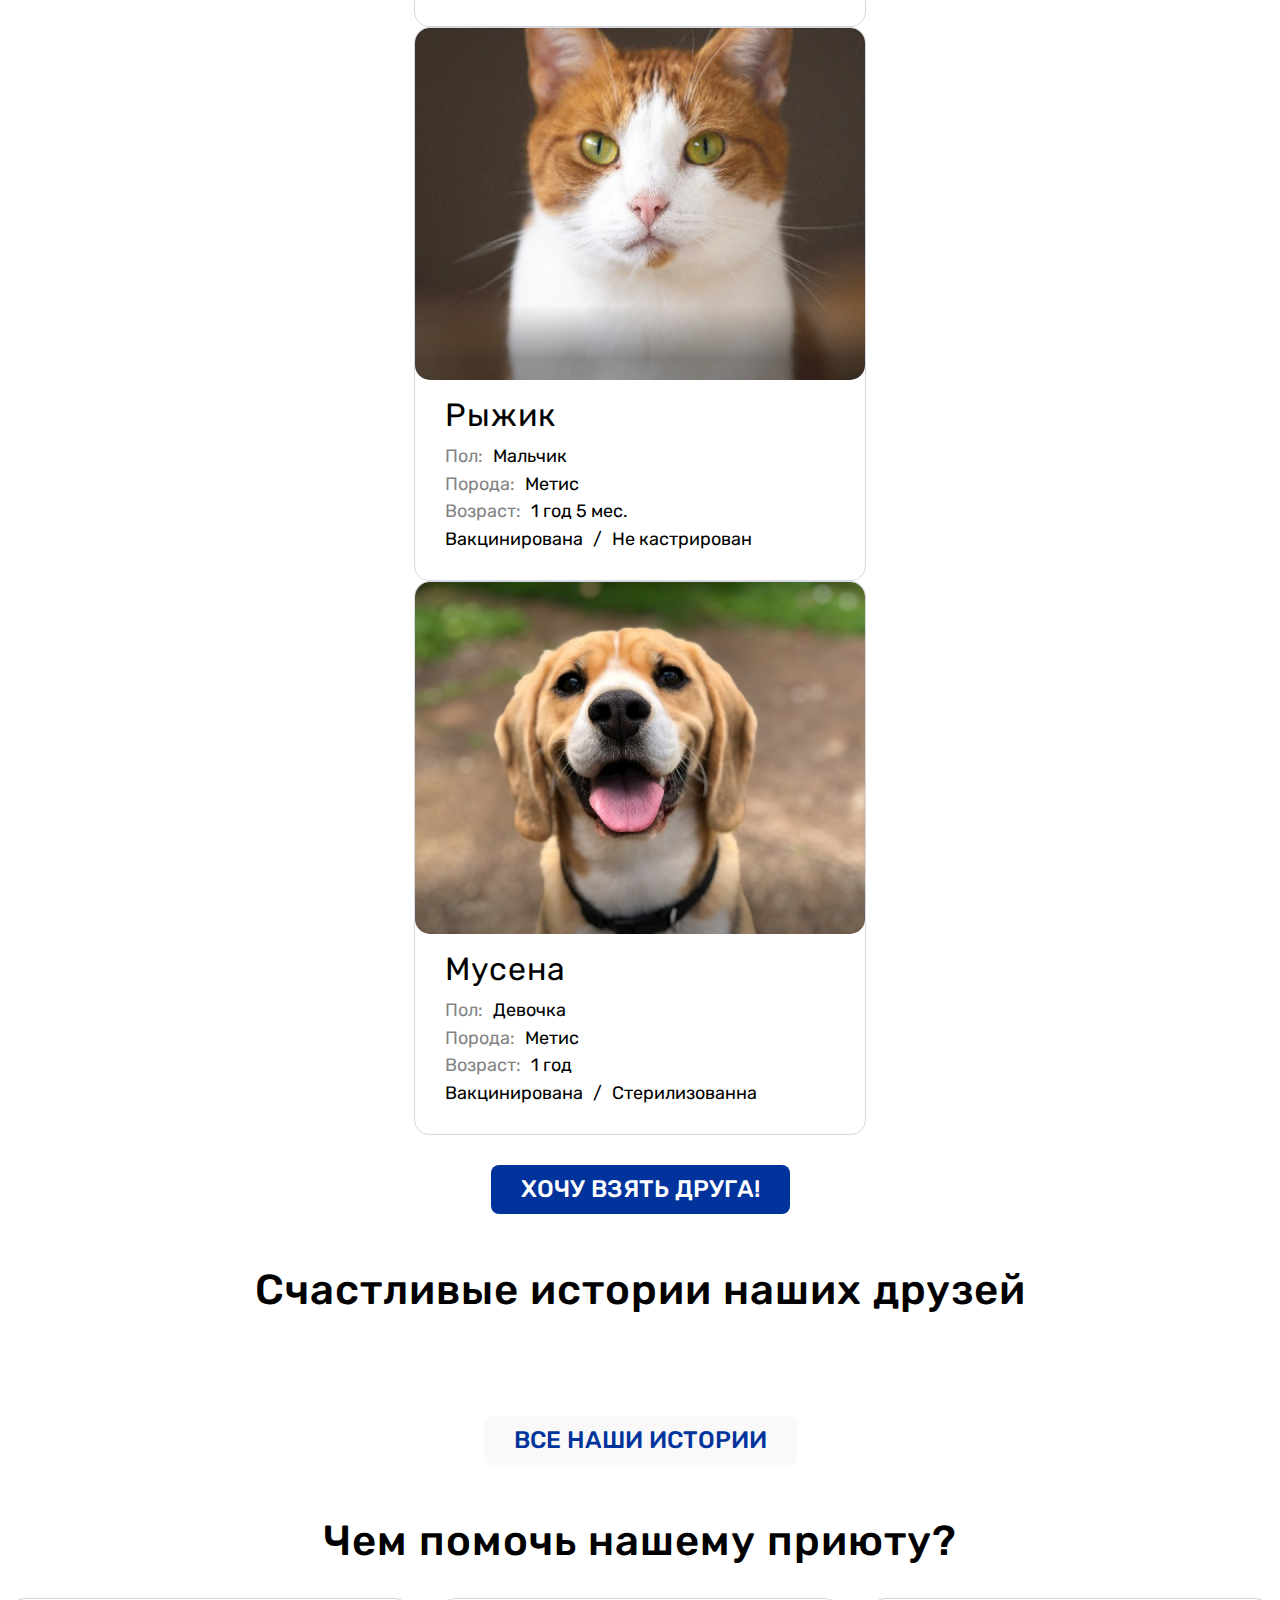
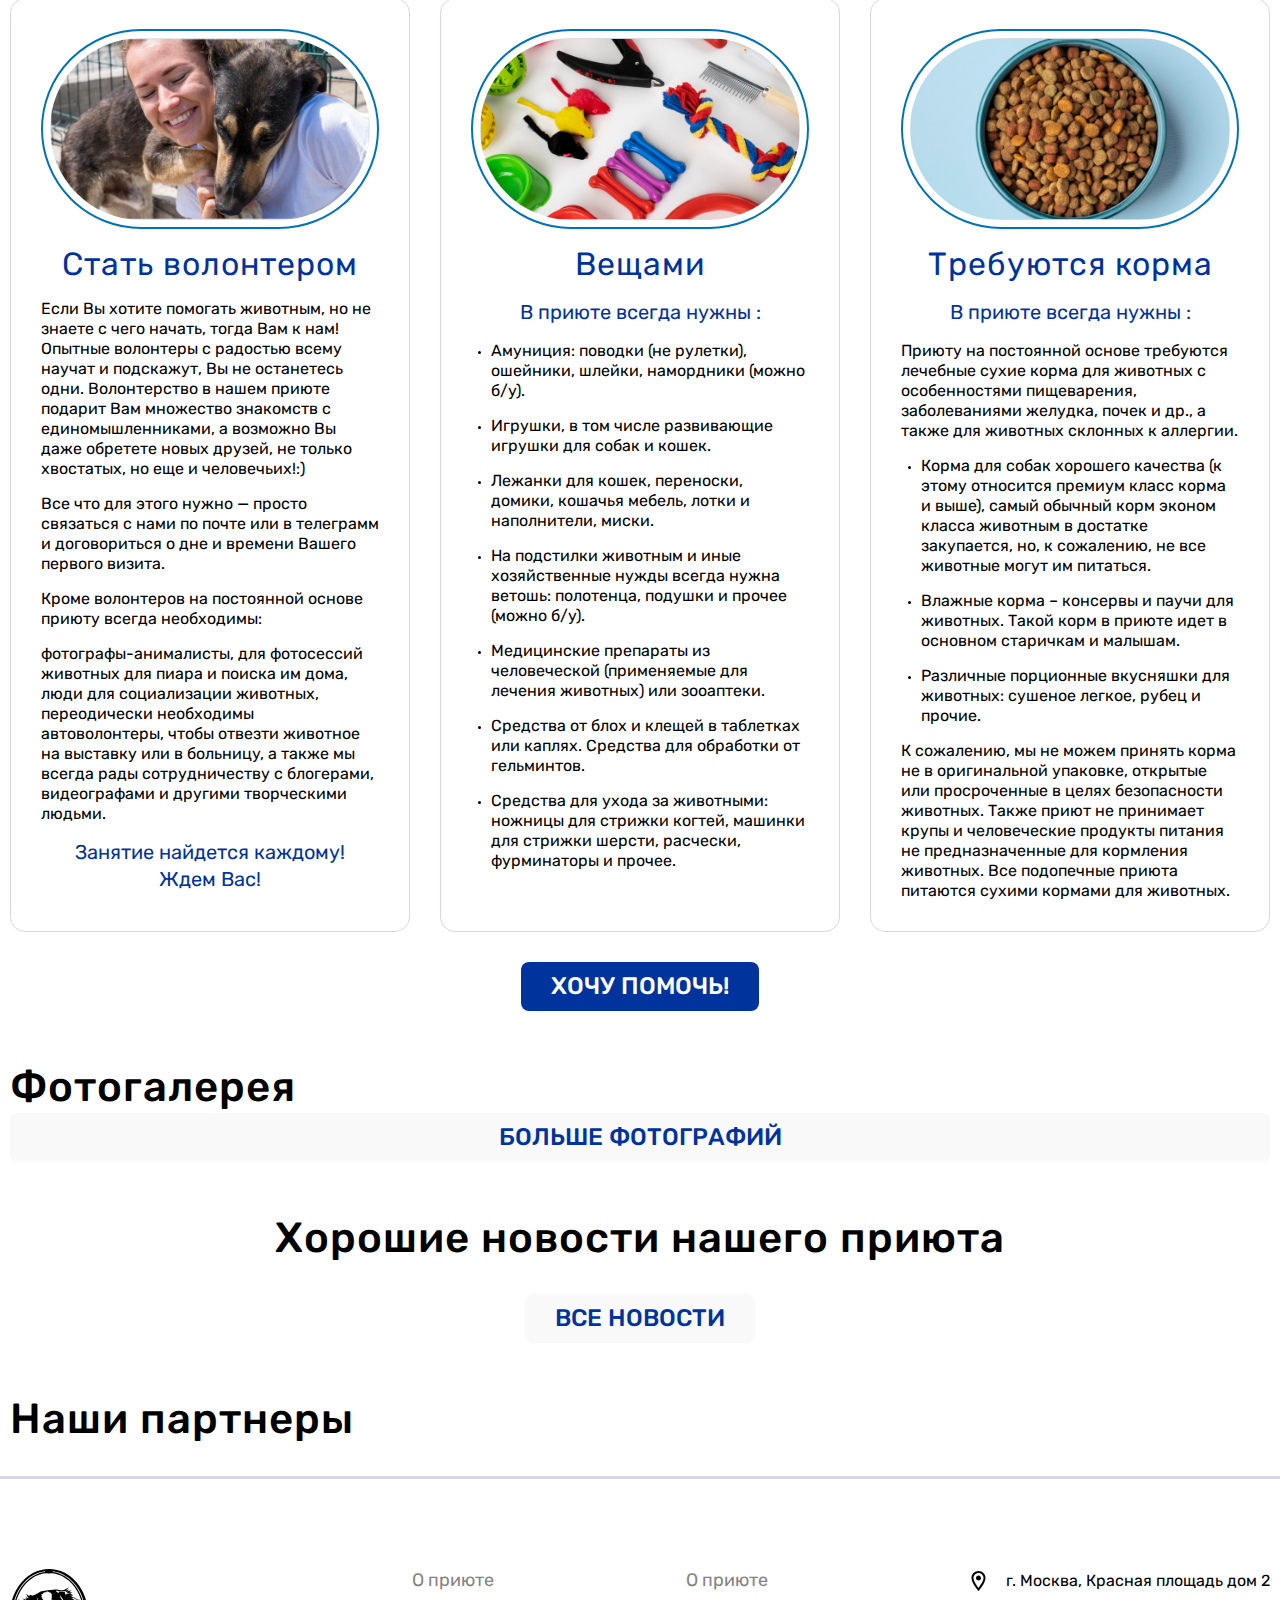
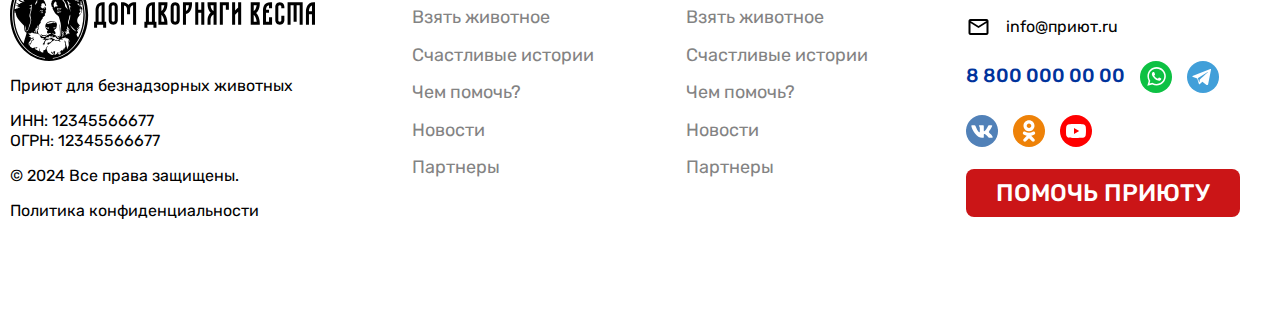
==== commit 7fcf250d: "update pages" ====
--- a/index.html
+++ b/index.html
@@ -154,7 +154,6 @@
 				<div class="animals__filter-wrapper">
 					<div class="animals__filter">
 						<a href="#" class="animals__tab animals__tab-active">Все</a>
-						<a href="#" class="animals__tab">Все</a>
 						<a href="#" class="animals__tab">Кошечки</a>
 						<a href="#" class="animals__tab">Собачки</a>
 						<a href="#" class="animals__tab">Котята</a>
@@ -163,7 +162,7 @@
 					</div>
 				</div>
 
-				<div class="animals__cards">
+				<div class="animals__grid">
 					<a href="#" class="animals__card">
 						<div class="animals__card-image">
 							<img src="/img/animal-1.png" alt="Мусена" loading="lazy">
@@ -183,11 +182,11 @@
 									<span class="text-gray">Возраст:</span>
 									<span>1 год</span>
 								</p>
-								<div class="animals__card-paragraph">
+								<p class="animals__card-paragraph">
 									<span>Вакцинирована</span>
 									<span>/</span>
 									<span>Стерилизованна</span>
-								</div>
+								</p>
 							</div>
 						</div>
 					</a>
@@ -210,11 +209,11 @@
 									<span class="text-gray">Возраст:</span>
 									<span>1 год 5 мес.</span>
 								</p>
-								<div class="animals__card-paragraph">
+								<p class="animals__card-paragraph">
 									<span>Вакцинирована</span>
 									<span>/</span>
 									<span>Не кастрирован</span>
-								</div>
+								</p>
 							</div>
 						</div>
 					</a>
@@ -237,11 +236,11 @@
 									<span class="text-gray">Возраст:</span>
 									<span>1 год</span>
 								</p>
-								<div class="animals__card-paragraph">
+								<p class="animals__card-paragraph">
 									<span>Вакцинирована</span>
 									<span>/</span>
 									<span>Стерилизованна</span>
-								</div>
+								</p>
 							</div>
 						</div>
 					</a>
@@ -264,11 +263,11 @@
 									<span class="text-gray">Возраст:</span>
 									<span>1 год</span>
 								</p>
-								<div class="animals__card-paragraph">
+								<p class="animals__card-paragraph">
 									<span>Вакцинирована</span>
 									<span>/</span>
 									<span>Стерилизованна</span>
-								</div>
+								</p>
 							</div>
 						</div>
 					</a>
@@ -291,11 +290,11 @@
 									<span class="text-gray">Возраст:</span>
 									<span>1 год 5 мес.</span>
 								</p>
-								<div class="animals__card-paragraph">
+								<p class="animals__card-paragraph">
 									<span>Вакцинирована</span>
 									<span>/</span>
 									<span>Не кастрирован</span>
-								</div>
+								</p>
 							</div>
 						</div>
 					</a>
@@ -318,11 +317,11 @@
 									<span class="text-gray">Возраст:</span>
 									<span>1 год</span>
 								</p>
-								<div class="animals__card-paragraph">
+								<p class="animals__card-paragraph">
 									<span>Вакцинирована</span>
 									<span>/</span>
 									<span>Стерилизованна</span>
-								</div>
+								</p>
 							</div>
 						</div>
 					</a>
--- a/styles/style.css
+++ b/styles/style.css
@@ -359,10 +359,6 @@
   border-bottom: 14px solid transparent;
   border-right: 14px solid var(--gray-100);
 }
-a.button {
-  display: inline-block;
-}
-
 a {
   text-decoration: none;
   color: inherit;
@@ -539,7 +535,7 @@
   align-items: center;
   gap: clamp(20px, 5vw, 80px);
 }
-.header__contact-tel a {
+.header__contact-tel {
   white-space: nowrap;
   color: var(--primary-500);
   font-size: 24px;
@@ -709,10 +705,10 @@
   gap: 10px 15px;
   flex-wrap: wrap;
 }
-.footer__contact-tel a {
+.footer__contact-tel {
   white-space: nowrap;
   color: var(--primary-500);
-  font-size: 24px;
+  font-size: clamp(18px, 1.5vw, 24px);
   font-weight: 500;
   line-height: 24.7px; /* 102.917% */
   text-transform: uppercase;
@@ -755,9 +751,6 @@
   .footer__contact {
     align-items: center;
     row-gap: 15px;
-  }
-  .footer__contact-tel a {
-    font-size: 18px;
   }
 }
 @media (max-width: 480px) {
@@ -1605,6 +1598,267 @@
     padding: 0px 15px;
   }
 }
+.contacts__container {
+  display: flex;
+  flex-direction: column;
+  gap: 30px;
+}
+.contacts__content {
+  display: grid;
+  grid-template-columns: repeat(2, 1fr);
+  gap: 30px;
+}
+.contacts__col {
+  display: flex;
+  flex-direction: column;
+  gap: 30px;
+}
+.contacts__tel {
+  white-space: nowrap;
+  color: var(--primary-500);
+  font-size: clamp(24px, 4vw, 42px);
+  font-weight: 500;
+  line-height: 125%;
+  letter-spacing: 1px;
+}
+.contacts__hr {
+  height: 1px;
+  width: 100%;
+  margin: 0;
+  border-width: 0 0 1px 0;
+  border-color: var(--gray-300);
+}
+.contacts__group {
+  display: flex;
+  flex-direction: column;
+  gap: 8px;
+  font-size: clamp(16px, 2vw, 20px);
+  line-height: 135%;
+}
+.contacts__group a {
+  color: var(--primary-500);
+}
+.contacts__group .text-gray {
+  font-size: clamp(14px, 1.5vw, 16px);
+  line-height: 165%;
+}
+.contacts__social {
+  display: flex;
+  justify-content: space-between;
+  align-items: center;
+  gap: 30px;
+  height: 53px;
+}
+.contacts__social-links {
+  display: flex;
+  align-items: center;
+  gap: 25px;
+}
+.contacts__social-link {
+  flex-shrink: 0;
+  width: 53px;
+  height: 53px;
+}
+.contacts__social-link img {
+  width: inherit;
+  height: inherit;
+}
+.contacts__social-button {
+  padding: 12px 60px;
+  min-height: 53px;
+}
+.contacts__grid {
+  display: grid;
+  grid-template-columns: repeat(2, 1fr);
+  gap: 30px;
+}
+
+@media (max-width: 768px) {
+  .contacts__container {
+    gap: 15px;
+  }
+  .contacts__content {
+    display: grid;
+    grid-template-columns: 1fr;
+    gap: 15px;
+  }
+  .contacts__col {
+    gap: 10px;
+  }
+  .contacts__col:nth-child(2) {
+    flex-direction: column-reverse;
+  }
+  .contacts__tel {
+    width: 100%;
+    text-align: left;
+  }
+  .contacts__social {
+    flex-direction: column;
+    justify-content: center;
+    gap: 15px;
+    height: auto;
+  }
+  .contacts__social-links {
+    gap: 21px;
+  }
+  .contacts__social-link {
+    width: 45px;
+    height: 45px;
+  }
+  .contacts__social-link img {
+    width: inherit;
+    height: inherit;
+  }
+  .contacts__grid {
+    grid-template-columns: 1fr;
+    gap: 10px;
+  }
+}
+.map__container {
+  display: flex;
+  flex-direction: column;
+  justify-content: center;
+  align-items: center;
+  gap: 30px;
+  padding: 0px 50px 50px 50px;
+  box-shadow: 0px 46px 80px 0px rgba(40, 54, 91, 0.02), 0px 19.218px 33.422px 0px rgba(40, 54, 91, 0.01), 0px 10.275px 17.869px 0px rgba(40, 54, 91, 0.01), 0px 5.76px 10.017px 0px rgba(40, 54, 91, 0.01), 0px 3.059px 5.32px 0px rgba(40, 54, 91, 0.01), 0px 1.273px 2.214px 0px rgba(40, 54, 91, 0.01);
+  background: var(--white);
+}
+.map__title {
+  color: var(--primary-500);
+  font-size: clamp(24px, 3.5vw, 42px);
+  font-weight: 500;
+  line-height: 125%;
+  letter-spacing: 1px;
+}
+.map__wrapper {
+  width: 100%;
+  overflow: hidden;
+  border-radius: 15px;
+}
+
+@media (max-width: 768px) {
+  .map__section {
+    padding-inline: 0;
+  }
+  .map__container {
+    gap: 15px;
+    padding: 0px 17px 15px 17px;
+  }
+}
+.form {
+  display: flex;
+  flex-direction: column;
+  align-items: center;
+  gap: 30px;
+  max-width: 930px;
+  width: 100%;
+}
+.form__container {
+  display: flex;
+  justify-content: center;
+  gap: 30px;
+}
+.form__title {
+  font-size: clamp(18px, 4vw, 24px);
+  line-height: 102.917%;
+  text-transform: uppercase;
+  text-align: center;
+}
+.form__row {
+  display: grid;
+  grid-template-columns: repeat(2, 1fr);
+  gap: 30px;
+  width: 100%;
+}
+.form__col {
+  display: flex;
+  flex-direction: column;
+  gap: 20px;
+}
+.form__input {
+  display: flex;
+  padding: 10px 20px;
+  align-items: center;
+  border-radius: 8px;
+  border: 1px solid var(--gray-300);
+  background: var(--white);
+  width: 100%;
+  caret-color: var(--gray-500);
+  outline-color: var(--primary-200);
+}
+.form__input:user-invalid {
+  outline-color: var(--highlight-500);
+}
+.form__input::-moz-placeholder {
+  color: var(--black);
+  font-size: clamp(14px, 2vw, 16px);
+  font-weight: 400;
+  line-height: 165%;
+}
+.form__input::placeholder {
+  color: var(--black);
+  font-size: clamp(14px, 2vw, 16px);
+  font-weight: 400;
+  line-height: 165%;
+}
+.form__input ::-moz-placeholder {
+  color: var(--black);
+  font-size: clamp(14px, 2vw, 16px);
+  font-weight: 400;
+  line-height: 165%;
+}
+.form__input-textarea {
+  height: 100%;
+  resize: none;
+}
+.form__privacy {
+  display: flex;
+  justify-content: space-between;
+  align-items: center;
+  gap: 30px;
+  width: 100%;
+}
+.form__text {
+  font-size: clamp(14px, 2vw, 16px);
+  font-weight: 400;
+  line-height: 165%;
+}
+.form__link {
+  color: var(--primary-500);
+}
+.form__button {
+  min-height: 52px;
+  padding: 12px 60px;
+}
+
+@media (max-width: 768px) {
+  .form {
+    gap: 15px;
+  }
+  .form__container {
+    gap: 15px;
+  }
+  .form__row {
+    grid-template-columns: 1fr;
+    gap: 10px;
+  }
+  .form__col {
+    gap: 10px;
+  }
+  .form__input {
+    padding: 10px;
+    width: 100%;
+  }
+  .form__input-textarea {
+    max-height: 400px;
+  }
+  .form__privacy {
+    flex-direction: column;
+    gap: 10px;
+    text-align: center;
+  }
+}
 .mobile-visible {
   display: none;
   justify-content: center;
@@ -1624,6 +1878,14 @@
     display: none;
   }
 }
+.gap-0 {
+  gap: 0;
+}
+
+.gap-15 {
+  gap: 15px;
+}
+
 /* Preset */
 /* @media (max-width: 1200px) {
 }
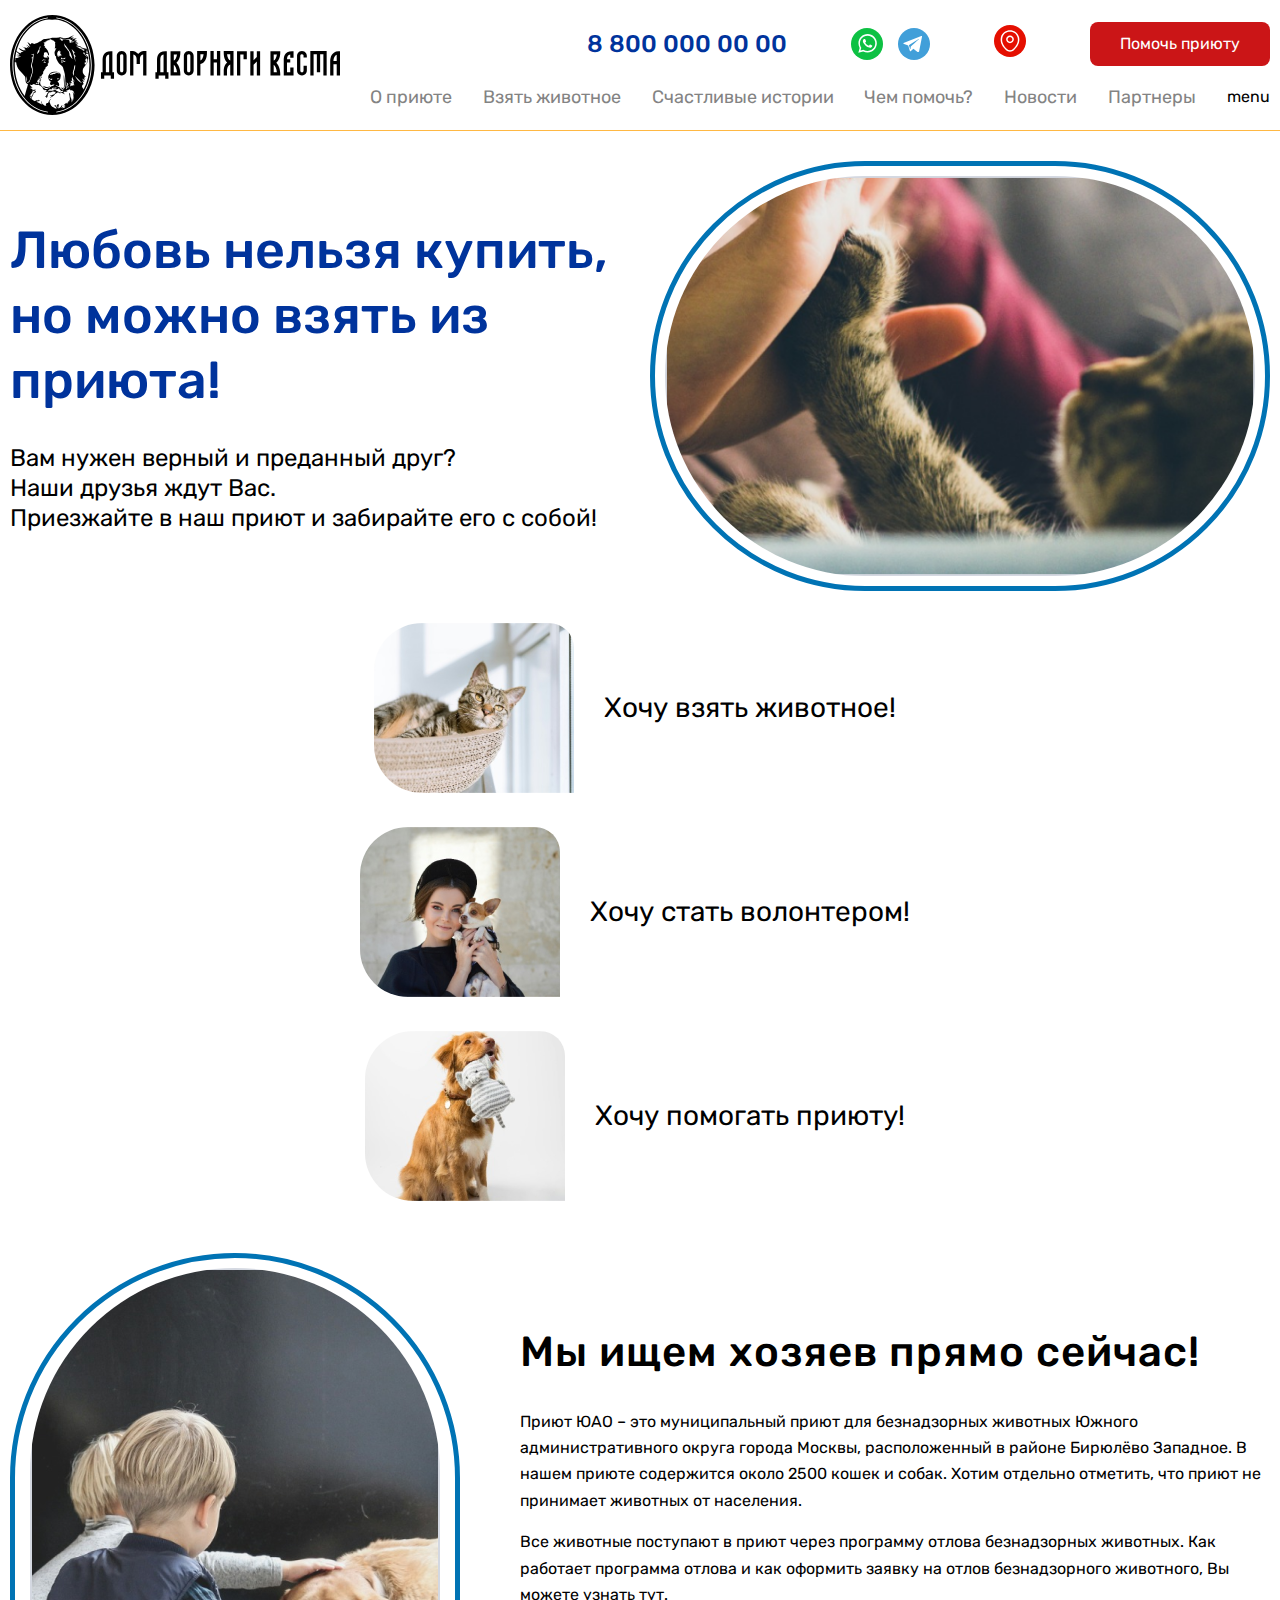
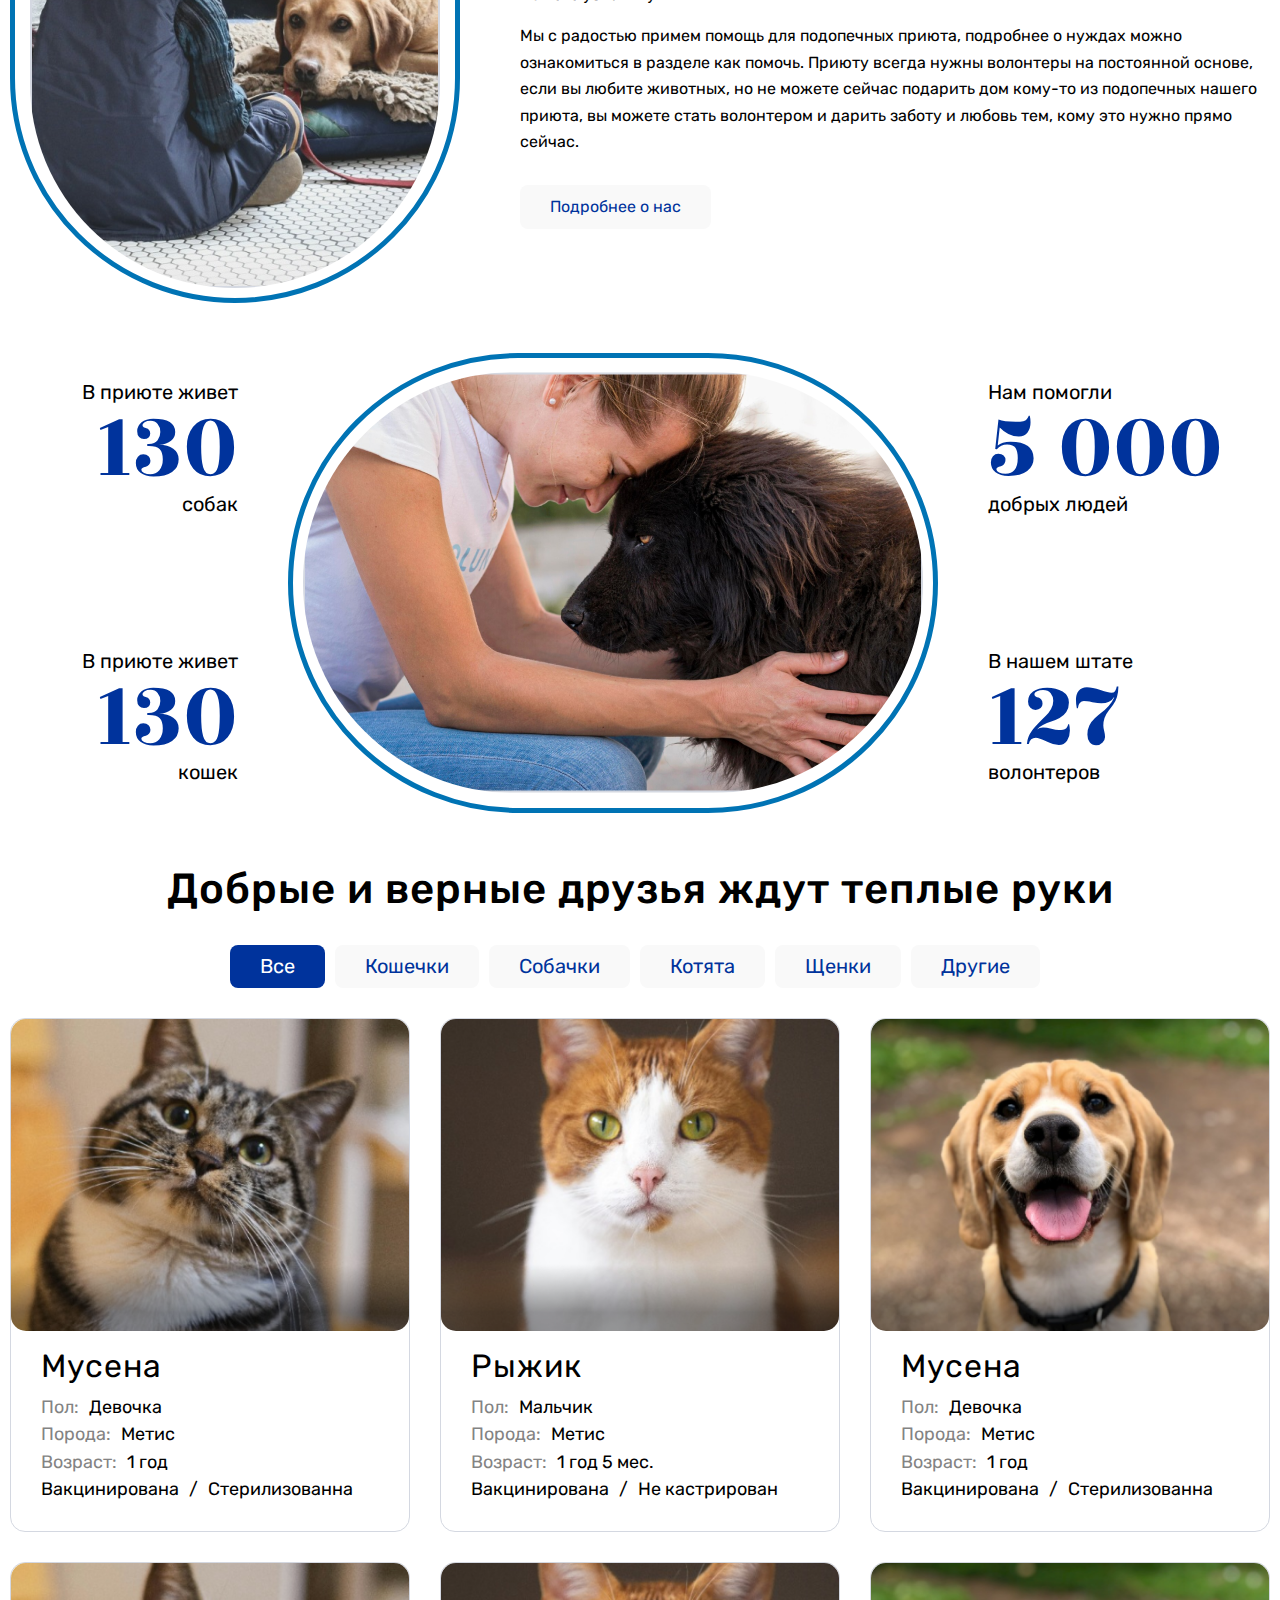
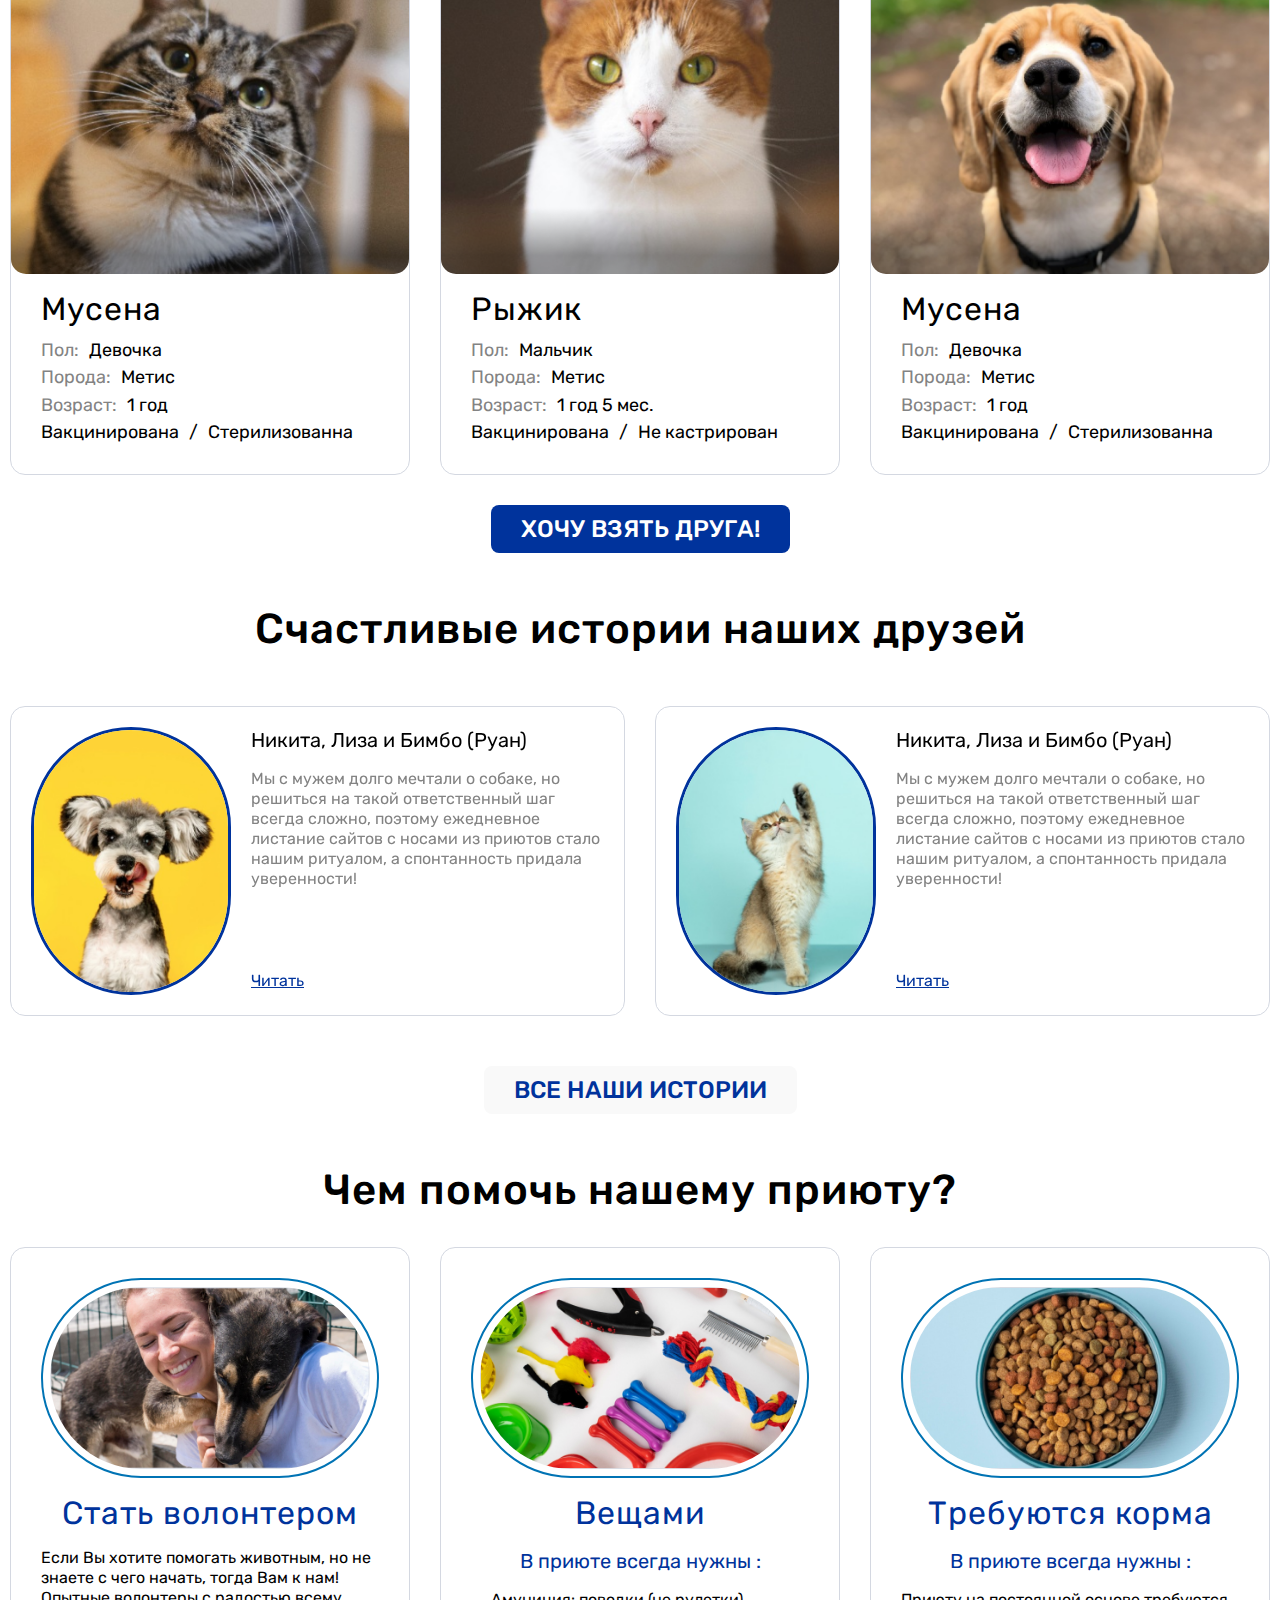
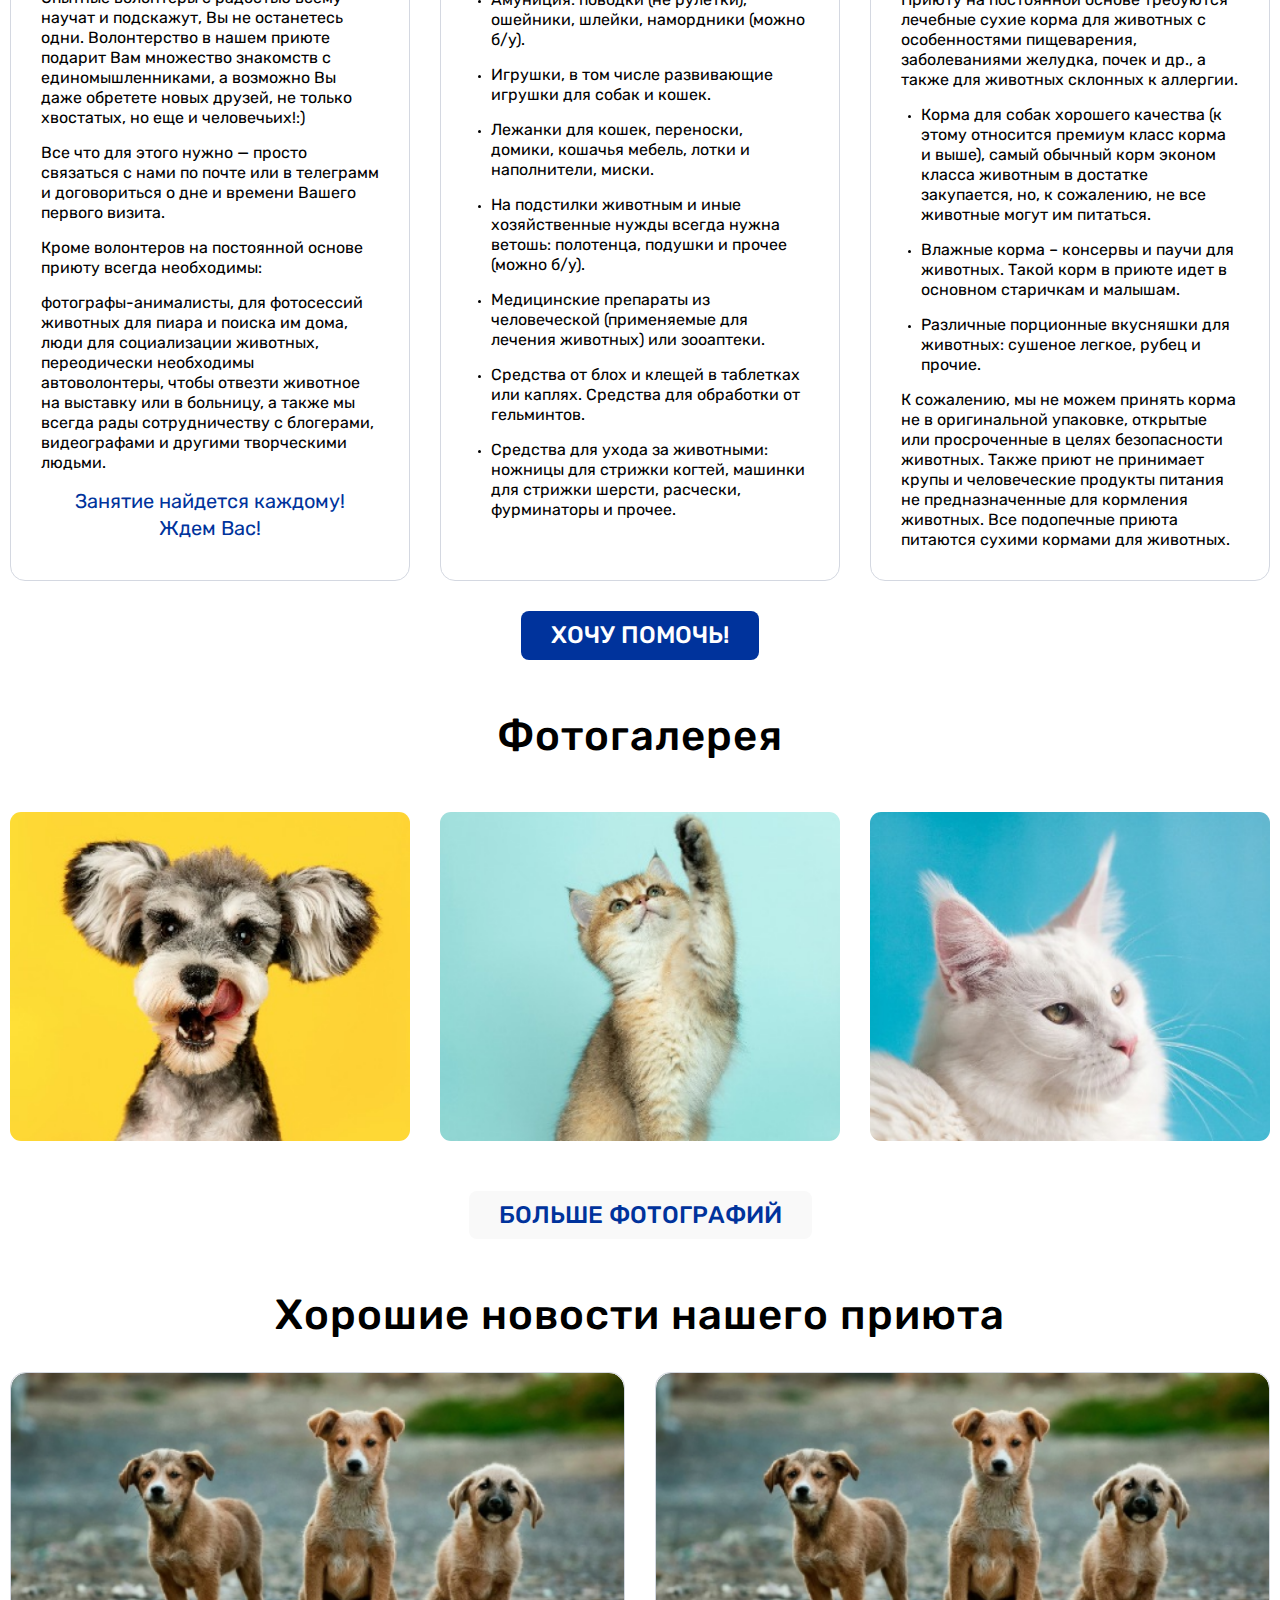
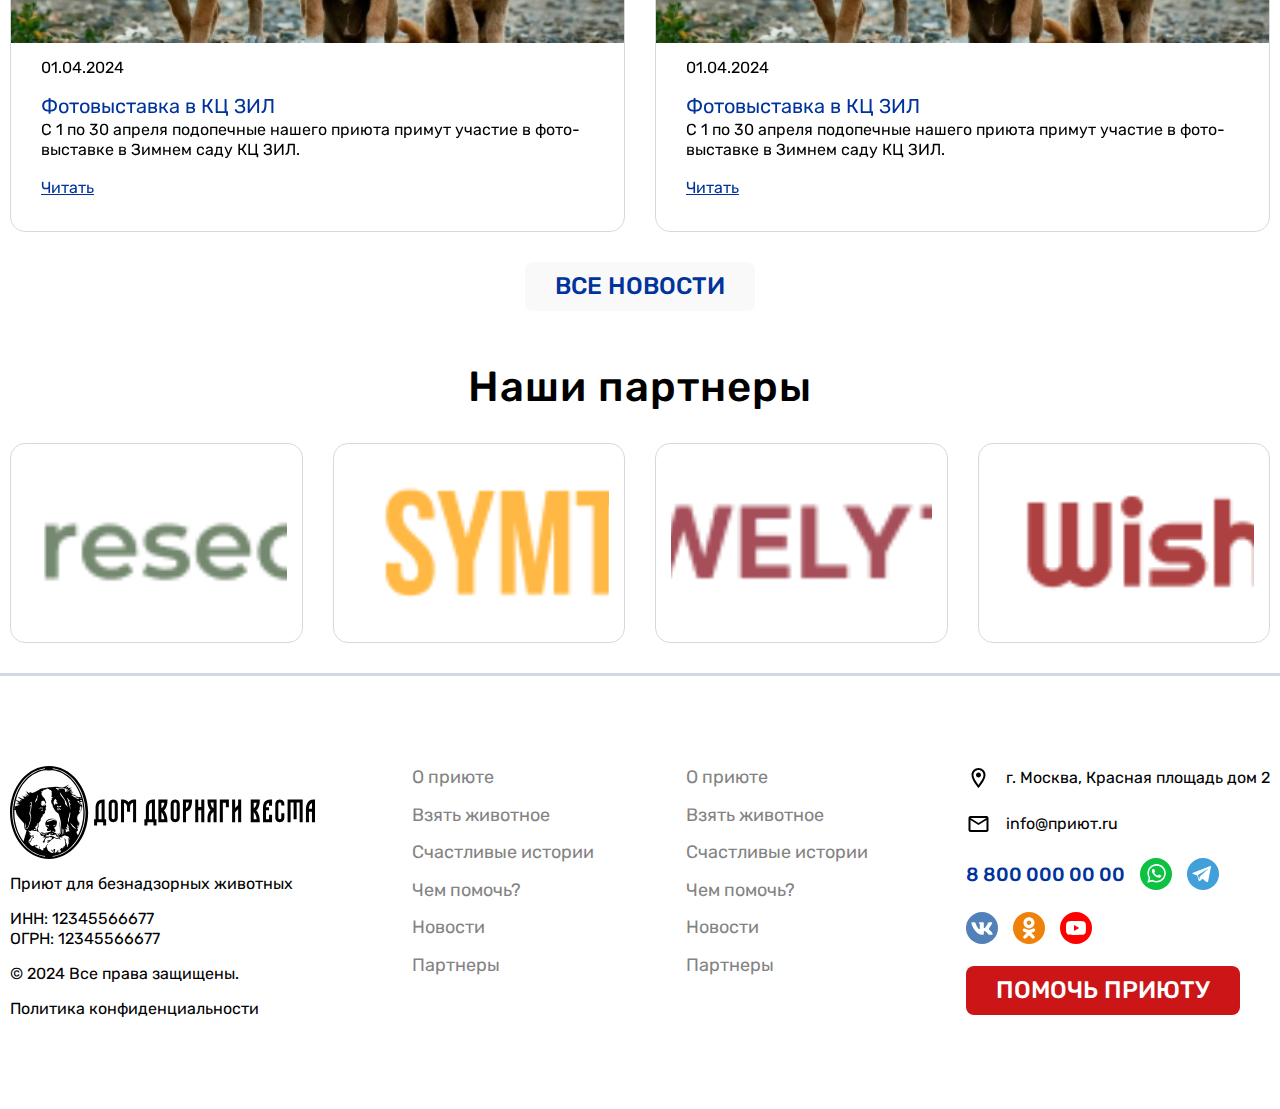
==== commit 5a8ab92f: "add swiper" ====
--- a/index.html
+++ b/index.html
@@ -5,8 +5,10 @@
 	<meta charset="UTF-8">
 	<meta name="viewport" content="width=device-width, initial-scale=1.0">
 	<link rel="shortcut icon" href="/img/icon/favicon-white.svg" type="image/x-icon">
+	<title>Дом дворняги веста</title>
+
+	<link rel="stylesheet" href="https://cdn.jsdelivr.net/npm/swiper@11/swiper-bundle.min.css" />
 	<link rel="stylesheet" href="/styles/style.css">
-	<title>Дом дворняги веста</title>
 </head>
 
 <body>
@@ -151,14 +153,17 @@
 		<section class="container">
 			<div class="animals__container">
 				<h2 class="animals__title">Добрые и верные друзья ждут теплые руки</h2>
-				<div class="animals__filter-wrapper">
-					<div class="animals__filter">
-						<a href="#" class="animals__tab animals__tab-active">Все</a>
-						<a href="#" class="animals__tab">Кошечки</a>
-						<a href="#" class="animals__tab">Собачки</a>
-						<a href="#" class="animals__tab">Котята</a>
-						<a href="#" class="animals__tab">Щенки</a>
-						<a href="#" class="animals__tab">Другие</a>
+				<div class="animals__filter">
+					<div class="animals__tabs swiper">
+						<div class="swiper-wrapper">
+							<div class="swiper-slide"><a href="#" class="animals__tab animals__tab-active">Все</a></div>
+							<div class="swiper-slide"><a href="#" class="animals__tab">Кошечки</a></div>
+							<div class="swiper-slide"><a href="#" class="animals__tab">Собачки</a></div>
+							<div class="swiper-slide"><a href="#" class="animals__tab">Котята</a></div>
+							<div class="swiper-slide"><a href="#" class="animals__tab">Щенки</a></div>
+							<div class="swiper-slide"><a href="#" class="animals__tab">Другие</a></div>
+						</div>
+						<div class="swiper-scrollbar"></div>
 					</div>
 				</div>
 
@@ -333,10 +338,77 @@
 			</div>
 		</section>
 
-		<section class="container">
+		<section>
 			<div class="histories__container">
-				<h2 class="histories__title">Счастливые истории наших друзей</h2>
-				<div class="histories__swiper"></div>
+				<div class="container">
+					<h2 class="histories__title">Счастливые истории наших друзей</h2>
+				</div>
+				<div class="histories__swiper swiper">
+					<div class="swiper-wrapper">
+						<div class="swiper-slide">
+							<div class="histories__card">
+								<div class="histories__card-image">
+									<img src="/img/happy-1.png" alt="Никита, Лиза и Бимбо (Руан)">
+								</div>
+								<div class="histories__card-content">
+									<h3 class="histories__card-title">Никита, Лиза и Бимбо (Руан)</h3>
+									<div class="histories__card-text">
+										<p>Mы с мужем долго мечтали о собаке, но решиться на такой ответственный шаг всегда сложно, поэтому
+											ежедневное листание сайтов с носами из приютов стало нашим ритуалом, а спонтанность придала
+											уверенности!</p>
+									</div>
+									<a href="#" class="histories__card-link">Читать</a>
+								</div>
+							</div>
+						</div>
+						<div class="swiper-slide">
+							<div class="histories__card">
+								<div class="histories__card-image">
+									<img src="/img/happy-2.png" alt="Никита, Лиза и Бимбо (Руан)">
+								</div>
+								<div class="histories__card-content">
+									<h3 class="histories__card-title">Никита, Лиза и Бимбо (Руан)</h3>
+									<div class="histories__card-text">
+										<p>Mы с мужем долго мечтали о собаке, но решиться на такой ответственный шаг всегда сложно, поэтому
+											ежедневное листание сайтов с носами из приютов стало нашим ритуалом, а спонтанность придала
+											уверенности!</p>
+									</div>
+									<a href="#" class="histories__card-link">Читать</a>
+								</div>
+							</div>
+						</div>
+						<div class="swiper-slide">
+							<div class="histories__card">
+								<div class="histories__card-image">
+									<img src="/img/happy-3.png" alt="Анна и Мона (Чита)">
+								</div>
+								<div class="histories__card-content">
+									<h3 class="histories__card-title">Анна и Мона (Чита)</h3>
+									<div class="histories__card-text">
+										<p>Малышка Чита обрела дом и новое имя - теперь она Мона! Скоро здесь будет счастливая история от
+											хозяйки
+											Моны :)</p>
+									</div>
+									<a href="#" class="histories__card-link">Читать</a>
+								</div>
+							</div>
+						</div>
+						<div class="swiper-slide">
+							<div class="histories__card">
+								<div class="histories__card-image">
+									<img src="/img/happy-4.png" alt="Анна и Баффи (Келли)">
+								</div>
+								<div class="histories__card-content">
+									<h3 class="histories__card-title">Анна и Баффи (Келли)</h3>
+									<div class="histories__card-text">
+										<p>Ура! Красавица Келли обрела свой дом! Скоро тут будет ее счастливая история.</p>
+									</div>
+									<a href="#" class="histories__card-link">Читать</a>
+								</div>
+							</div>
+						</div>
+					</div>
+				</div>
 				<a href="#" class="histories__button button button-uppercase button-gray">Все наши истории</a>
 			</div>
 		</section>
@@ -412,9 +484,56 @@
 			</div>
 		</section>
 
-		<section class="container">
+		<section>
 			<div class="gallery__container">
-				<h2 class="gallery__title">Фотогалерея</h2>
+				<div class="container">
+					<h2 class="gallery__title">Фотогалерея</h2>
+				</div>
+				<div class="gallery__swiper swiper">
+					<div class="swiper-wrapper">
+						<div class="swiper-slide">
+							<div class="gallery__image">
+								<img src="/img/gallery-1.png" alt="Руан">
+							</div>
+						</div>
+						<div class="swiper-slide">
+							<div class="gallery__image">
+								<img src="/img/gallery-2.png" alt="Руан">
+							</div>
+						</div>
+						<div class="swiper-slide">
+							<div class="gallery__image">
+								<img src="/img/gallery-3.png" alt="Чита">
+							</div>
+						</div>
+						<div class="swiper-slide">
+							<div class="gallery__image">
+								<img src="/img/gallery-4.png" alt="Келли">
+							</div>
+						</div>
+						<div class="swiper-slide">
+							<div class="gallery__image">
+								<img src="/img/gallery-1.png" alt="Руан">
+							</div>
+						</div>
+						<div class="swiper-slide">
+							<div class="gallery__image">
+								<img src="/img/gallery-2.png" alt="Руан">
+							</div>
+						</div>
+						<div class="swiper-slide">
+							<div class="gallery__image">
+								<img src="/img/gallery-3.png" alt="Чита">
+							</div>
+						</div>
+						<div class="swiper-slide">
+							<div class="gallery__image">
+								<img src="/img/gallery-4.png" alt="Келли">
+							</div>
+						</div>
+
+					</div>
+				</div>
 				<a href="#" class="gallery__button button button-uppercase button-gray">Больше фотографий</a>
 			</div>
 		</section>
@@ -422,6 +541,113 @@
 		<section class="container">
 			<div class="news__container">
 				<h2 class="news__title">Хорошие новости нашего приюта</h2>
+				<div class="news__swiper swiper">
+					<div class="swiper-wrapper">
+						<div class="swiper-slide">
+							<div class="news__card">
+								<div class="news__card-image">
+									<img src="/img/news-1.png" alt="Фотовыставка в КЦ ЗИЛ">
+								</div>
+								<div class="news__card-content">
+									<p class="news__card-date">01.04.2024</p>
+									<div class="news__card-group">
+										<h3 class="news__card-title">Фотовыставка в КЦ ЗИЛ</h3>
+										<p class="news__card-text">
+											С 1 по 30 апреля подопечные нашего приюта примут участие в фото-выставке в Зимнем саду КЦ ЗИЛ.
+										</p>
+									</div>
+									<a href="#" class="news__card-link">Читать</a>
+								</div>
+							</div>
+						</div>
+						<div class="swiper-slide">
+							<div class="news__card">
+								<div class="news__card-image">
+									<img src="/img/news-1.png" alt="Фотовыставка в КЦ ЗИЛ">
+								</div>
+								<div class="news__card-content">
+									<p class="news__card-date">01.04.2024</p>
+									<div class="news__card-group">
+										<h3 class="news__card-title">Фотовыставка в КЦ ЗИЛ</h3>
+										<p class="news__card-text">
+											С 1 по 30 апреля подопечные нашего приюта примут участие в фото-выставке в Зимнем саду КЦ ЗИЛ.
+										</p>
+									</div>
+									<a href="#" class="news__card-link">Читать</a>
+								</div>
+							</div>
+						</div>
+						<div class="swiper-slide">
+							<div class="news__card">
+								<div class="news__card-image">
+									<img src="/img/news-1.png" alt="Фотовыставка в КЦ ЗИЛ">
+								</div>
+								<div class="news__card-content">
+									<p class="news__card-date">01.04.2024</p>
+									<div class="news__card-group">
+										<h3 class="news__card-title">Фотовыставка в КЦ ЗИЛ</h3>
+										<p class="news__card-text">
+											С 1 по 30 апреля подопечные нашего приюта примут участие в фото-выставке в Зимнем саду КЦ ЗИЛ.
+										</p>
+									</div>
+									<a href="#" class="news__card-link">Читать</a>
+								</div>
+							</div>
+						</div>
+						<div class="swiper-slide">
+							<div class="news__card">
+								<div class="news__card-image">
+									<img src="/img/news-1.png" alt="Фотовыставка в КЦ ЗИЛ">
+								</div>
+								<div class="news__card-content">
+									<p class="news__card-date">01.04.2024</p>
+									<div class="news__card-group">
+										<h3 class="news__card-title">Фотовыставка в КЦ ЗИЛ</h3>
+										<p class="news__card-text">
+											С 1 по 30 апреля подопечные нашего приюта примут участие в фото-выставке в Зимнем саду КЦ ЗИЛ.
+										</p>
+									</div>
+									<a href="#" class="news__card-link">Читать</a>
+								</div>
+							</div>
+						</div>
+						<div class="swiper-slide">
+							<div class="news__card">
+								<div class="news__card-image">
+									<img src="/img/news-1.png" alt="Фотовыставка в КЦ ЗИЛ">
+								</div>
+								<div class="news__card-content">
+									<p class="news__card-date">01.04.2024</p>
+									<div class="news__card-group">
+										<h3 class="news__card-title">Фотовыставка в КЦ ЗИЛ</h3>
+										<p class="news__card-text">
+											С 1 по 30 апреля подопечные нашего приюта примут участие в фото-выставке в Зимнем саду КЦ ЗИЛ.
+										</p>
+									</div>
+									<a href="#" class="news__card-link">Читать</a>
+								</div>
+							</div>
+						</div>
+						<div class="swiper-slide">
+							<div class="news__card">
+								<div class="news__card-image">
+									<img src="/img/news-1.png" alt="Фотовыставка в КЦ ЗИЛ">
+								</div>
+								<div class="news__card-content">
+									<p class="news__card-date">01.04.2024</p>
+									<div class="news__card-group">
+										<h3 class="news__card-title">Фотовыставка в КЦ ЗИЛ</h3>
+										<p class="news__card-text">
+											С 1 по 30 апреля подопечные нашего приюта примут участие в фото-выставке в Зимнем саду КЦ ЗИЛ.
+										</p>
+									</div>
+									<a href="#" class="news__card-link">Читать</a>
+								</div>
+							</div>
+						</div>
+
+					</div>
+				</div>
 				<a href="#" class="news__button button button-uppercase button-gray">Все новости</a>
 			</div>
 		</section>
@@ -429,8 +655,35 @@
 		<section class="container">
 			<div class="partner__container">
 				<h2 class="partner__title">Наши партнеры</h2>
-
-
+				<div class="partner__swiper swiper">
+					<div class="swiper-wrapper">
+						<div class="swiper-slide">
+							<div class="partner__image">
+								<img src="/img/Resecurb.png" alt="Resecurb">
+							</div>
+						</div>
+						<div class="swiper-slide">
+							<div class="partner__image">
+								<img src="/img/Symtric.png" alt="Symtric">
+							</div>
+						</div>
+						<div class="swiper-slide">
+							<div class="partner__image">
+								<img src="/img/Welytics.png" alt="Welytics">
+							</div>
+						</div>
+						<div class="swiper-slide">
+							<div class="partner__image">
+								<img src="/img/Wishelp.png" alt="Wishelp">
+							</div>
+						</div>
+						<div class="swiper-slide">
+							<div class="partner__image">
+								<img src="/img/Jiggle.png" alt="Jiggle">
+							</div>
+						</div>
+					</div>
+				</div>
 			</div>
 		</section>
 
@@ -495,6 +748,7 @@
 		</div>
 	</footer>
 
+	<script src="https://cdn.jsdelivr.net/npm/swiper@11/swiper-bundle.min.js"></script>
 	<script src="/scripts/script.js"></script>
 </body>
 
--- a/styles/style.css
+++ b/styles/style.css
@@ -229,7 +229,7 @@
   font-size: 16px;
   font-style: normal;
   font-weight: 400;
-  line-height: 125%; /* 20px */
+  line-height: 125%;
 }
 
 html {
@@ -245,14 +245,14 @@
   color: var(--primary-500);
   font-size: clamp(28px, 4.5vw, 52px);
   font-weight: 500;
-  line-height: 125%; /* 65px */
+  line-height: 125%;
 }
 
 h2 {
   color: var(--black);
   font-size: clamp(24px, 4vw, 42px);
   font-weight: 500;
-  line-height: 125%; /* 52.5px */
+  line-height: 125%;
   letter-spacing: 1px;
 }
 
@@ -280,6 +280,10 @@
     padding: 0 17px;
   }
 }
+section:not([class]) {
+  width: 100%;
+}
+
 .button {
   position: relative;
   padding: 12px 30px;
@@ -291,7 +295,7 @@
   text-align: center;
   font-size: 16px;
   font-weight: 400;
-  line-height: 125%; /* 20px */
+  line-height: 125%;
 }
 .button:hover {
   cursor: pointer;
@@ -304,7 +308,7 @@
 .button-uppercase {
   font-size: clamp(18px, 3vw, 24px);
   font-weight: 500;
-  line-height: 24.7px; /* 102.917% */
+  line-height: 102.917%;
   text-transform: uppercase;
 }
 .button-secondary {
@@ -365,7 +369,7 @@
 }
 a:hover {
   cursor: pointer;
-  color: var(--primary-500);
+  color: inherit;
 }
 a:active {
   color: var(--primary-500);
@@ -375,10 +379,10 @@
   color: var(--gray-500);
   font-size: 18px;
   font-weight: 400;
-  line-height: 125%; /* 22.5px */
+  line-height: 125%;
 }
 .link-nav:hover {
-  color: var(--black);
+  color: var(--primary-500);
 }
 .link-nav:active {
   color: var(--primary-500);
@@ -395,10 +399,9 @@
   display: flex;
   flex-direction: column;
   gap: 15px;
-  color: var(--gray-500);
   font-size: clamp(14px, 3vw, 16px);
   font-weight: 400;
-  line-height: 165%; /* 26.4px */
+  line-height: 165%;
 }
 .text-gray {
   color: var(--gray-500);
@@ -409,19 +412,19 @@
 
 @media (max-width: 480px) {
   .text {
-    line-height: 135%; /* 18.9px */
+    line-height: 135%;
   }
 }
 .p {
   color: var(--black);
   font-size: clamp(14px, 3vw, 16px);
   font-weight: 400;
-  line-height: 125%; /* 20px */
+  line-height: 125%;
 }
 
 @media (max-width: 480px) {
   .p {
-    line-height: 135%; /* 18.9px */
+    line-height: 135%;
   }
 }
 .frame {
@@ -467,7 +470,7 @@
   font-family: Poppins;
   font-size: 14px;
   font-weight: 500;
-  line-height: 20px; /* 142.857% */
+  line-height: 142.857%;
 }
 .pagination-item:hover {
   background: var(--gray-100);
@@ -490,6 +493,39 @@
   content: url("/img/icon/arrow-next.svg");
   height: 16px;
   width: 16px;
+}
+
+.swiper {
+  width: 100%;
+}
+
+.swiper-slide {
+  display: flex;
+  height: auto;
+}
+
+.swiper-slide img {
+  display: block;
+  width: 100%;
+  height: 100%;
+  -o-object-fit: cover;
+     object-fit: cover;
+}
+
+.swiper-button-prev {
+  width: 32px;
+  height: 32px;
+  z-index: 1;
+  left: 0;
+  background: url("/img/icon/arrow-prev.svg") no-repeat center;
+}
+
+.swiper-button-next {
+  width: 32px;
+  height: 32px;
+  z-index: 1;
+  right: 0;
+  background: url("/img/icon/arrow-next.svg") no-repeat center;
 }
 
 .header {
@@ -540,8 +576,11 @@
   color: var(--primary-500);
   font-size: 24px;
   font-weight: 500;
-  line-height: 24.7px; /* 102.917% */
+  line-height: 102.917%;
   text-transform: uppercase;
+}
+.header__contact-tel:hover {
+  color: var(--primary-200);
 }
 .header__contact-social {
   display: flex;
@@ -622,7 +661,7 @@
   color: var(--gray-800);
   font-size: 14px;
   font-weight: 400;
-  line-height: 125%; /* 17.5px */
+  line-height: 125%;
 }
 .breadcrumbs__item::after {
   content: "";
@@ -710,8 +749,11 @@
   color: var(--primary-500);
   font-size: clamp(18px, 1.5vw, 24px);
   font-weight: 500;
-  line-height: 24.7px; /* 102.917% */
+  line-height: 102.917%;
   text-transform: uppercase;
+}
+.footer__contact-tel:hover {
+  color: var(--primary-200);
 }
 .footer__contact-social {
   display: flex;
@@ -780,7 +822,6 @@
 .head__section {
   display: flex;
   flex-direction: column;
-  align-items: center;
   gap: 30px;
 }
 .head__container {
@@ -797,10 +838,11 @@
   color: var(--black);
   font-size: clamp(18px, 2.5vw, 24px);
   font-weight: 400;
-  line-height: 125%; /* 30px */
+  line-height: 125%;
 }
 .head__image {
   width: 620px;
+  max-width: 100%;
   flex-shrink: 0;
 }
 
@@ -847,7 +889,7 @@
 .want__text {
   font-size: clamp(18px, 3vw, 28px);
   font-weight: 400;
-  line-height: 125%; /* 35px */
+  line-height: 125%;
 }
 
 @media (max-width: 1300px) {
@@ -954,14 +996,14 @@
 .digit__text {
   font-size: clamp(16px, 2.5vw, 20px);
   font-weight: 400;
-  line-height: 135%; /* 27px */
+  line-height: 135%;
 }
 .digit__number {
   color: var(--primary-500);
   font-family: "RozhaOne";
   font-size: clamp(40px, 7.5vw, 128px);
   font-weight: 400;
-  line-height: 57.813%; /* 74px */
+  line-height: 57.813%;
   white-space: nowrap;
 }
 .digit__image {
@@ -1009,9 +1051,6 @@
     display: flex;
     width: 400px;
   }
-  .digit__number {
-    line-height: 30px;
-  }
 }
 @media (max-width: 480px) {
   .digit__image-mobile {
@@ -1029,21 +1068,30 @@
 }
 .animals__filter {
   display: flex;
+  justify-content: center;
   flex-wrap: wrap;
-  justify-content: center;
-  gap: 10px;
-}
-.animals__filter-wrapper {
-  max-width: 100%;
-  overflow-x: auto;
-}
-.animals__filter-wrapper::-webkit-scrollbar {
-  height: 10px;
+  gap: 15px 10px;
+  width: 100%;
+}
+.animals__tabs {
+  max-width: -moz-fit-content;
+  max-width: fit-content;
+  margin-inline: unset;
 }
 .animals__tab {
   padding: 8px 30px;
   border-radius: 8px;
+  color: var(--primary-500);
   background: var(--gray-200);
+  font-size: clamp(16px, 2.5vw, 20px);
+  line-height: 135%;
+}
+.animals__tab:hover {
+  color: var(--white);
+  background: var(--primary-500);
+}
+.animals__tab:focus-visible {
+  outline-color: var(--primary-500);
 }
 .animals__tab-active {
   color: var(--white);
@@ -1052,7 +1100,41 @@
 .animals__tab-active:hover {
   color: var(--white);
 }
-.animals__cards {
+.animals__search {
+  display: flex;
+  max-width: 320px;
+  padding: 8px 52px 8px 30px;
+  align-items: center;
+  border-radius: 8px;
+  border: 1px solid var(--primary-200);
+  background: var(--gray-200);
+  color: var(--primary-500);
+  font-size: clamp(16px, 2.5vw, 20px);
+  line-height: 135%;
+}
+.animals__search::-moz-placeholder {
+  color: var(--primary-500);
+}
+.animals__search::placeholder {
+  color: var(--primary-500);
+}
+.animals__search:focus-visible {
+  outline-color: var(--primary-500);
+}
+.animals__search-group {
+  position: relative;
+  display: flex;
+  align-items: center;
+  justify-content: flex-end;
+}
+.animals__search-icon {
+  content: "";
+  position: absolute;
+  height: 18px;
+  width: 18px;
+  right: 30px;
+}
+.animals__grid {
   display: grid;
   grid-template-columns: repeat(3, 1fr);
   gap: 30px;
@@ -1070,6 +1152,7 @@
 }
 .animals__card-image {
   display: flex;
+  align-items: center;
   flex-shrink: 0;
   border-radius: 15px;
 }
@@ -1085,7 +1168,7 @@
 .animals__card-title {
   font-size: clamp(18px, 3vw, 32px);
   font-weight: 400;
-  line-height: 125%; /* 40px */
+  line-height: 125%;
   letter-spacing: 1px;
 }
 .animals__card-info {
@@ -1093,7 +1176,7 @@
   flex-direction: column;
   gap: 5px;
   font-size: clamp(14px, 2.5vw, 18px);
-  line-height: 125%; /* 22.5px */
+  line-height: 125%;
 }
 .animals__card-paragraph {
   display: flex;
@@ -1101,14 +1184,49 @@
   gap: 0 10px;
 }
 
+.animals__tabs .swiper-scrollbar {
+  opacity: 0;
+}
+
+.animals__tabs .swiper-slide {
+  max-width: -moz-fit-content;
+  max-width: fit-content;
+}
+
+h1.animals__title {
+  text-align: left;
+  width: 100%;
+}
+
 @media (max-width: 992px) {
-  .animals__cards {
+  .animals__grid {
     grid-template-columns: repeat(2, 1fr);
     gap: 30px;
   }
 }
 @media (max-width: 768px) {
-  .animals__cards {
+  h2.animals__title {
+    text-transform: uppercase;
+  }
+  .animals__container {
+    gap: 15px;
+  }
+  .animals__tab {
+    padding: 6px 10px;
+    line-height: 165%;
+  }
+  .animals__search {
+    max-width: 100%;
+    width: 100%;
+    padding: 8px 34px 8px 10px;
+  }
+  .animals__search-group {
+    width: 100%;
+  }
+  .animals__search-icon {
+    right: 10px;
+  }
+  .animals__grid {
     grid-template-columns: repeat(1, 1fr);
     gap: 15px;
   }
@@ -1129,6 +1247,9 @@
     gap: 10px;
     padding: 10px 10px 10px 0;
   }
+  .animals__swiper {
+    padding: 0 17px;
+  }
 }
 @media (max-width: 480px) {
   .animals__card-image {
@@ -1173,7 +1294,7 @@
   text-align: center;
   font-size: clamp(18px, 3.5vw, 32px);
   font-weight: 400;
-  line-height: 125%; /* 40px */
+  line-height: 125%;
   letter-spacing: 1px;
 }
 .help__card-paragraph {
@@ -1184,7 +1305,7 @@
   text-align: center;
   font-weight: 400;
   font-size: clamp(16px, 2.5vw, 20px);
-  line-height: 135%; /* 27px */
+  line-height: 135%;
 }
 .help__card-list {
   display: flex;
@@ -1211,6 +1332,37 @@
     max-width: 600px;
   }
 }
+@media (max-width: 768px) {
+  .help__container {
+    gap: 15px;
+  }
+}
+.gallery__container {
+  display: flex;
+  flex-direction: column;
+  align-items: center;
+  gap: 50px;
+}
+.gallery__title {
+  text-align: center;
+}
+.gallery__swiper {
+  padding: 0 10px;
+}
+.gallery__image {
+  border-radius: 11px;
+}
+.gallery__image img {
+  border-radius: inherit;
+}
+@media (max-width: 768px) {
+  .gallery__container {
+    gap: 15px;
+  }
+  .gallery__swiper {
+    padding: 0;
+  }
+}
 .schedule__container {
   display: flex;
   align-items: center;
@@ -1234,7 +1386,7 @@
 .schedule__text {
   font-size: clamp(16px, 3vw, 20px);
   font-weight: 400;
-  line-height: 135%; /* 27px */
+  line-height: 135%;
 }
 .schedule__connect {
   display: flex;
@@ -1248,7 +1400,7 @@
 .schedule__connect-text {
   font-size: clamp(16px, 3vw, 20px);
   font-weight: 400;
-  line-height: 135%; /* 27px */
+  line-height: 135%;
 }
 .schedule__connect-links {
   display: flex;
@@ -1275,13 +1427,13 @@
 .schedule__important-title {
   font-size: clamp(18px, 3.5vw, 24px);
   font-weight: 500;
-  line-height: 24.7px; /* 102.917% */
+  line-height: 102.917%;
   text-transform: uppercase;
 }
 .schedule__important-paragraph {
   font-size: clamp(16px, 3vw, 20px);
   font-weight: 400;
-  line-height: 135%; /* 27px */
+  line-height: 135%;
 }
 .schedule__important-list {
   display: flex;
@@ -1293,7 +1445,7 @@
   margin-left: 25px;
   font-size: clamp(16px, 3vw, 20px);
   font-weight: 400;
-  line-height: 135%; /* 27px */
+  line-height: 135%;
 }
 .schedule__important-list li::before {
   content: "";
@@ -1408,13 +1560,13 @@
   color: var(--primary-400);
   font-size: 42px;
   font-weight: 500;
-  line-height: 90%; /* 37.8px */
+  line-height: 90%;
   letter-spacing: 1px;
 }
 .rules__card-text {
   font-size: 20px;
   font-weight: 400;
-  line-height: 135%; /* 27px */
+  line-height: 135%;
 }
 
 .histories__container {
@@ -1423,6 +1575,19 @@
   justify-content: center;
   align-items: center;
   gap: 50px;
+}
+.histories__swiper {
+  padding: 0 10px;
+}
+.histories__swiper .histories__card-content {
+  height: 100%;
+  justify-content: space-between;
+}
+.histories__swiper .histories__card-text {
+  height: 100%;
+}
+.histories__title {
+  text-align: center;
 }
 .histories__grid {
   display: grid;
@@ -1459,20 +1624,23 @@
 .histories__card-title {
   font-size: clamp(16px, 2vw, 20px);
   font-weight: 400;
-  line-height: 135%; /* 27px */
+  line-height: 135%;
 }
 .histories__card-text {
   color: var(--gray-500);
   font-size: clamp(14px, 1.5vw, 16px);
   font-weight: 400;
-  line-height: 125%; /* 20px */
+  line-height: 125%;
 }
 .histories__card-link {
   color: var(--primary-500);
   font-size: clamp(14px, 1.5vw, 16px);
   font-weight: 400;
-  line-height: 165%; /* 26.4px */
+  line-height: 165%;
   text-decoration-line: underline;
+}
+.histories__card-link:hover {
+  color: var(--primary-300);
 }
 @media (max-width: 992px) {
   .histories__card-image {
@@ -1480,6 +1648,12 @@
   }
 }
 @media (max-width: 768px) {
+  .histories__container {
+    gap: 15px;
+  }
+  .histories__swiper {
+    padding: 0 17px;
+  }
   .histories__grid {
     grid-template-columns: 1fr;
     gap: 15px;
@@ -1507,6 +1681,9 @@
   align-items: center;
   gap: 30px;
 }
+.news__title {
+  text-align: center;
+}
 .news__grid {
   display: grid;
   grid-template-columns: repeat(3, 1fr);
@@ -1521,10 +1698,15 @@
   border: 1px solid var(--gray-300);
 }
 .news__card-image {
+  display: flex;
+  overflow: hidden;
+  align-items: center;
+  max-height: 270px;
   border-radius: 15px 15px 0px 0px;
 }
 .news__card-image img {
   border-radius: inherit;
+  width: 100%;
 }
 .news__card-content {
   display: flex;
@@ -1535,7 +1717,7 @@
 .news__card-date {
   font-size: clamp(14px, 1.5vw, 16px);
   font-weight: 400;
-  line-height: 125%; /* 20px */
+  line-height: 125%;
 }
 .news__card-group {
   display: flex;
@@ -1545,18 +1727,18 @@
   color: var(--primary-500);
   font-size: clamp(16px, 2vw, 20px);
   font-weight: 400;
-  line-height: 135%; /* 27px */
+  line-height: 135%;
 }
 .news__card-text {
   font-size: clamp(14px, 1.5vw, 16px);
   font-weight: 400;
-  line-height: 125%; /* 20px */
+  line-height: 125%;
 }
 .news__card-link {
   color: var(--primary-500);
   font-size: clamp(14px, 1.5vw, 16px);
   font-weight: 400;
-  line-height: 165%; /* 26.4px */
+  line-height: 165%;
   text-decoration-line: underline;
 }
 h1.news__title {
@@ -1596,6 +1778,34 @@
   .news__card-content {
     gap: 5px;
     padding: 0px 15px;
+  }
+}
+.partner__container {
+  display: flex;
+  flex-direction: column;
+  align-items: center;
+  gap: 30px;
+}
+.partner__image {
+  display: flex;
+  justify-content: center;
+  align-items: center;
+  height: 200px;
+  width: 100%;
+  padding: 15px;
+  border-radius: 15px;
+  border: 1px solid var(--gray-300);
+  background: var(--white);
+}
+
+@media (max-width: 768px) {
+  .partner__container {
+    gap: 15px;
+  }
+  .partner__image {
+    height: 100px;
+    padding: 10px;
+    border-radius: 10px;
   }
 }
 .contacts__container {
@@ -1859,14 +2069,178 @@
     text-align: center;
   }
 }
+.animal__section {
+  display: flex;
+  flex-direction: column;
+  align-items: flex-start;
+  gap: 30px;
+}
+.animal__container {
+  display: grid;
+  grid-template-columns: repeat(2, 1fr);
+  gap: 30px;
+}
+.animal__content {
+  display: flex;
+  flex-direction: column;
+  gap: 30px;
+}
+.animal__title {
+  text-transform: uppercase;
+}
+.animal__title-mobile {
+  width: 100%;
+  text-align: left;
+}
+.animal__info {
+  display: flex;
+  flex-direction: column;
+  gap: 12px;
+}
+.animal__info-paragraph {
+  display: flex;
+  gap: 10px;
+  font-size: clamp(16px, 3vw, 20px);
+  font-weight: 400;
+  line-height: 165%;
+}
+.animal__info-links {
+  display: flex;
+  align-items: center;
+  gap: 15px;
+}
+.animal__info-link {
+  width: 32px;
+  height: 32px;
+}
+.animal__info-link img {
+  width: inherit;
+  height: inherit;
+}
+.animal__important {
+  display: flex;
+  padding: 30px;
+  flex-direction: column;
+  justify-content: center;
+  gap: 20px;
+  border-radius: 30px;
+  color: var(--white);
+  background: var(--secondary-500);
+}
+.animal__important-title {
+  font-size: clamp(18px, 3vw, 24px);
+  font-weight: 500;
+  line-height: 102.917%;
+  text-transform: uppercase;
+}
+.animal__important-paragraph {
+  font-size: clamp(16px, 3vw, 20px);
+  font-weight: 400;
+  line-height: 135%;
+}
+.animal__important-link {
+  text-decoration: underline;
+}
+.animal__connect {
+  display: flex;
+  flex-wrap: wrap;
+  padding: 30px;
+  align-items: center;
+  gap: 30px;
+  border-radius: 30px;
+  color: var(--white);
+  background: var(--primary-200);
+}
+.animal__connect-title {
+  font-size: clamp(18px, 3vw, 24px);
+  font-weight: 500;
+  line-height: 102.917%;
+  text-transform: uppercase;
+}
+.animal__connect-links {
+  display: flex;
+  flex-wrap: wrap;
+  gap: 28.125px;
+}
+.animal__connect-link {
+  width: 60px;
+  height: 60px;
+}
+.animal__connect-link img {
+  width: inherit;
+  height: inherit;
+}
+.animal__images {
+  display: flex;
+  flex-direction: column;
+  gap: 30px;
+  max-width: clamp(300px, 90vw, 680px);
+  overflow: hidden;
+}
+.animal__images img {
+  border-radius: 15px;
+}
+.animal__swiper {
+  height: 145px;
+  width: 540px;
+}
+.animal__swiper-preview {
+  height: 690px;
+}
+
+@media (max-width: 768px) {
+  .animal__section {
+    gap: 15px;
+  }
+  .animal__container {
+    display: flex;
+    flex-direction: column-reverse;
+    gap: 15px;
+  }
+  .animal__content {
+    gap: 15px;
+  }
+  .animal__info {
+    gap: 5px;
+  }
+  .animal__important {
+    gap: 10px;
+    padding: 15px 20px;
+  }
+  .animal__important-title {
+    line-height: 137.222%;
+  }
+  .animal__important-paragraph {
+    line-height: 165%;
+  }
+  .animal__connect {
+    flex-direction: column;
+    flex-wrap: nowrap;
+    align-items: flex-start;
+    gap: 10px;
+    padding: 15px 20px;
+  }
+  .animal__connect-links {
+    width: 100%;
+    flex-wrap: nowrap;
+    justify-content: space-between;
+    gap: 10px;
+  }
+  .animal__connect-link {
+    width: 45px;
+    height: 45px;
+  }
+  .animal__image {
+    gap: 15px;
+  }
+}
 .mobile-visible {
   display: none;
-  justify-content: center;
 }
 
 @media (max-width: 768px) {
   .mobile-visible {
-    display: flex;
+    display: inline-block;
   }
 }
 .mobile-hidden {
@@ -1882,10 +2256,17 @@
   gap: 0;
 }
 
-.gap-15 {
-  gap: 15px;
-}
-
+.gap-sm {
+  display: flex;
+  flex-direction: column;
+  gap: 30px;
+}
+
+@media (max-width: 768px) {
+  .gap-sm {
+    gap: 15px;
+  }
+}
 /* Preset */
 /* @media (max-width: 1200px) {
 }
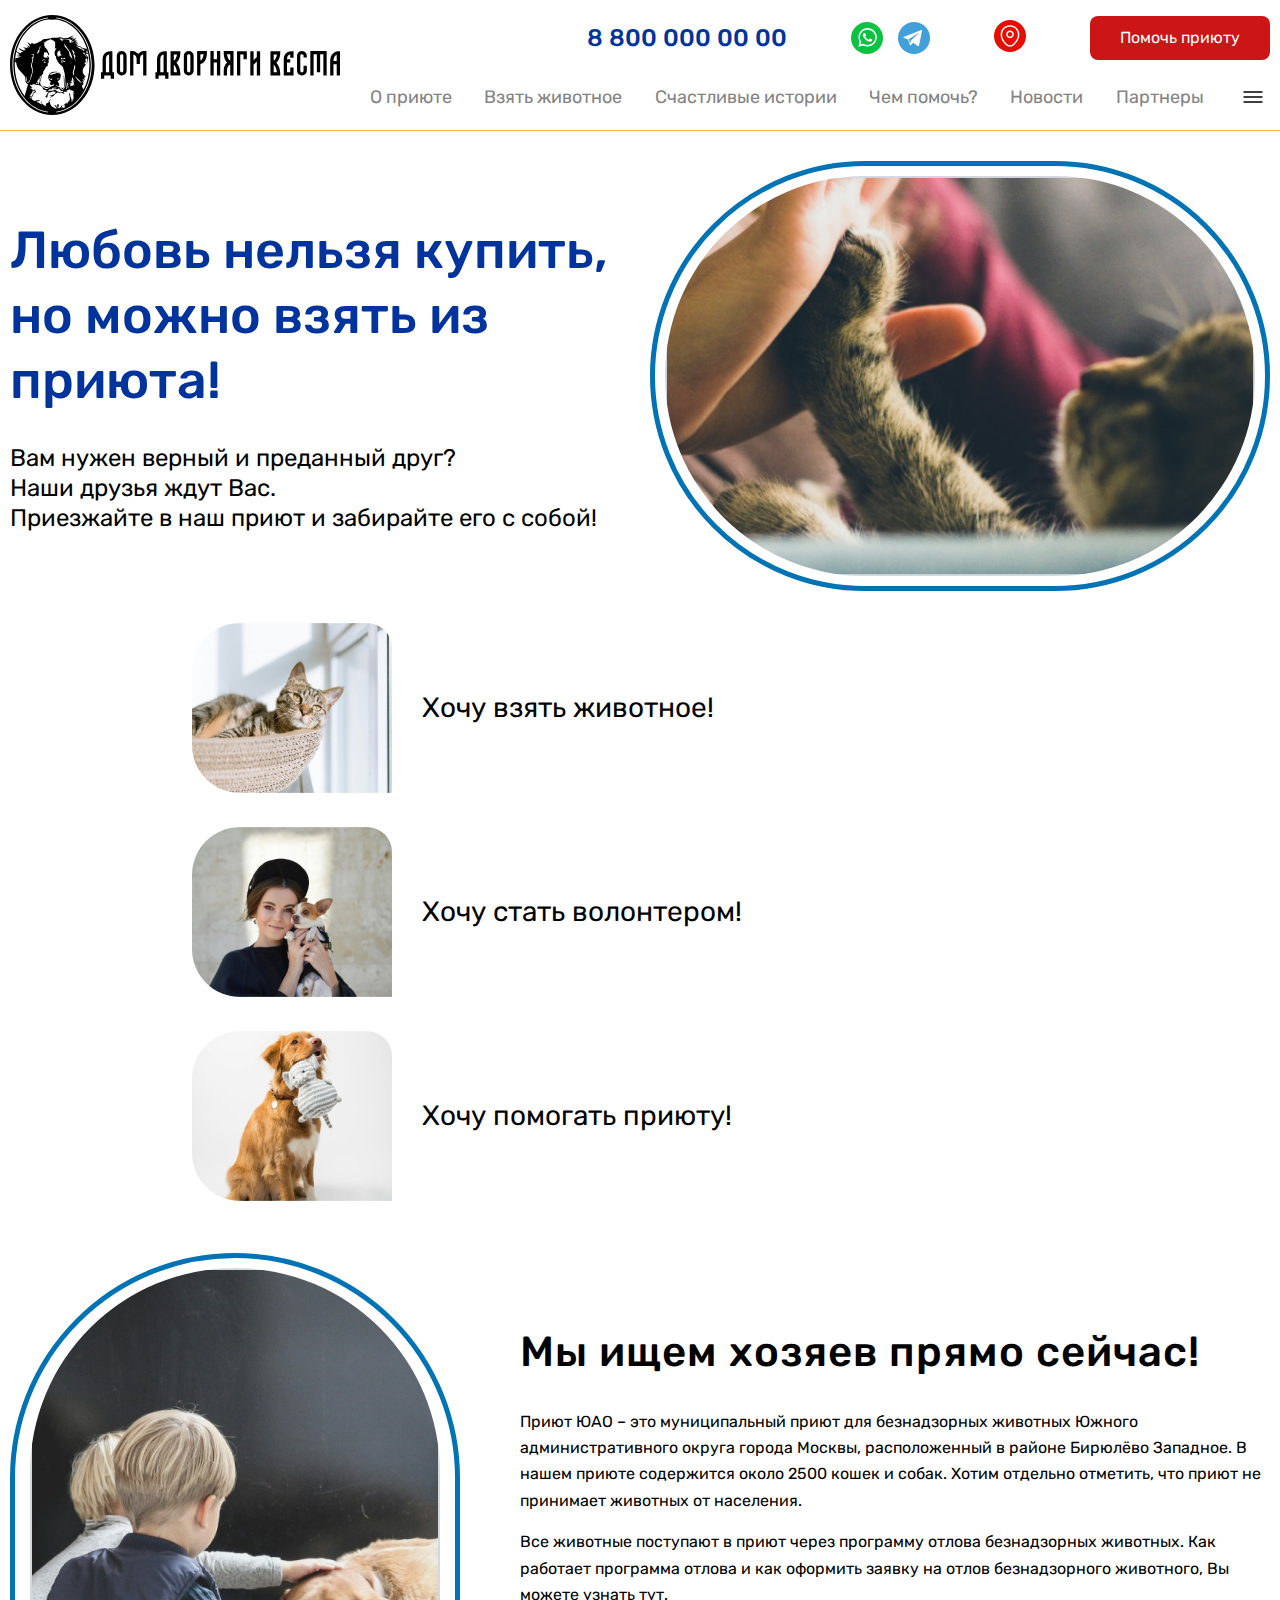
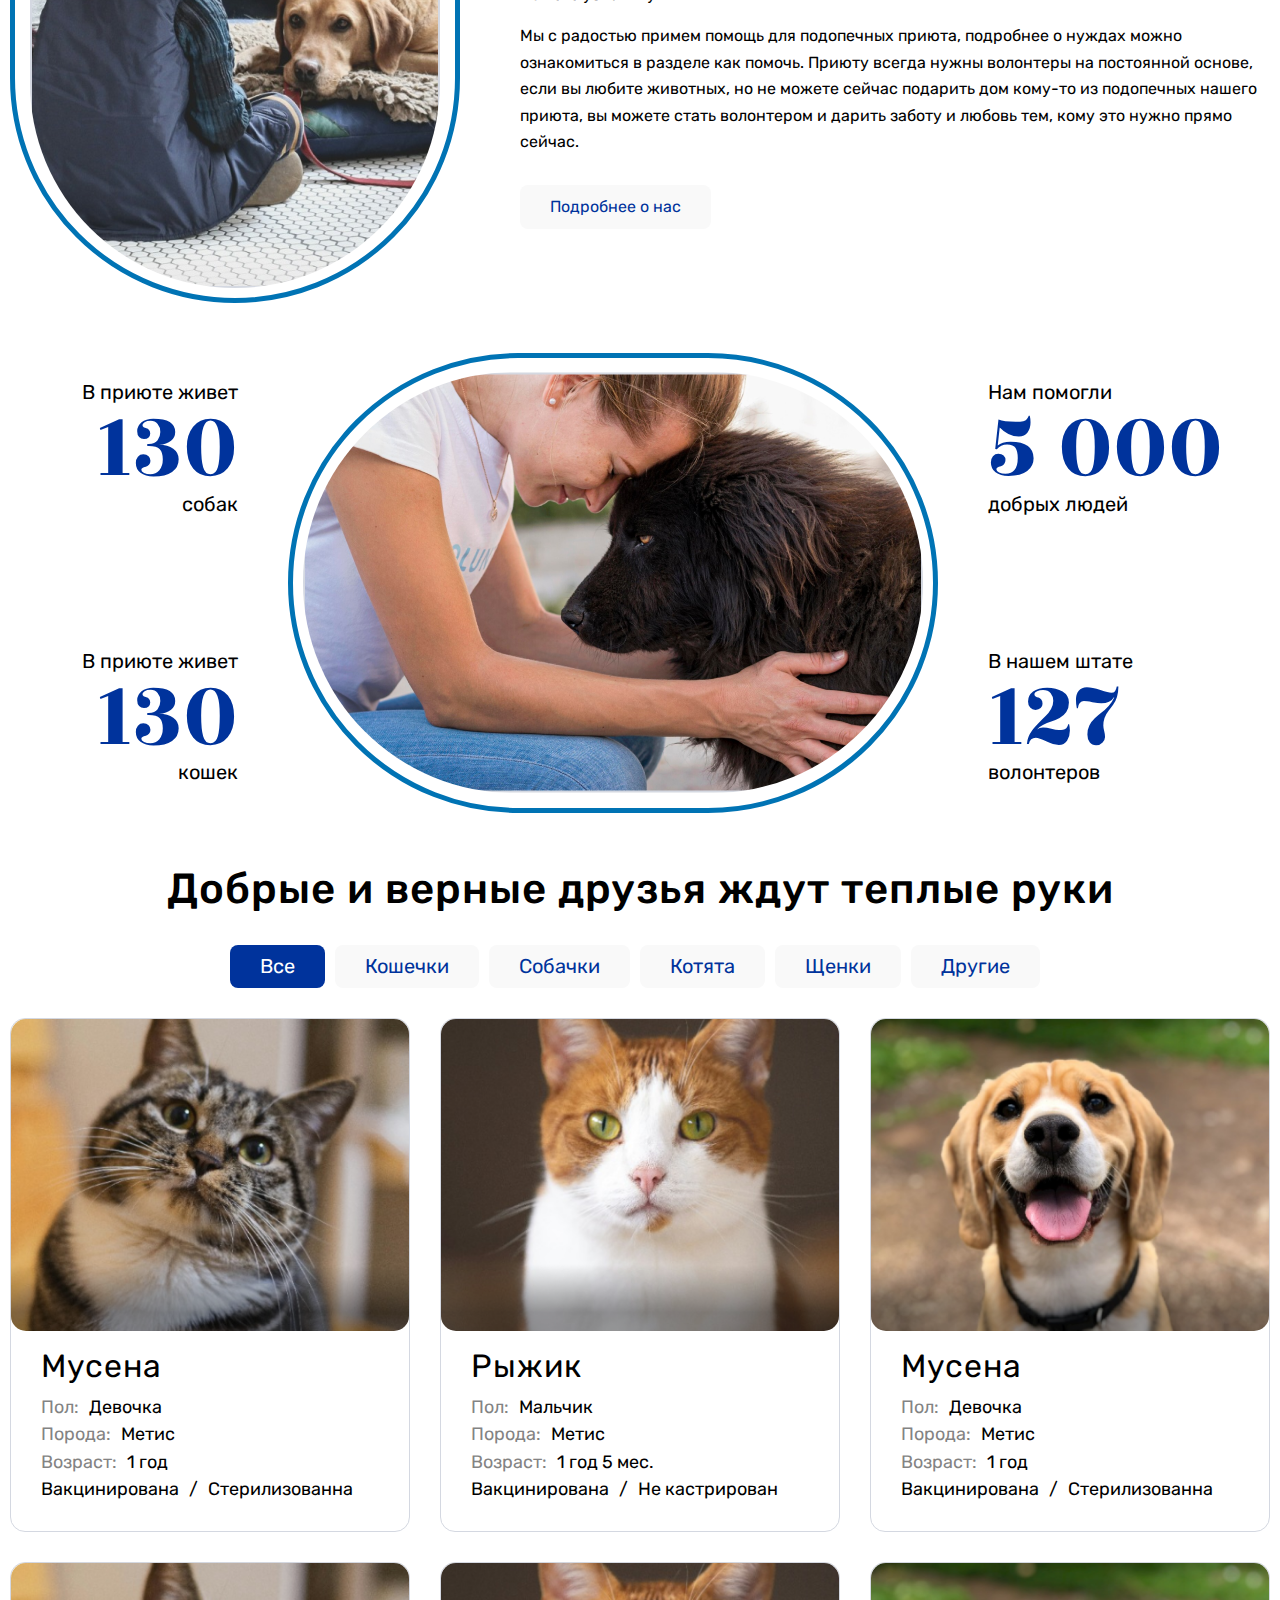
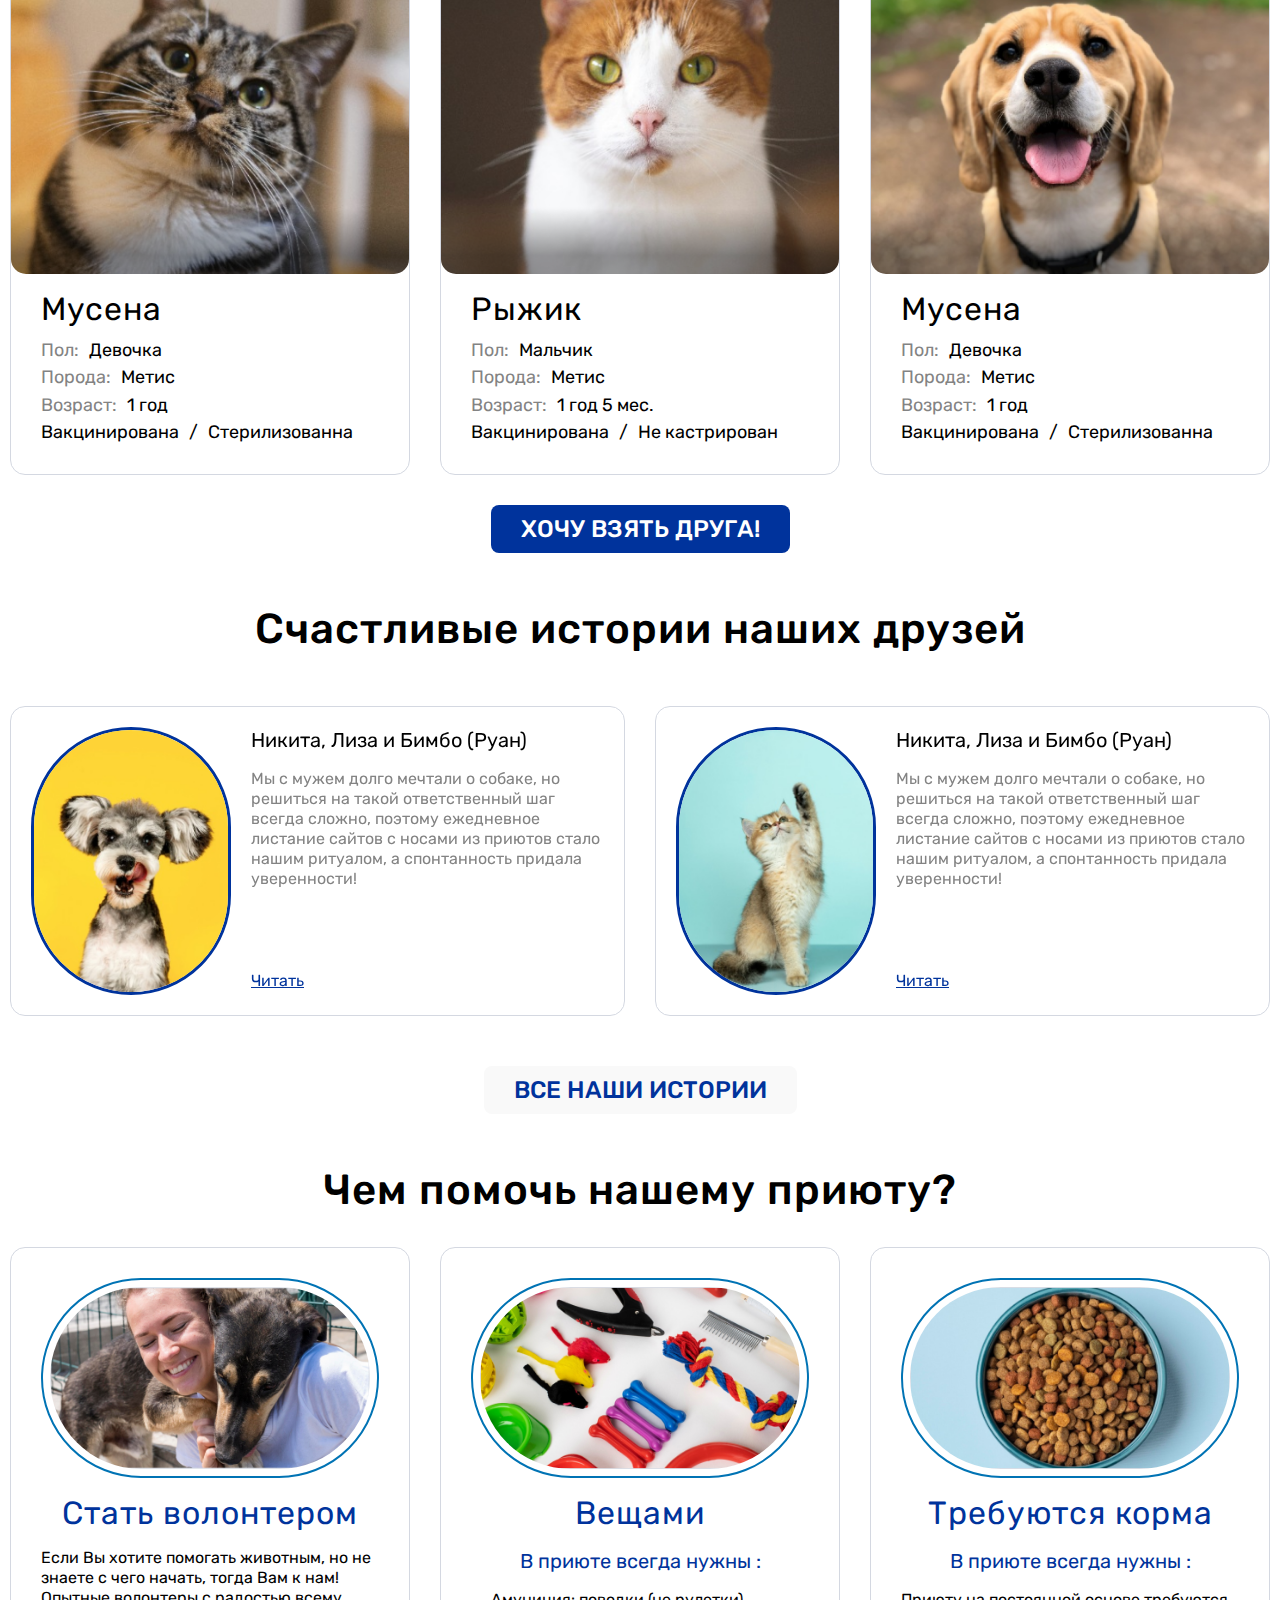
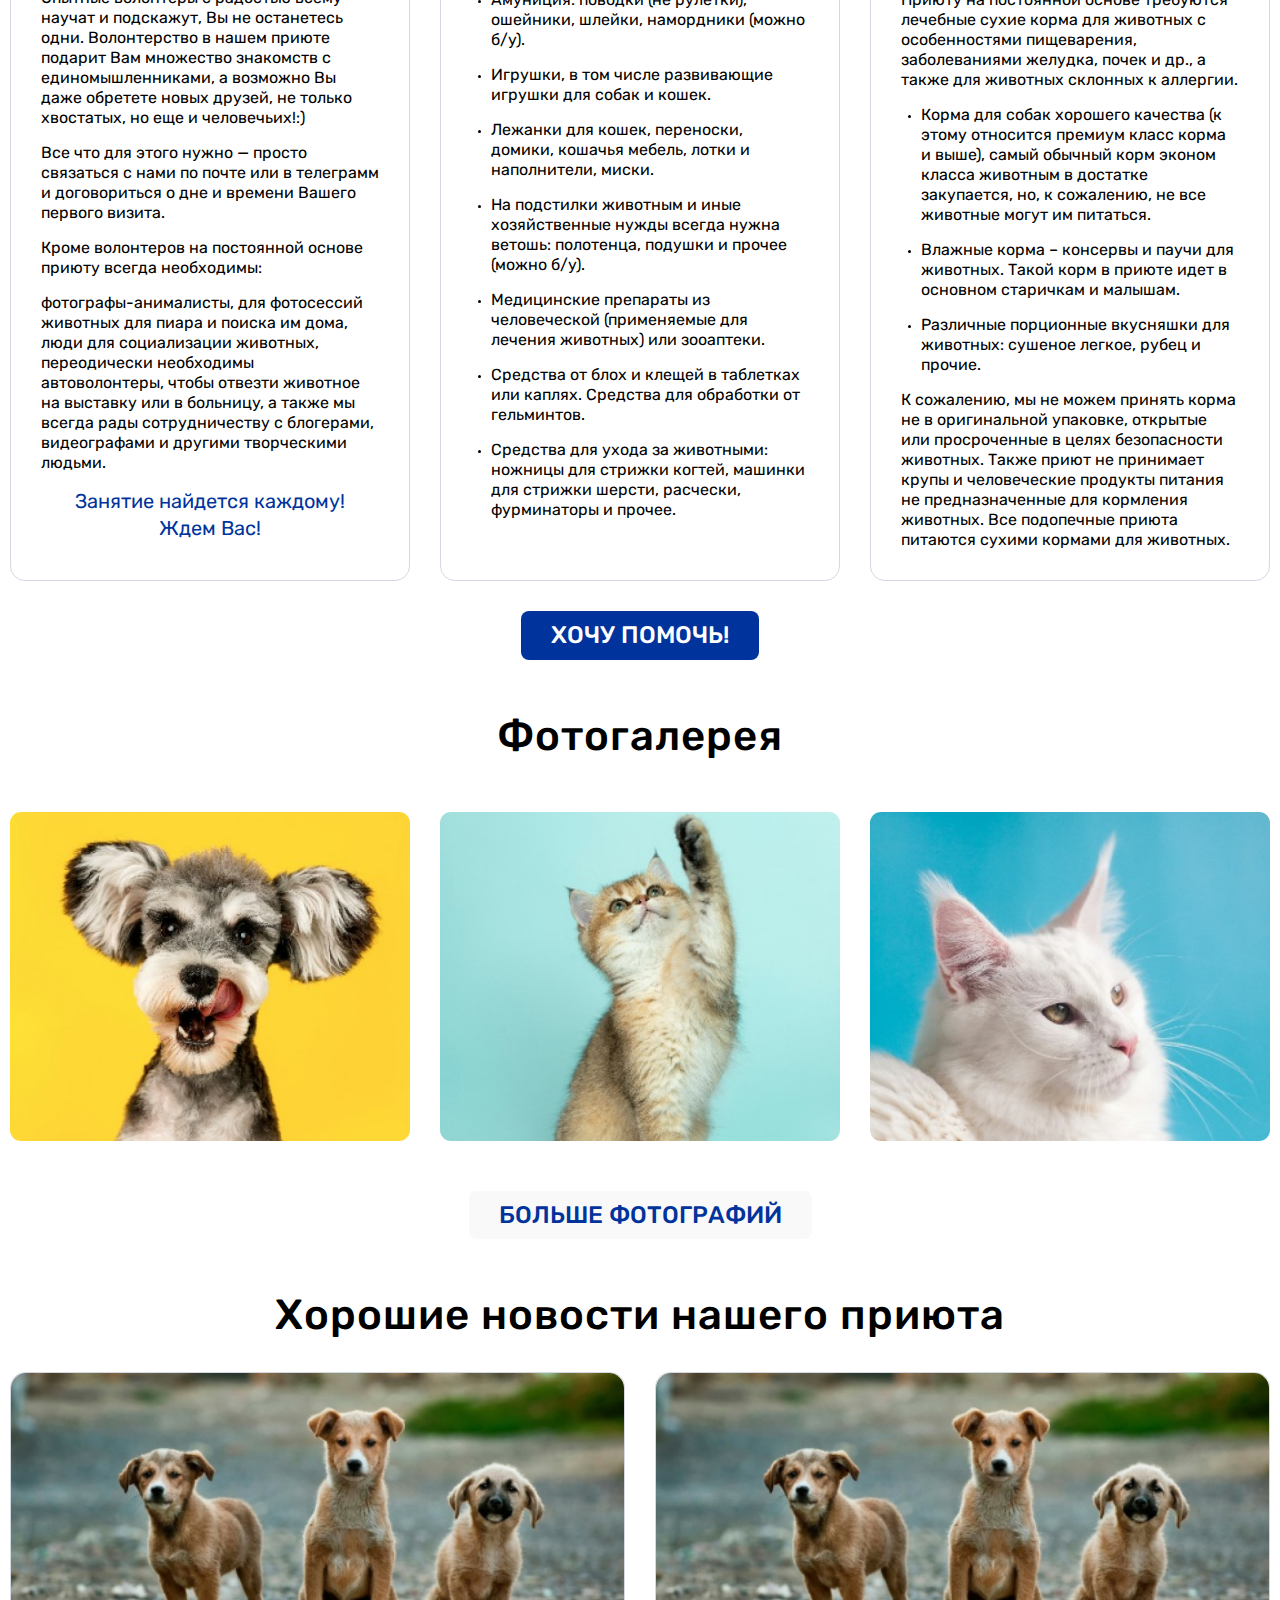
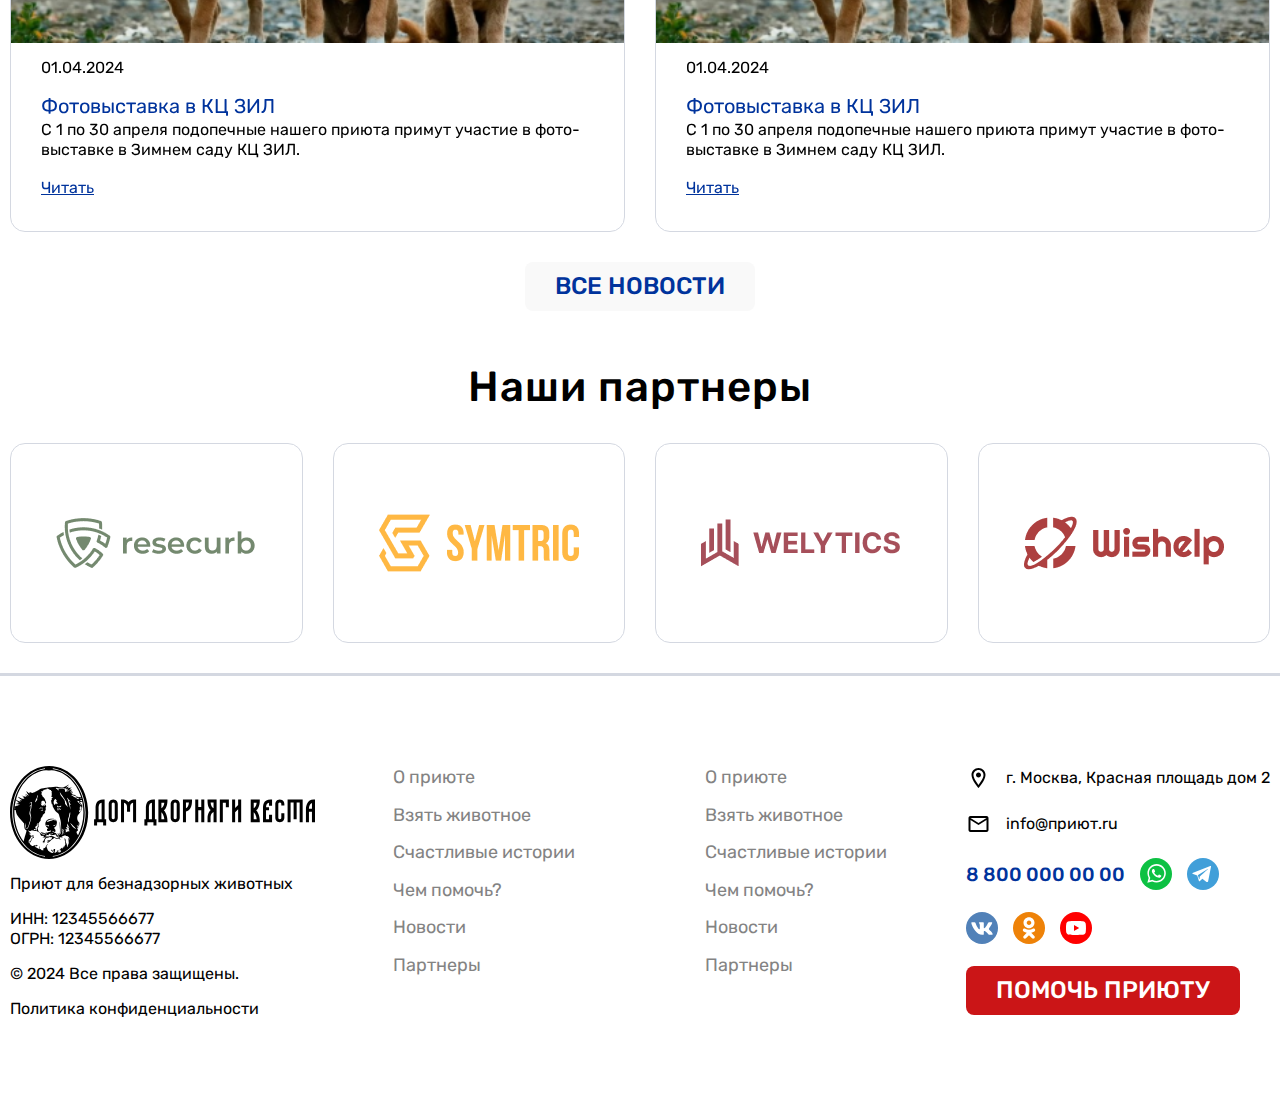
==== commit 0f597985: "upd header, fix swipers and flex blocks, add phone mask" ====
--- a/index.html
+++ b/index.html
@@ -18,8 +18,9 @@
 			<div class="header__mobile">
 				<a href="#" class="header__mobile-logo"><img src="/img/logo-mobile.svg" alt="Дом дворняги веста"></a>
 				<a href="#" class="header__mobile-button button button-secondary">Помочь приюту</a>
-				<a class="header__mobile-menu">menu</a>
-			</div>
+				<a class="header__menu header__mobile-menu"><img src="/img/icon/menu.svg" alt=""></a>
+			</div>
+
 			<a href="#" class="header__logo"><img src="/img/logo.svg" alt="Дом дворняги веста"></a>
 			<a href="#" class="header__logo-md"><img src="/img/logo-mobile.svg" alt="Дом дворняги веста"></a>
 			<div class="header__content">
@@ -41,10 +42,36 @@
 						<li class="header__list-item"><a class="header__link link-nav" href="#">Чем помочь?</a></li>
 						<li class="header__list-item"><a class="header__link link-nav" href="#">Новости</a></li>
 						<li class="header__list-item"><a class="header__link link-nav" href="#">Партнеры</a></li>
-						<li class="header__list-item"><a class="header__menu">menu</a></li>
+						<li class="header__list-item"><a class="header__menu"><img src="/img/icon/menu.svg" alt=""></a></li>
 					</ul>
 				</nav>
 			</div>
+		</div>
+
+		<div class="header__menu-container">
+			<div class="header__menu-expand">
+				<nav class="header__nav">
+					<ul class="header__list">
+						<li class="header__list-item"><a class="header__link link-nav" href="#">О приюте</a></li>
+						<li class="header__list-item"><a class="header__link link-nav" href="#">Взять животное</a></li>
+						<li class="header__list-item"><a class="header__link link-nav" href="#">Счастливые истории</a></li>
+						<li class="header__list-item"><a class="header__link link-nav" href="#">Чем помочь?</a></li>
+						<li class="header__list-item"><a class="header__link link-nav" href="#">Новости</a></li>
+						<li class="header__list-item"><a class="header__link link-nav" href="#">Партнеры</a></li>
+					</ul>
+				</nav>
+				<div class="header__contact-button mobile-visible"><a href="#" class="button button-secondary">Помочь приюту</a>
+				</div>
+				<div class="header__contact mobile-visible">
+					<a href="tel:+8(800)000-00-00" class="header__contact-tel">8 800 000 00 00</a>
+					<div class="header__contact-social">
+						<a href="#" class="header__contact-item"><img src="/img/icon/WhatsApp.svg" alt="WhatsApp"></a>
+						<a href="#" class="header__contact-item"><img src="/img/icon/Telegram.svg" alt="Telegram"></a>
+					</div>
+				</div>
+			</div>
+
+
 		</div>
 	</header>
 
@@ -748,8 +775,11 @@
 		</div>
 	</footer>
 
+	<script src="https://code.jquery.com/jquery-3.7.1.min.js"
+		integrity="sha256-/JqT3SQfawRcv/BIHPThkBvs0OEvtFFmqPF/lYI/Cxo=" crossorigin="anonymous"></script>
 	<script src="https://cdn.jsdelivr.net/npm/swiper@11/swiper-bundle.min.js"></script>
 	<script src="/scripts/script.js"></script>
+	<script src="/scripts/jquery.mask.min.js"></script>
 </body>
 
 </html>--- a/styles/style.css
+++ b/styles/style.css
@@ -207,22 +207,31 @@
   --shadow: 0px 1px 2px 0px rgba(42, 51, 66, 0.06);
 }
 
-::-webkit-scrollbar {
-  width: 8px;
-  height: 8px;
-}
-
-::-webkit-scrollbar-track {
-  background: var(--gray-300);
-}
-
-::-webkit-scrollbar-thumb {
-  background: var(--primary-500);
-}
-
+@media only screen and (min-width: 768px) {
+  html {
+    scrollbar-color: var(--primary-500) var(--gray-200);
+    scrollbar-width: thin;
+  }
+  html::-webkit-resizer {
+    width: 8px;
+    height: 8px;
+  }
+  html::-webkit-scrollbar {
+    width: 8px;
+    height: 8px;
+  }
+  html::-webkit-scrollbar-button {
+    width: 8px;
+    height: 0px;
+  }
+  html::-webkit-scrollbar-thumb {
+    background-color: var(--primary-500);
+  }
+  html::-webkit-scrollbar-track {
+    background-color: var(--gray-200);
+  }
+}
 body {
-  scrollbar-color: var(--primary-500) var(--gray-300);
-  scrollbar-width: thin;
   background-color: var(--white);
   color: var(--black);
   font-family: Rubik;
@@ -241,14 +250,16 @@
     scroll-behavior: auto;
   }
 }
-h1 {
+h1,
+.h1 {
   color: var(--primary-500);
   font-size: clamp(28px, 4.5vw, 52px);
   font-weight: 500;
   line-height: 125%;
 }
 
-h2 {
+h2,
+.h2 {
   color: var(--black);
   font-size: clamp(24px, 4vw, 42px);
   font-weight: 500;
@@ -282,6 +293,12 @@
 }
 section:not([class]) {
   width: 100%;
+}
+
+img {
+  -webkit-user-select: none;
+     -moz-user-select: none;
+          user-select: none;
 }
 
 .button {
@@ -363,6 +380,12 @@
   border-bottom: 14px solid transparent;
   border-right: 14px solid var(--gray-100);
 }
+.button-wrapper {
+  display: flex;
+  align-items: flex-start;
+  width: 100%;
+}
+
 a {
   text-decoration: none;
   color: inherit;
@@ -482,7 +505,7 @@
   border-radius: 6px 0 0 6px;
 }
 .pagination-prev::after {
-  content: url("/img/icon/arrow-prev.svg");
+  content: url("/img/icon/arrow-prev-sm.svg");
   height: 16px;
   width: 16px;
 }
@@ -490,7 +513,7 @@
   border-radius: 0 6px 6px 0;
 }
 .pagination-next::after {
-  content: url("/img/icon/arrow-next.svg");
+  content: url("/img/icon/arrow-next-sm.svg");
   height: 16px;
   width: 16px;
 }
@@ -502,14 +525,6 @@
 .swiper-slide {
   display: flex;
   height: auto;
-}
-
-.swiper-slide img {
-  display: block;
-  width: 100%;
-  height: 100%;
-  -o-object-fit: cover;
-     object-fit: cover;
 }
 
 .swiper-button-prev {
@@ -532,6 +547,7 @@
   display: flex;
   justify-content: center;
   align-items: center;
+  flex-direction: column;
   background: var(--white);
   border-bottom: 1px solid var(--highlight-500);
   margin-bottom: 30px;
@@ -548,6 +564,8 @@
   align-items: center;
   width: 100%;
   height: 100%;
+  background: var(--white);
+  z-index: 3;
 }
 .header__logo {
   max-width: 330px;
@@ -605,11 +623,61 @@
   gap: 10px;
   width: 100%;
 }
+.header__menu {
+  display: flex;
+  padding: 5px;
+  justify-content: center;
+  align-items: center;
+  background-color: var(--white);
+  border-radius: 3px;
+}
+.header__menu:hover {
+  background-color: var(--gray-100);
+}
+.header__menu-container {
+  position: absolute;
+  height: 100%;
+  width: 100%;
+  max-width: 1410px;
+}
+.header__menu-expand {
+  position: absolute;
+  top: -100%;
+  right: 0;
+  display: flex;
+  align-items: flex-start;
+  width: 340px;
+  padding: 35px 30px;
+  flex-direction: column;
+  gap: 30px;
+  background-color: var(--white);
+  box-shadow: var(--shadow);
+  z-index: 2;
+  height: 0;
+  opacity: 0;
+  overflow: hidden;
+  transition: all 0.2s ease-in-out;
+}
+.header__menu-expand .header__list {
+  align-items: flex-start;
+  flex-direction: column;
+  gap: 15px;
+}
+.header__menu-expand .header__contact {
+  gap: 15px;
+  flex-wrap: wrap;
+}
+.header__menu-expand.open {
+  top: calc(100% + 1px);
+  height: auto;
+  opacity: 1;
+}
 .header__mobile {
   display: none;
   width: 100%;
   align-items: center;
   justify-content: space-between;
+  z-index: 3;
 }
 .header__mobile-logo {
   width: 42px;
@@ -637,6 +705,10 @@
   }
   .header__content {
     display: none;
+  }
+  .header__menu-expand {
+    left: 0;
+    width: 100%;
   }
   .header__mobile {
     display: flex;
@@ -710,8 +782,10 @@
   min-width: 230px;
 }
 .footer__menu {
-  display: flex;
+  display: grid;
+  grid-template-columns: repeat(2, 1fr);
   justify-content: space-evenly;
+  justify-items: center;
   width: 100%;
   gap: 5px 15px;
 }
@@ -859,10 +933,15 @@
     gap: 15px;
   }
 }
+@media (max-width: 480px) {
+  .head__image {
+    width: auto;
+  }
+}
 .want__container {
   display: grid;
   grid-template-columns: repeat(3, 1fr);
-  justify-items: center;
+  justify-items: stretch;
   gap: 30px;
 }
 .want__item {
@@ -878,6 +957,7 @@
 }
 .want__image {
   display: flex;
+  align-items: center;
   width: 200px;
   height: 100%;
   flex-shrink: 0;
@@ -895,6 +975,11 @@
 @media (max-width: 1300px) {
   .want__container {
     grid-template-columns: 1fr;
+    justify-items: center;
+  }
+  .want__item {
+    max-width: 900px;
+    width: 100%;
   }
 }
 @media (max-width: 768px) {
@@ -1247,6 +1332,9 @@
     gap: 10px;
     padding: 10px 10px 10px 0;
   }
+  .animals__card-info {
+    gap: 0;
+  }
   .animals__swiper {
     padding: 0 17px;
   }
@@ -1258,8 +1346,9 @@
     width: 50%;
   }
   .animals__card-image img {
-    width: -moz-max-content;
-    width: max-content;
+    -o-object-fit: cover;
+       object-fit: cover;
+    aspect-ratio: 1.1/1;
   }
 }
 .help__container {
@@ -1569,6 +1658,12 @@
   line-height: 135%;
 }
 
+.histories__section {
+  display: flex;
+  flex-direction: column;
+  align-items: center;
+  gap: 50px;
+}
 .histories__container {
   display: flex;
   flex-direction: column;
@@ -1648,6 +1743,9 @@
   }
 }
 @media (max-width: 768px) {
+  .histories__section {
+    gap: 15px;
+  }
   .histories__container {
     gap: 15px;
   }
@@ -1747,6 +1845,9 @@
 }
 
 @media (max-width: 768px) {
+  .news__container {
+    gap: 15px;
+  }
   .news__grid {
     grid-template-columns: repeat(2, 1fr);
   }
@@ -1764,9 +1865,6 @@
   }
 }
 @media (max-width: 480px) {
-  .news__container {
-    gap: 15px;
-  }
   .news__grid {
     grid-template-columns: 1fr;
     gap: 15px;
@@ -2088,10 +2186,6 @@
 .animal__title {
   text-transform: uppercase;
 }
-.animal__title-mobile {
-  width: 100%;
-  text-align: left;
-}
 .animal__info {
   display: flex;
   flex-direction: column;
@@ -2173,19 +2267,32 @@
 .animal__images {
   display: flex;
   flex-direction: column;
-  gap: 30px;
-  max-width: clamp(300px, 90vw, 680px);
+  align-items: center;
+  gap: 30px;
+  width: 100%;
   overflow: hidden;
 }
 .animal__images img {
   border-radius: 15px;
 }
-.animal__swiper {
-  height: 145px;
-  width: 540px;
+.animal__images .swiper-slide img {
+  display: block;
+  width: 100%;
+  height: 100%;
+  -o-object-fit: cover;
+     object-fit: cover;
+}
+.animal__images .swiper-button-prev,
+.animal__images .swiper-button-next {
+  top: 55%;
+}
+.animal__swiper-container {
+  position: relative;
+  max-width: clamp(280px, 45vw, 540px);
+  padding-inline: 42px;
 }
 .animal__swiper-preview {
-  height: 690px;
+  max-width: clamp(280px, 80vw, 680px);
 }
 
 @media (max-width: 768px) {
@@ -2195,6 +2302,7 @@
   .animal__container {
     display: flex;
     flex-direction: column-reverse;
+    align-items: center;
     gap: 15px;
   }
   .animal__content {
@@ -2222,7 +2330,6 @@
   }
   .animal__connect-links {
     width: 100%;
-    flex-wrap: nowrap;
     justify-content: space-between;
     gap: 10px;
   }
@@ -2230,7 +2337,39 @@
     width: 45px;
     height: 45px;
   }
-  .animal__image {
+  .animal__images {
+    gap: 15px;
+  }
+  .animal__swiper-container {
+    max-width: clamp(280px, 82vw, 490px);
+  }
+  .animal__swiper-preview {
+    max-width: clamp(280px, 82vw, 500px);
+  }
+}
+.justify-content-center {
+  display: flex;
+  justify-content: center;
+}
+
+.justify-content-start {
+  display: flex;
+  justify-content: flex-start;
+  width: 100%;
+}
+
+.gap-0 {
+  gap: 0;
+}
+
+.gap-sm {
+  display: flex;
+  flex-direction: column;
+  gap: 30px;
+}
+
+@media (max-width: 768px) {
+  .gap-sm {
     gap: 15px;
   }
 }
@@ -2240,7 +2379,7 @@
 
 @media (max-width: 768px) {
   .mobile-visible {
-    display: inline-block;
+    display: inline-flex;
   }
 }
 .mobile-hidden {
@@ -2252,21 +2391,6 @@
     display: none;
   }
 }
-.gap-0 {
-  gap: 0;
-}
-
-.gap-sm {
-  display: flex;
-  flex-direction: column;
-  gap: 30px;
-}
-
-@media (max-width: 768px) {
-  .gap-sm {
-    gap: 15px;
-  }
-}
 /* Preset */
 /* @media (max-width: 1200px) {
 }
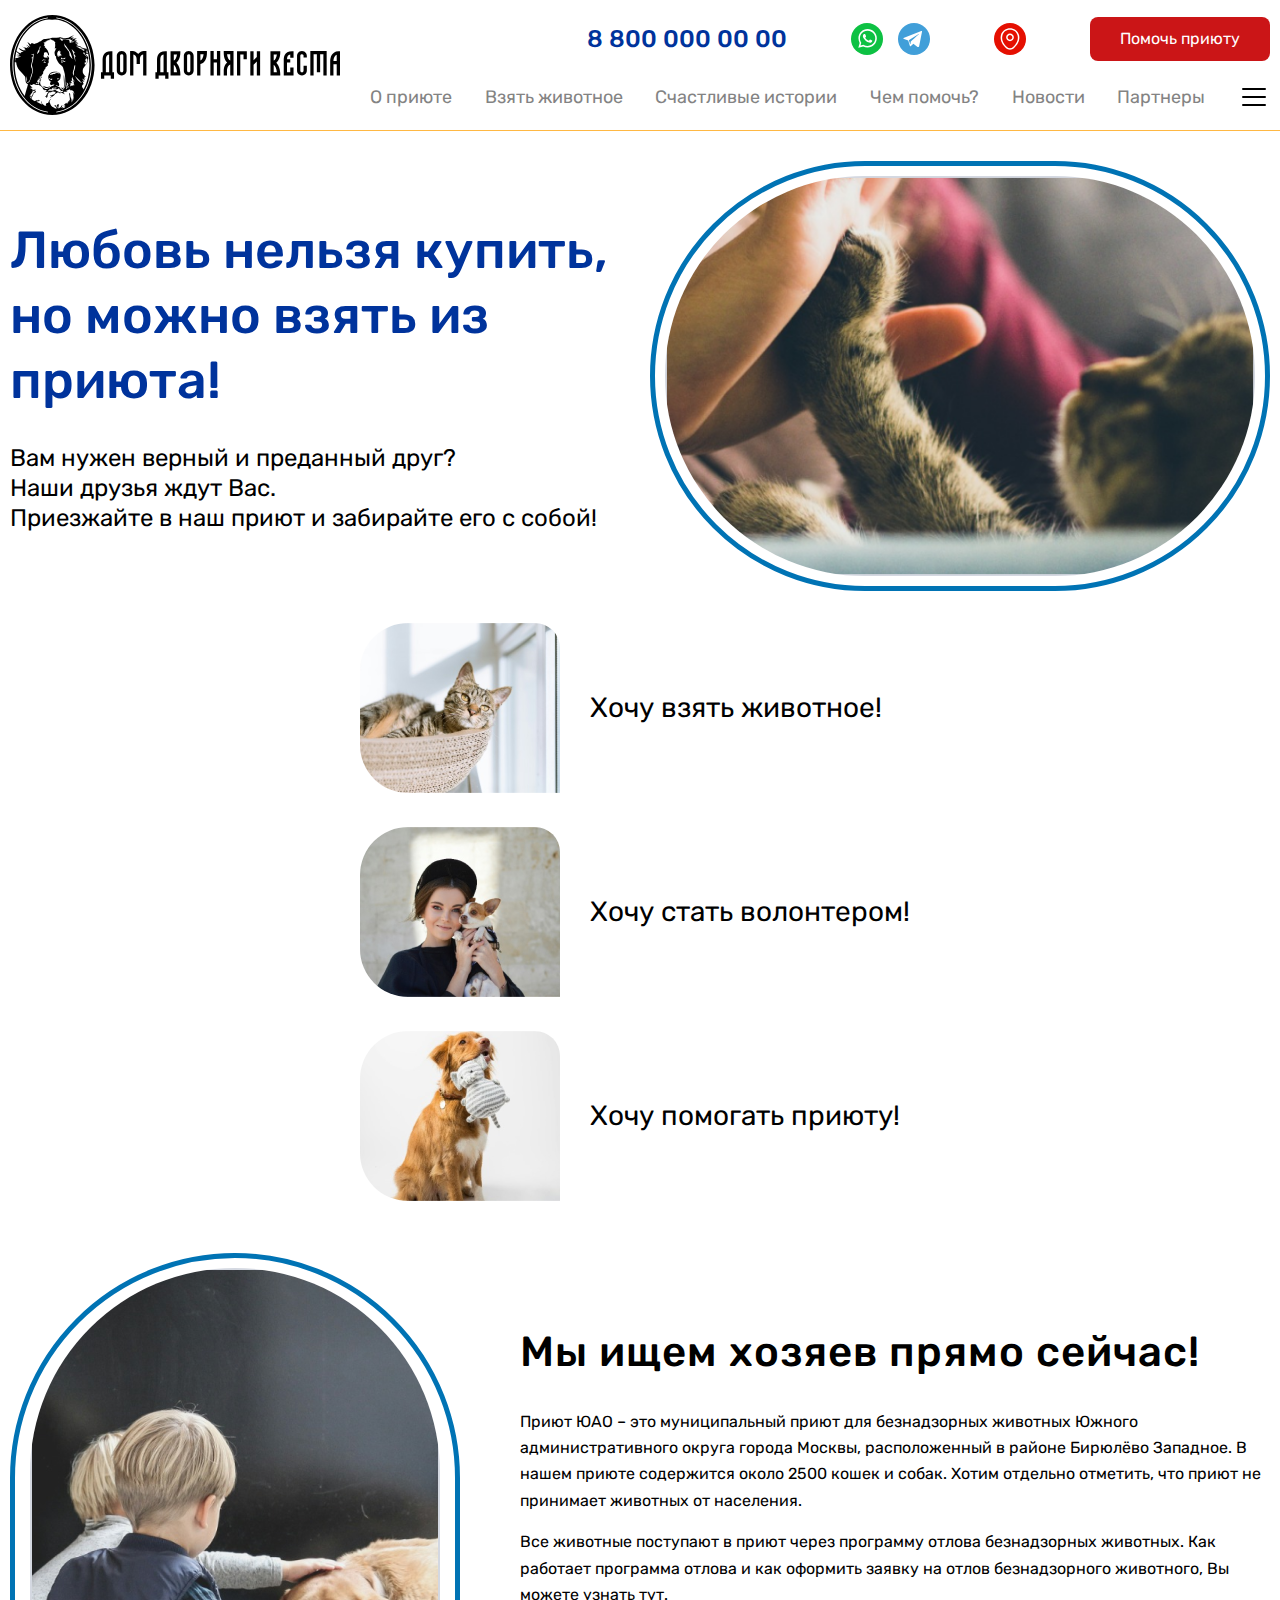
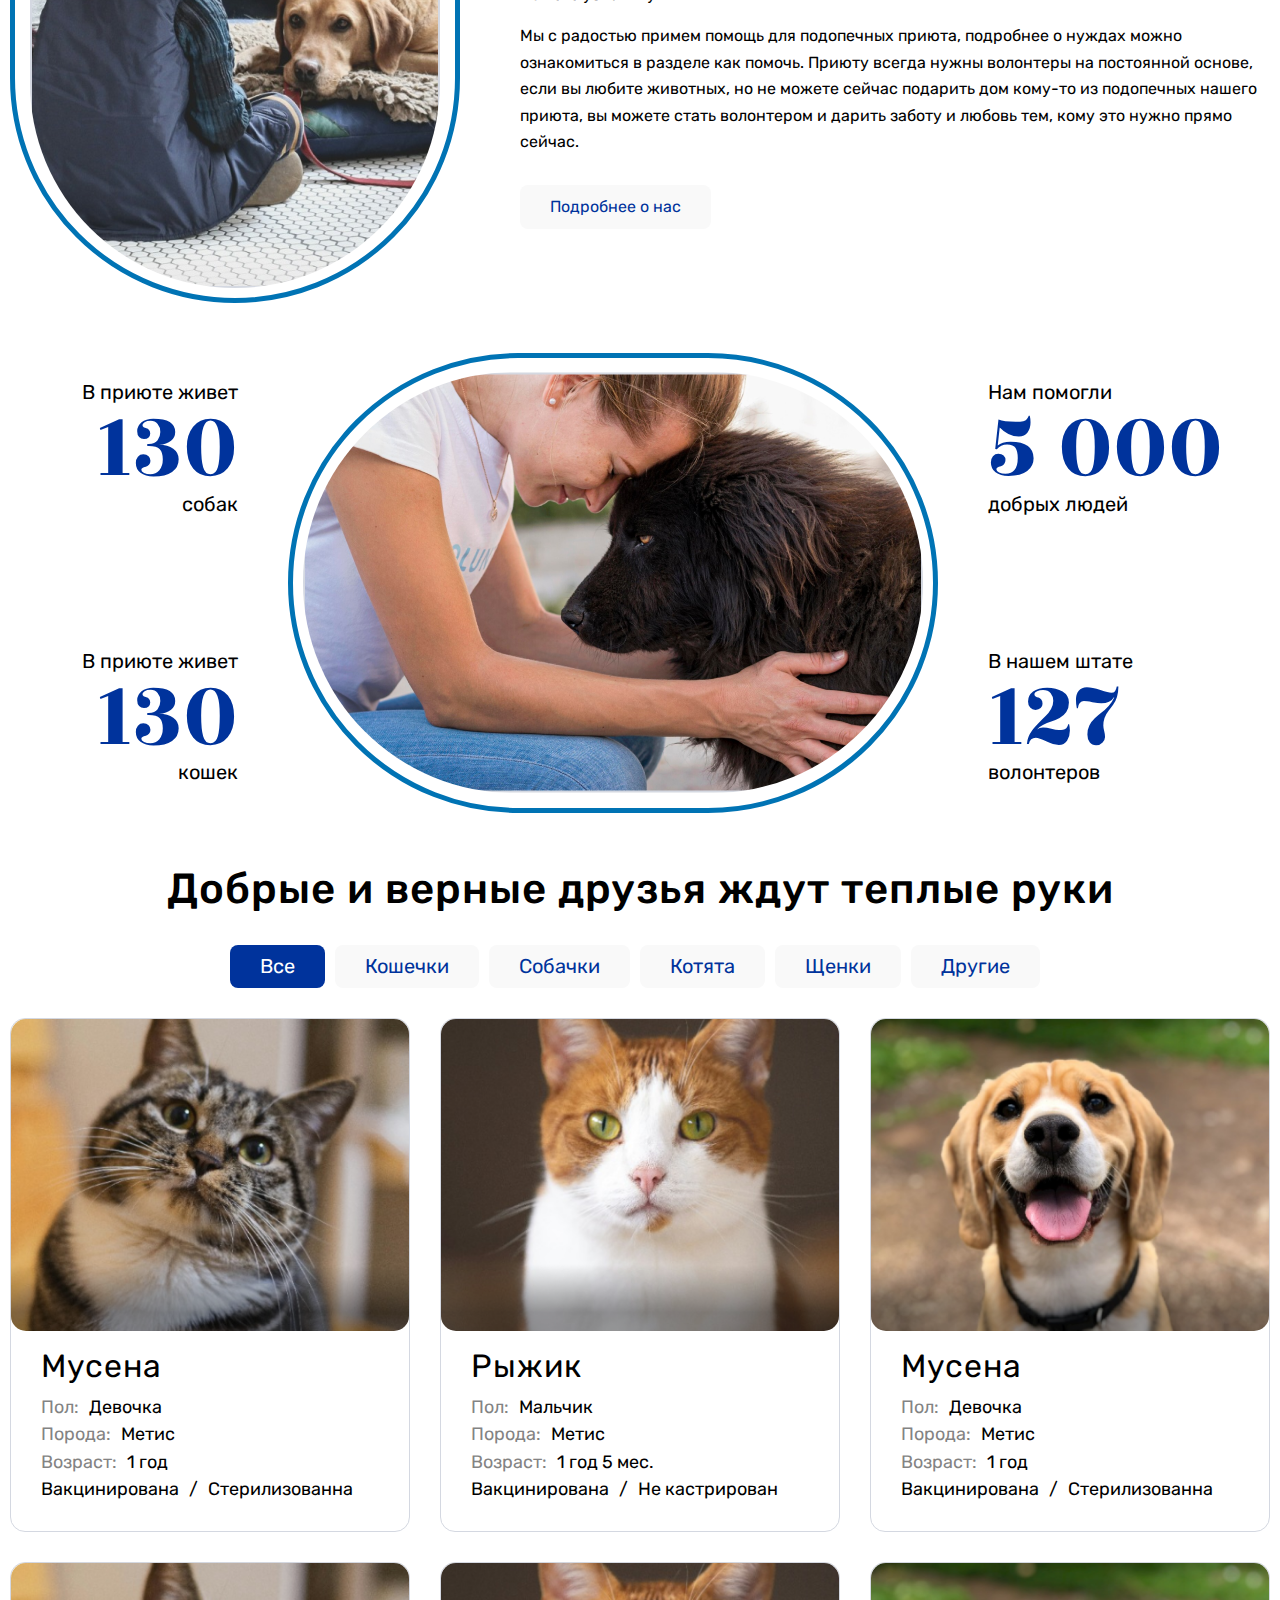
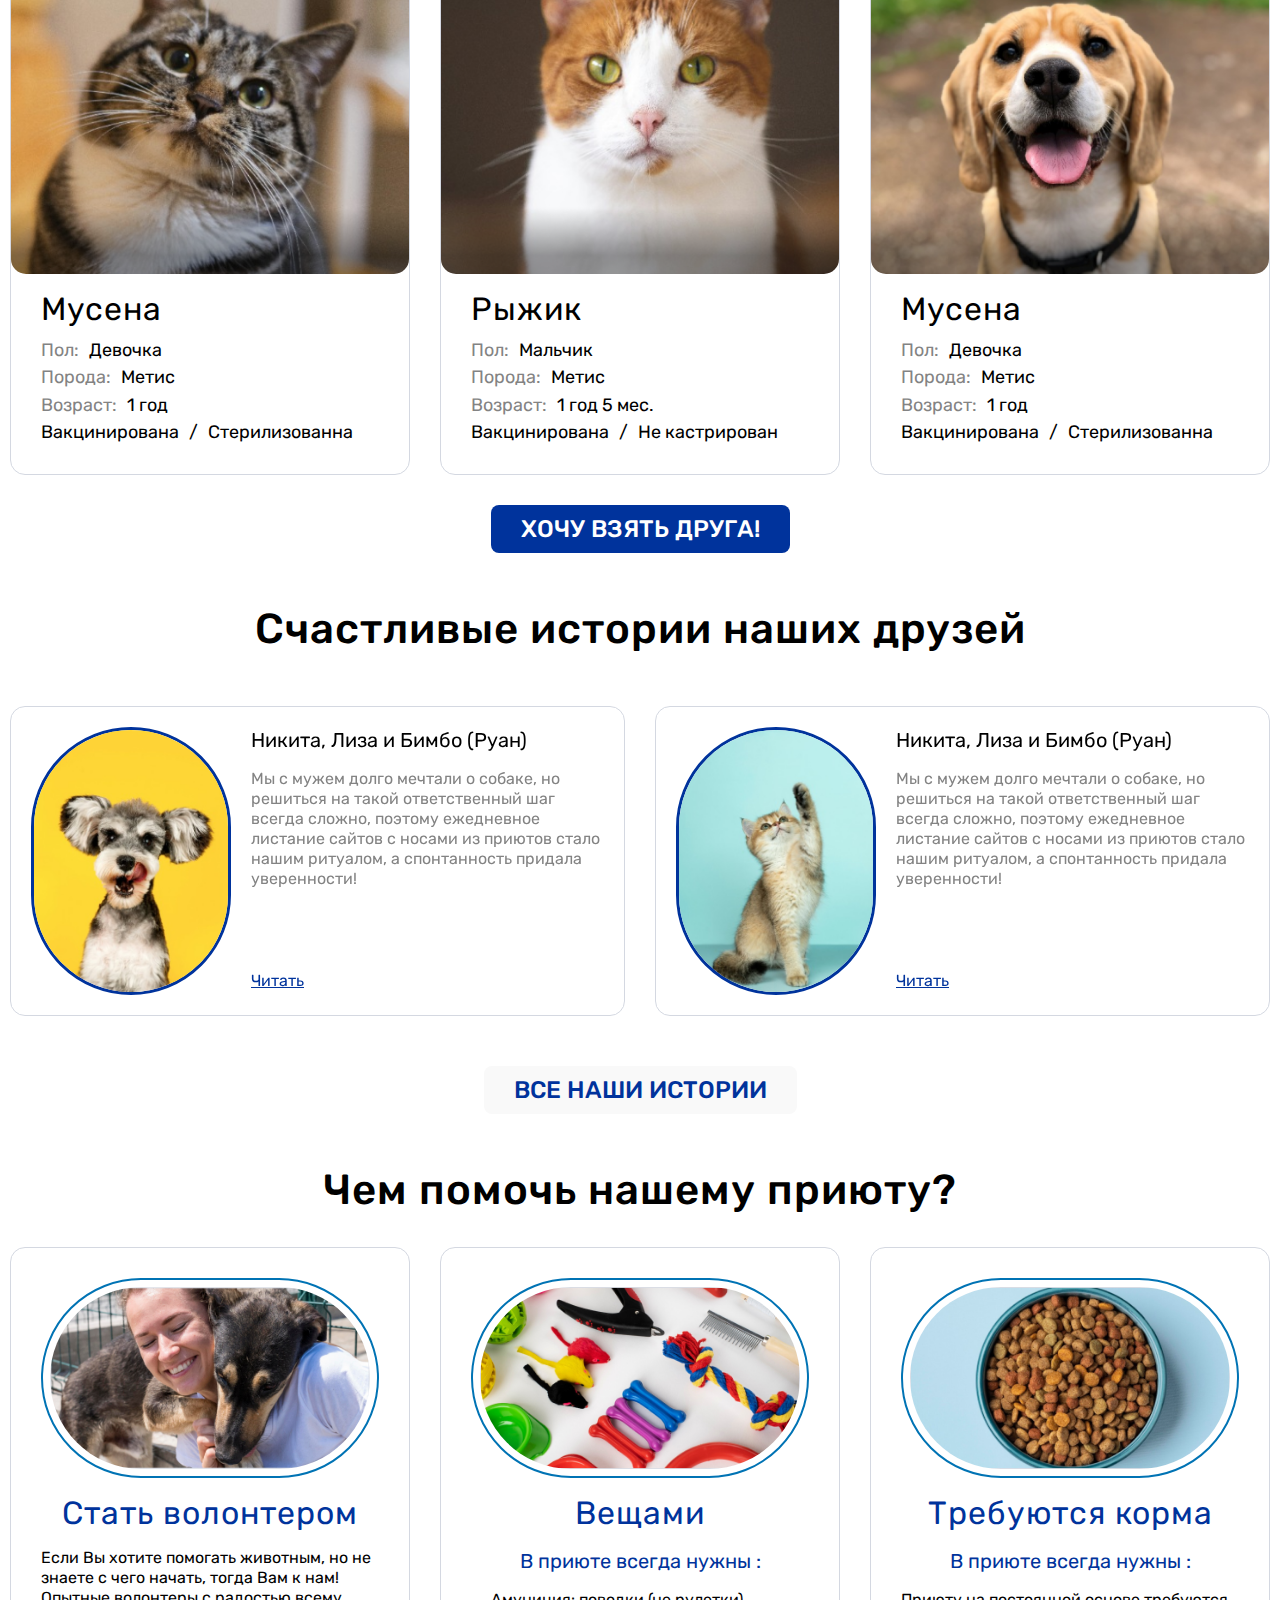
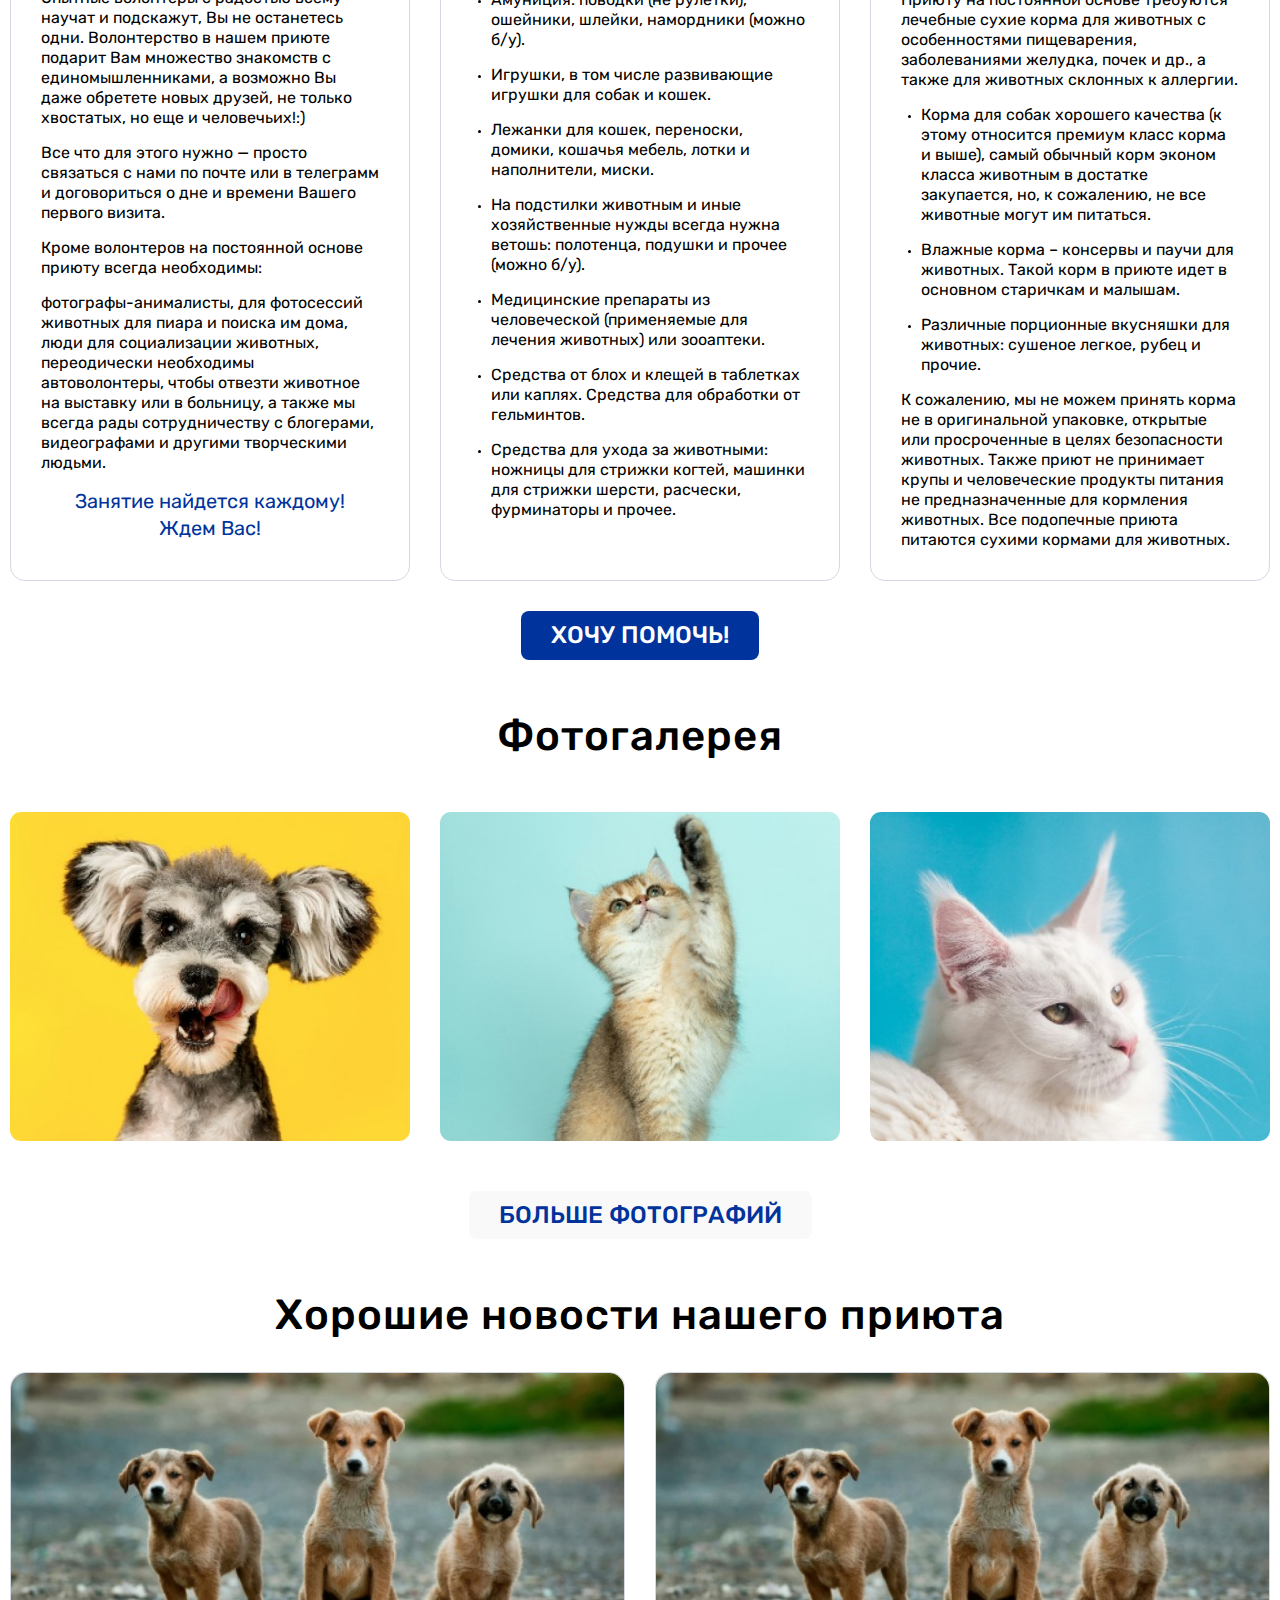
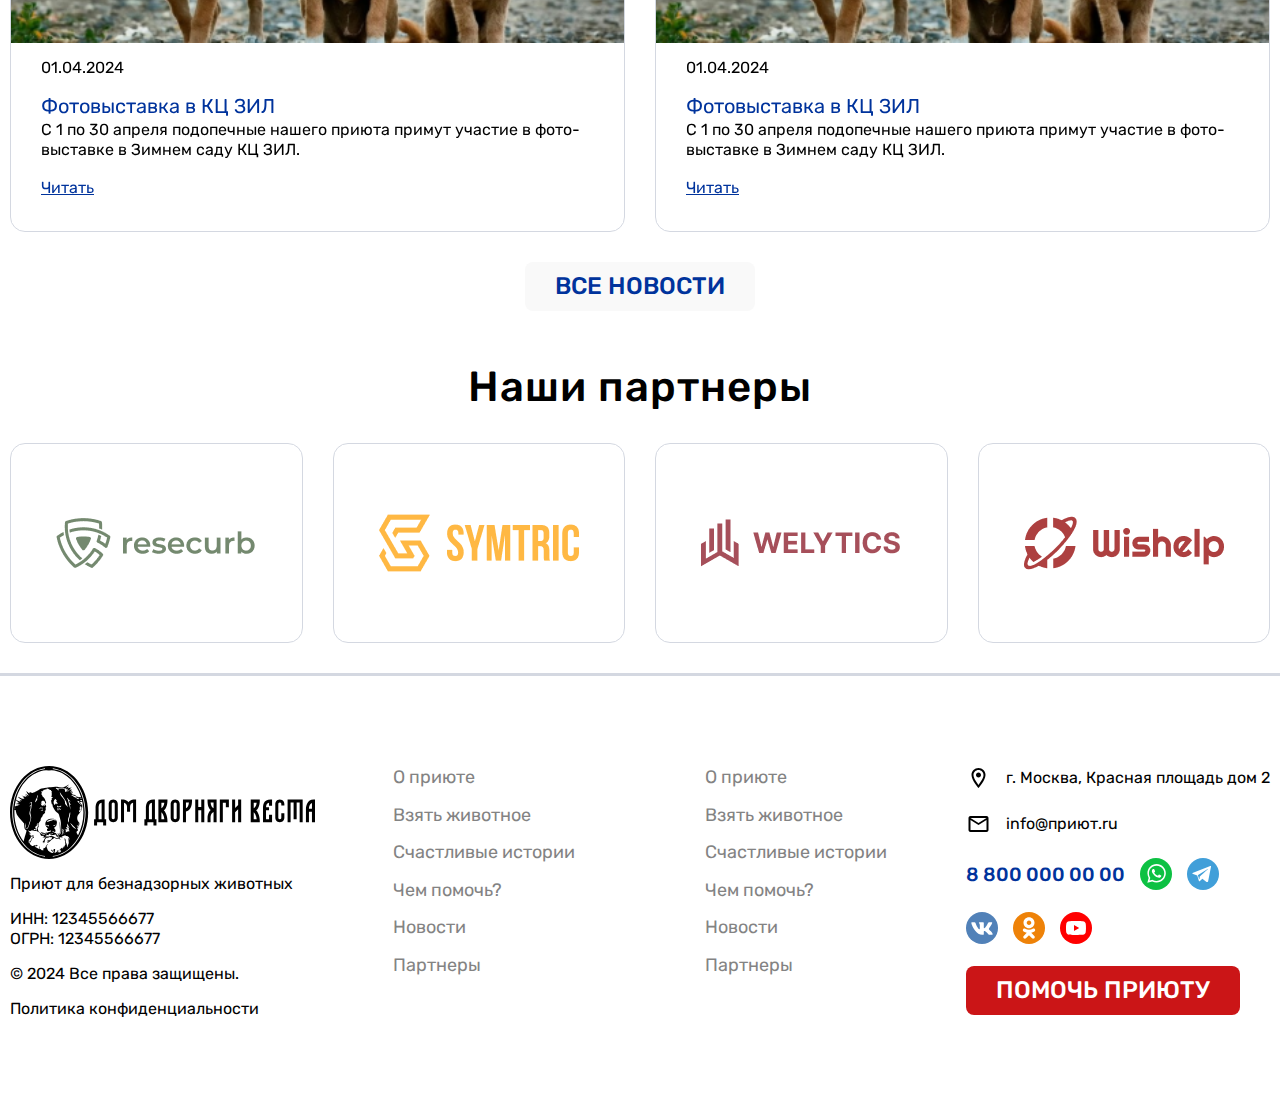
==== commit 0a240390: "clean up code" ====
--- a/index.html
+++ b/index.html
@@ -3,11 +3,12 @@
 
 <head>
 	<meta charset="UTF-8">
-	<meta name="viewport" content="width=device-width, initial-scale=1.0">
-	<link rel="shortcut icon" href="/img/icon/favicon-white.svg" type="image/x-icon">
+	<meta name="viewport" content="width=device-width, initial-scale=1.0, viewport-fit=cover">
 	<title>Дом дворняги веста</title>
-
-	<link rel="stylesheet" href="https://cdn.jsdelivr.net/npm/swiper@11/swiper-bundle.min.css" />
+	<meta name="description" content="Дом дворняги веста">
+
+	<link rel="icon" type="image/svg+xml" href="/img/icon/favicon-white.svg">
+	<link rel="stylesheet" href="/styles/swiper-bundle.min.css" />
 	<link rel="stylesheet" href="/styles/style.css">
 </head>
 
@@ -18,9 +19,15 @@
 			<div class="header__mobile">
 				<a href="#" class="header__mobile-logo"><img src="/img/logo-mobile.svg" alt="Дом дворняги веста"></a>
 				<a href="#" class="header__mobile-button button button-secondary">Помочь приюту</a>
-				<a class="header__menu header__mobile-menu"><img src="/img/icon/menu.svg" alt=""></a>
-			</div>
-
+				<div class="header__menu">
+					<input class="header__menu-checkbox js-menu-checkbox" type="checkbox" name="header__menu-checkbox" />
+					<div class="header__menu-lines">
+						<span class="line line1"></span>
+						<span class="line line2"></span>
+						<span class="line line3"></span>
+					</div>
+				</div>
+			</div>
 			<a href="#" class="header__logo"><img src="/img/logo.svg" alt="Дом дворняги веста"></a>
 			<a href="#" class="header__logo-md"><img src="/img/logo-mobile.svg" alt="Дом дворняги веста"></a>
 			<div class="header__content">
@@ -30,34 +37,42 @@
 						<a href="#" class="header__contact-item"><img src="/img/icon/WhatsApp.svg" alt="WhatsApp"></a>
 						<a href="#" class="header__contact-item"><img src="/img/icon/Telegram.svg" alt="Telegram"></a>
 					</div>
-					<div class="header__contact-geo"><a href="#" class="header__contact-item"> <img
-								src="/img/icon/geoposition.svg" alt="geoposition"></a></div>
-					<div class="header__contact-button"><a href="#" class="button button-secondary">Помочь приюту</a></div>
+					<a href="#" class="header__contact-item"> <img src="/img/icon/geoposition.svg" alt="geoposition"></a>
+					<a href="#" class="button button-secondary">Помочь приюту</a>
 				</div>
 				<nav class="header__nav">
 					<ul class="header__list">
-						<li class="header__list-item"><a class="header__link link-nav" href="#">О приюте</a></li>
-						<li class="header__list-item"><a class="header__link link-nav" href="#">Взять животное</a></li>
-						<li class="header__list-item"><a class="header__link link-nav" href="#">Счастливые истории</a></li>
-						<li class="header__list-item"><a class="header__link link-nav" href="#">Чем помочь?</a></li>
-						<li class="header__list-item"><a class="header__link link-nav" href="#">Новости</a></li>
-						<li class="header__list-item"><a class="header__link link-nav" href="#">Партнеры</a></li>
-						<li class="header__list-item"><a class="header__menu"><img src="/img/icon/menu.svg" alt=""></a></li>
+						<li class="header__list-item"><a class="link-nav" href="#">О приюте</a></li>
+						<li class="header__list-item"><a class="link-nav" href="#">Взять животное</a></li>
+						<li class="header__list-item"><a class="link-nav" href="#">Счастливые истории</a></li>
+						<li class="header__list-item"><a class="link-nav" href="#">Чем помочь?</a></li>
+						<li class="header__list-item"><a class="link-nav" href="#">Новости</a></li>
+						<li class="header__list-item"><a class="link-nav" href="#">Партнеры</a></li>
+						<li class="header__list-item">
+							<div class="header__menu">
+								<input class="header__menu-checkbox js-menu-checkbox" type="checkbox" name="header__menu-checkbox" />
+								<div class="header__menu-lines">
+									<span class="line line1"></span>
+									<span class="line line2"></span>
+									<span class="line line3"></span>
+								</div>
+							</div>
+						</li>
 					</ul>
 				</nav>
 			</div>
 		</div>
-
 		<div class="header__menu-container">
 			<div class="header__menu-expand">
 				<nav class="header__nav">
 					<ul class="header__list">
-						<li class="header__list-item"><a class="header__link link-nav" href="#">О приюте</a></li>
-						<li class="header__list-item"><a class="header__link link-nav" href="#">Взять животное</a></li>
-						<li class="header__list-item"><a class="header__link link-nav" href="#">Счастливые истории</a></li>
-						<li class="header__list-item"><a class="header__link link-nav" href="#">Чем помочь?</a></li>
-						<li class="header__list-item"><a class="header__link link-nav" href="#">Новости</a></li>
-						<li class="header__list-item"><a class="header__link link-nav" href="#">Партнеры</a></li>
+						<li class="header__list-item"><a class="link-nav" href="#">О приюте</a></li>
+						<li class="header__list-item"><a class="link-nav" href="#">Взять животное</a></li>
+						<li class="header__list-item"><a class="link-nav" href="#">Счастливые истории</a></li>
+						<li class="header__list-item"><a class="link-nav" href="#">Чем помочь?</a></li>
+						<li class="header__list-item"><a class="link-nav" href="#">Новости</a></li>
+						<li class="header__list-item"><a class="link-nav" href="#">Партнеры</a></li>
+						<li class="header__list-item"><a class="link-nav" href="#">Контакты</a></li>
 					</ul>
 				</nav>
 				<div class="header__contact-button mobile-visible"><a href="#" class="button button-secondary">Помочь приюту</a>
@@ -70,18 +85,15 @@
 					</div>
 				</div>
 			</div>
-
-
 		</div>
 	</header>
 
 	<main class="main">
 
 		<section class="container head__section">
-
 			<div class="head__container">
 				<div class="head__content">
-					<h1 class="head__title">Любовь нельзя купить, <br /> но можно взять из приюта!</h1>
+					<h1 class="h1">Любовь нельзя купить, <br /> но можно взять из приюта!</h1>
 					<div class="head__text">
 						<p>Вам нужен верный и преданный друг?</p>
 						<p>Наши друзья ждут Вас.</p>
@@ -92,7 +104,6 @@
 						loading="lazy">
 				</div>
 			</div>
-
 			<div class="want__container">
 				<a href="#" class="want__item">
 					<div class="want__image"><img src="/img/want-1.png" alt="Хочу взять животное!" loading="lazy"></div>
@@ -117,10 +128,9 @@
 				<div class="media__image-mobile frame">
 					<img src="/img/seek-mobile.png" loading="lazy" alt="Мы ищем хозяев прямо сейчас!">
 				</div>
-
 				<div class="media__content">
-					<h2 class="media__title">Мы ищем хозяев прямо сейчас!</h2>
-					<div class="media__text text">
+					<h2 class="h2">Мы ищем хозяев прямо сейчас!</h2>
+					<div class="text">
 						<p>Приют ЮАО – это муниципальный приют для безнадзорных животных Южного административного округа города
 							Москвы, расположенный в районе Бирюлёво Западное. В нашем приюте содержится около 2500 кошек и собак.
 							Хотим
@@ -133,7 +143,7 @@
 							подарить дом кому-то из подопечных нашего приюта, вы можете стать волонтером и дарить заботу и любовь тем,
 							кому это нужно прямо сейчас.</p>
 					</div>
-					<a href="#" class="media__button button button-gray">Подробнее о нас</a>
+					<a href="#" class="button button-gray">Подробнее о нас</a>
 				</div>
 			</div>
 		</section>
@@ -155,11 +165,9 @@
 						<p class="digit__text">кошек</p>
 					</div>
 				</div>
-
 				<div class="digit__image frame">
 					<img src="/img/digit.png" alt="" loading="lazy">
 				</div>
-
 				<div class="digit__group digit__group-right">
 					<div class="digit__block">
 						<p class="digit__text">Нам помогли</p>
@@ -171,15 +179,13 @@
 						<p class="digit__number">127</p>
 						<p class="digit__text">волонтеров</p>
 					</div>
-
-				</div>
-
+				</div>
 			</div>
 		</section>
 
 		<section class="container">
 			<div class="animals__container">
-				<h2 class="animals__title">Добрые и верные друзья ждут теплые руки</h2>
+				<h2 class="animals__title h2">Добрые и верные друзья ждут теплые руки</h2>
 				<div class="animals__filter">
 					<div class="animals__tabs swiper">
 						<div class="swiper-wrapper">
@@ -193,7 +199,6 @@
 						<div class="swiper-scrollbar"></div>
 					</div>
 				</div>
-
 				<div class="animals__grid">
 					<a href="#" class="animals__card">
 						<div class="animals__card-image">
@@ -368,7 +373,7 @@
 		<section>
 			<div class="histories__container">
 				<div class="container">
-					<h2 class="histories__title">Счастливые истории наших друзей</h2>
+					<h2 class="histories__title h2">Счастливые истории наших друзей</h2>
 				</div>
 				<div class="histories__swiper swiper">
 					<div class="swiper-wrapper">
@@ -442,7 +447,7 @@
 
 		<section class="container">
 			<div class="help__container">
-				<h2 class="help__title">Чем помочь нашему приюту?</h2>
+				<h2 class="help__title h2">Чем помочь нашему приюту?</h2>
 				<div class="help__cards">
 					<div class="help__card">
 						<div class="help__card-image frame">
@@ -469,7 +474,6 @@
 						</div>
 						<h3 class="help__card-title">Вещами</h3>
 						<p class="help__card-subtitle">В приюте всегда нужны :</p>
-
 						<ul class="help__card-list">
 							<li>Амуниция: поводки (не рулетки), ошейники, шлейки, намордники (можно б/у).</li>
 							<li>Игрушки, в том числе развивающие игрушки для собак и кошек.</li>
@@ -505,16 +509,15 @@
 							животных.
 						</p>
 					</div>
-
-				</div>
-				<a href="#" class="help__button button button-uppercase button-primary">Хочу помочь!</a>
+				</div>
+				<a href="#" class="button button-uppercase button-primary">Хочу помочь!</a>
 			</div>
 		</section>
 
 		<section>
 			<div class="gallery__container">
 				<div class="container">
-					<h2 class="gallery__title">Фотогалерея</h2>
+					<h2 class="gallery__title h2">Фотогалерея</h2>
 				</div>
 				<div class="gallery__swiper swiper">
 					<div class="swiper-wrapper">
@@ -558,16 +561,15 @@
 								<img src="/img/gallery-4.png" alt="Келли">
 							</div>
 						</div>
-
-					</div>
-				</div>
-				<a href="#" class="gallery__button button button-uppercase button-gray">Больше фотографий</a>
+					</div>
+				</div>
+				<a href="#" class="button button-uppercase button-gray">Больше фотографий</a>
 			</div>
 		</section>
 
 		<section class="container">
 			<div class="news__container">
-				<h2 class="news__title">Хорошие новости нашего приюта</h2>
+				<h2 class="news__title h2">Хорошие новости нашего приюта</h2>
 				<div class="news__swiper swiper">
 					<div class="swiper-wrapper">
 						<div class="swiper-slide">
@@ -681,7 +683,7 @@
 
 		<section class="container">
 			<div class="partner__container">
-				<h2 class="partner__title">Наши партнеры</h2>
+				<h2 class="h2">Наши партнеры</h2>
 				<div class="partner__swiper swiper">
 					<div class="swiper-wrapper">
 						<div class="swiper-slide">
@@ -715,7 +717,6 @@
 		</section>
 
 	</main>
-
 
 	<footer class="footer">
 		<div class="footer__inner">
@@ -729,7 +730,6 @@
 				<p class="p">© 2024 Все права защищены.</p>
 				<p class="p">Политика конфиденциальности</p>
 			</div>
-
 			<div class="footer__menu">
 				<ul class="footer__list">
 					<li class="footer__list-item"><a class="footer__link link-nav" href="#">О приюте</a></li>
@@ -739,8 +739,6 @@
 					<li class="footer__list-item"><a class="footer__link link-nav" href="#">Новости</a></li>
 					<li class="footer__list-item"><a class="footer__link link-nav" href="#">Партнеры</a></li>
 				</ul>
-
-
 				<ul class="footer__list">
 					<li class="footer__list-item"><a class="footer__link link-nav" href="#">О приюте</a></li>
 					<li class="footer__list-item"><a class="footer__link link-nav" href="#">Взять животное</a></li>
@@ -766,20 +764,15 @@
 							alt="Odnoklassniki (OK)"></a>
 					<a href="#" class="footer__contact-item"><img src="/img/icon/YouTube.svg" alt="YouTube"></a>
 				</div>
-				<div class="footer__contact-button"><a href="#" class="button button-secondary button-uppercase">Помочь
-						приюту</a>
-				</div>
-
-			</div>
-		</div>
+				<a href="#" class="button button-secondary button-uppercase">Помочь приюту</a>
+			</div>
 		</div>
 	</footer>
 
-	<script src="https://code.jquery.com/jquery-3.7.1.min.js"
-		integrity="sha256-/JqT3SQfawRcv/BIHPThkBvs0OEvtFFmqPF/lYI/Cxo=" crossorigin="anonymous"></script>
-	<script src="https://cdn.jsdelivr.net/npm/swiper@11/swiper-bundle.min.js"></script>
+	<script src="/scripts/swiper-bundle.min.js"></script>
+	<script src="/scripts/jquery-3.7.1.min.js"></script>
+	<script src="/scripts/jquery.mask.min.js"></script>
 	<script src="/scripts/script.js"></script>
-	<script src="/scripts/jquery.mask.min.js"></script>
 </body>
 
 </html>--- a/styles/style.css
+++ b/styles/style.css
@@ -143,8 +143,7 @@
 
 body {
   min-height: 100dvh;
-  scroll-behavior: smooth;
-  text-rendering: optimizeSpeed;
+  text-rendering: optimizeLegibility;
   font-synthesis: none;
   -webkit-font-smoothing: antialiased;
   -moz-osx-font-smoothing: grayscale;
@@ -153,6 +152,10 @@
   font-weight: 400;
   min-width: 300px;
   font-family: Inter, system-ui, Arial, sans-serif;
+}
+
+html {
+  scroll-behavior: smooth;
 }
 
 ul[class],
@@ -221,7 +224,7 @@
     height: 8px;
   }
   html::-webkit-scrollbar-button {
-    width: 8px;
+    width: 0px;
     height: 0px;
   }
   html::-webkit-scrollbar-thumb {
@@ -241,15 +244,6 @@
   line-height: 125%;
 }
 
-html {
-  scroll-behavior: smooth;
-}
-
-@media (prefers-reduced-motion: reduce) {
-  html {
-    scroll-behavior: auto;
-  }
-}
 h1,
 .h1 {
   color: var(--primary-500);
@@ -313,6 +307,7 @@
   font-size: 16px;
   font-weight: 400;
   line-height: 125%;
+  transition: opacity 0.1s ease-in-out, background 0.1s ease-in-out, color 0.1s ease-in-out;
 }
 .button:hover {
   cursor: pointer;
@@ -353,10 +348,12 @@
   background: var(--gray-200);
 }
 .button-gray:hover {
-  color: var(--primary-500);
+  color: var(--white);
+  background: var(--primary-500);
 }
 .button-gray:active {
-  color: var(--primary-500);
+  color: var(--white);
+  background: var(--primary-500);
 }
 .button-back {
   padding: 5px 15px 5px 12px;
@@ -380,15 +377,11 @@
   border-bottom: 14px solid transparent;
   border-right: 14px solid var(--gray-100);
 }
-.button-wrapper {
-  display: flex;
-  align-items: flex-start;
-  width: 100%;
-}
 
 a {
   text-decoration: none;
   color: inherit;
+  transition: color 0.1s ease-in-out;
 }
 a:hover {
   cursor: pointer;
@@ -494,6 +487,7 @@
   font-size: 14px;
   font-weight: 500;
   line-height: 142.857%;
+  transition: background 0.1s ease-in-out, color 0.1s ease-in-out;
 }
 .pagination-item:hover {
   background: var(--gray-100);
@@ -528,19 +522,29 @@
 }
 
 .swiper-button-prev {
+  background-image: url("/img/icon/arrow-prev.svg") !important;
+  background-repeat: no-repeat;
+  background-size: 100% auto;
+  background-position: center;
   width: 32px;
   height: 32px;
-  z-index: 1;
   left: 0;
-  background: url("/img/icon/arrow-prev.svg") no-repeat center;
+}
+.swiper-button-prev::after {
+  display: none;
 }
 
 .swiper-button-next {
+  background-image: url("/img/icon/arrow-next.svg") !important;
+  background-repeat: no-repeat;
+  background-size: 100% auto;
+  background-position: center;
   width: 32px;
   height: 32px;
-  z-index: 1;
   right: 0;
-  background: url("/img/icon/arrow-next.svg") no-repeat center;
+}
+.swiper-button-next::after {
+  display: none;
 }
 
 .header {
@@ -624,15 +628,67 @@
   width: 100%;
 }
 .header__menu {
-  display: flex;
-  padding: 5px;
+  position: relative;
+  display: flex;
   justify-content: center;
   align-items: center;
+  height: 32px;
+  width: 32px;
   background-color: var(--white);
   border-radius: 3px;
-}
-.header__menu:hover {
-  background-color: var(--gray-100);
+  overflow: hidden;
+}
+.header__menu-checkbox {
+  position: absolute;
+  display: block;
+  height: 100%;
+  width: 100%;
+  left: -4px;
+  z-index: 3;
+  opacity: 0;
+  cursor: pointer;
+}
+.header__menu-checkbox:hover ~ .header__menu-lines .line {
+  background-color: var(--gray-500);
+}
+.header__menu-checkbox:checked ~ .header__menu-lines .line1 {
+  transform: rotate(45deg);
+  transition: transform 0.4s ease-in-out, background-color 0.2s ease-in-out;
+}
+.header__menu-checkbox:checked ~ .header__menu-lines .line2 {
+  transform: scaleY(0);
+  transition: transform 0.2s ease-in-out, background-color 0.2s ease-in-out;
+}
+.header__menu-checkbox:checked ~ .header__menu-lines .line3 {
+  transform: rotate(-45deg);
+  transition: transform 0.4s ease-in-out, background-color 0.2s ease-in-out;
+}
+.header__menu-lines {
+  position: absolute;
+  display: flex;
+  flex-direction: column;
+  justify-content: space-between;
+  height: 18px;
+  width: 24px;
+  z-index: 2;
+}
+.header__menu-lines .line {
+  display: block;
+  height: 2px;
+  width: 100%;
+  border-radius: 10px;
+  background: var(--black);
+}
+.header__menu-lines .line1 {
+  transform-origin: 0% 0%;
+  transition: transform 0.4s ease-in-out, background-color 0.1s ease-in-out;
+}
+.header__menu-lines .line2 {
+  transition: transform 0.2s ease-in-out, background-color 0.2s ease-in-out;
+}
+.header__menu-lines .line3 {
+  transform-origin: 0% 100%;
+  transition: transform 0.4s ease-in-out, background-color 0.3s ease-in-out;
 }
 .header__menu-container {
   position: absolute;
@@ -647,6 +703,7 @@
   display: flex;
   align-items: flex-start;
   width: 340px;
+  max-height: 400px;
   padding: 35px 30px;
   flex-direction: column;
   gap: 30px;
@@ -655,8 +712,10 @@
   z-index: 2;
   height: 0;
   opacity: 0;
-  overflow: hidden;
-  transition: all 0.2s ease-in-out;
+  overflow: auto;
+  scrollbar-width: thin;
+  overscroll-behavior: contain;
+  transition: opacity 0.2s ease-in-out, height 0.2s ease-in-out, top 0.2s ease-in-out;
 }
 .header__menu-expand .header__list {
   align-items: flex-start;
@@ -685,6 +744,7 @@
 .header__mobile-button {
   padding: 8px 15px;
 }
+
 @media (max-width: 1200px) {
   .header__logo {
     display: none;
@@ -845,6 +905,7 @@
   align-items: center;
   gap: 15px;
 }
+
 @media (max-width: 768px) {
   .footer__inner {
     grid-template-columns: 1fr;
@@ -896,12 +957,15 @@
 .head__section {
   display: flex;
   flex-direction: column;
+  align-items: center;
   gap: 30px;
 }
 .head__container {
   display: flex;
   align-items: center;
+  justify-content: space-between;
   gap: 15px;
+  width: 100%;
 }
 .head__content {
   display: flex;
@@ -951,6 +1015,7 @@
   gap: 30px;
   border-radius: 0px 50px 50px 50px;
   border: 2px solid var(--white);
+  transition: border 0.1s ease-in-out;
 }
 .want__item:hover {
   border: 2px solid var(--secondary-500);
@@ -1021,6 +1086,7 @@
   gap: 30px;
   align-items: flex-start;
 }
+
 @media (max-width: 1200px) {
   .media__container {
     gap: 30px;
@@ -1122,8 +1188,14 @@
   .digit__group-left .digit__block {
     align-items: center;
   }
+  .digit__group-left .digit__block .digit__text:first-child {
+    text-align: right;
+  }
   .digit__group-right .digit__block {
     align-items: center;
+  }
+  .digit__group-right .digit__block .digit__text:first-child {
+    text-align: right;
   }
   .digit__block {
     flex-direction: row;
@@ -1170,6 +1242,7 @@
   background: var(--gray-200);
   font-size: clamp(16px, 2.5vw, 20px);
   line-height: 135%;
+  transition: background 0.01s ease-in-out, color 0.01s ease-in-out;
 }
 .animals__tab:hover {
   color: var(--white);
@@ -1231,9 +1304,11 @@
   padding-bottom: 30px;
   border-radius: 15px;
   border: 1px solid var(--gray-300);
+  transition: box-shadow 0.1s ease-in-out;
 }
 .animals__card:hover {
   color: var(--black);
+  box-shadow: var(--shadow);
 }
 .animals__card-image {
   display: flex;
@@ -1276,11 +1351,6 @@
 .animals__tabs .swiper-slide {
   max-width: -moz-fit-content;
   max-width: fit-content;
-}
-
-h1.animals__title {
-  text-align: left;
-  width: 100%;
 }
 
 @media (max-width: 992px) {
@@ -1290,7 +1360,7 @@
   }
 }
 @media (max-width: 768px) {
-  h2.animals__title {
+  .h2.animals__title {
     text-transform: uppercase;
   }
   .animals__container {
@@ -1408,6 +1478,7 @@
 .help__card-list li::marker {
   font-size: 10px;
 }
+
 @media (max-width: 992px) {
   .help__cards {
     grid-template-columns: 1fr;
@@ -1444,6 +1515,7 @@
 .gallery__image img {
   border-radius: inherit;
 }
+
 @media (max-width: 768px) {
   .gallery__container {
     gap: 15px;
@@ -1535,6 +1607,9 @@
   font-size: clamp(16px, 3vw, 20px);
   font-weight: 400;
   line-height: 135%;
+}
+.schedule__important-list li:hover img {
+  padding-left: 5px;
 }
 .schedule__important-list li::before {
   content: "";
@@ -1553,6 +1628,7 @@
   color: var(--white);
 }
 .schedule__important-list li img {
+  transition: padding 0.1s ease-in-out;
   margin-left: 10px;
 }
 .schedule__important-text {
@@ -1734,9 +1810,7 @@
   line-height: 165%;
   text-decoration-line: underline;
 }
-.histories__card-link:hover {
-  color: var(--primary-300);
-}
+
 @media (max-width: 992px) {
   .histories__card-image {
     width: 120px;
@@ -1801,6 +1875,7 @@
   align-items: center;
   max-height: 270px;
   border-radius: 15px 15px 0px 0px;
+  min-height: 200px;
 }
 .news__card-image img {
   border-radius: inherit;
@@ -1838,10 +1913,6 @@
   font-weight: 400;
   line-height: 165%;
   text-decoration-line: underline;
-}
-h1.news__title {
-  width: 100%;
-  text-align: left;
 }
 
 @media (max-width: 768px) {
@@ -2110,7 +2181,7 @@
   font-weight: 400;
   line-height: 165%;
 }
-.form__input ::-moz-placeholder {
+.form__input::-moz-placeholder {
   color: var(--black);
   font-size: clamp(14px, 2vw, 16px);
   font-weight: 400;
